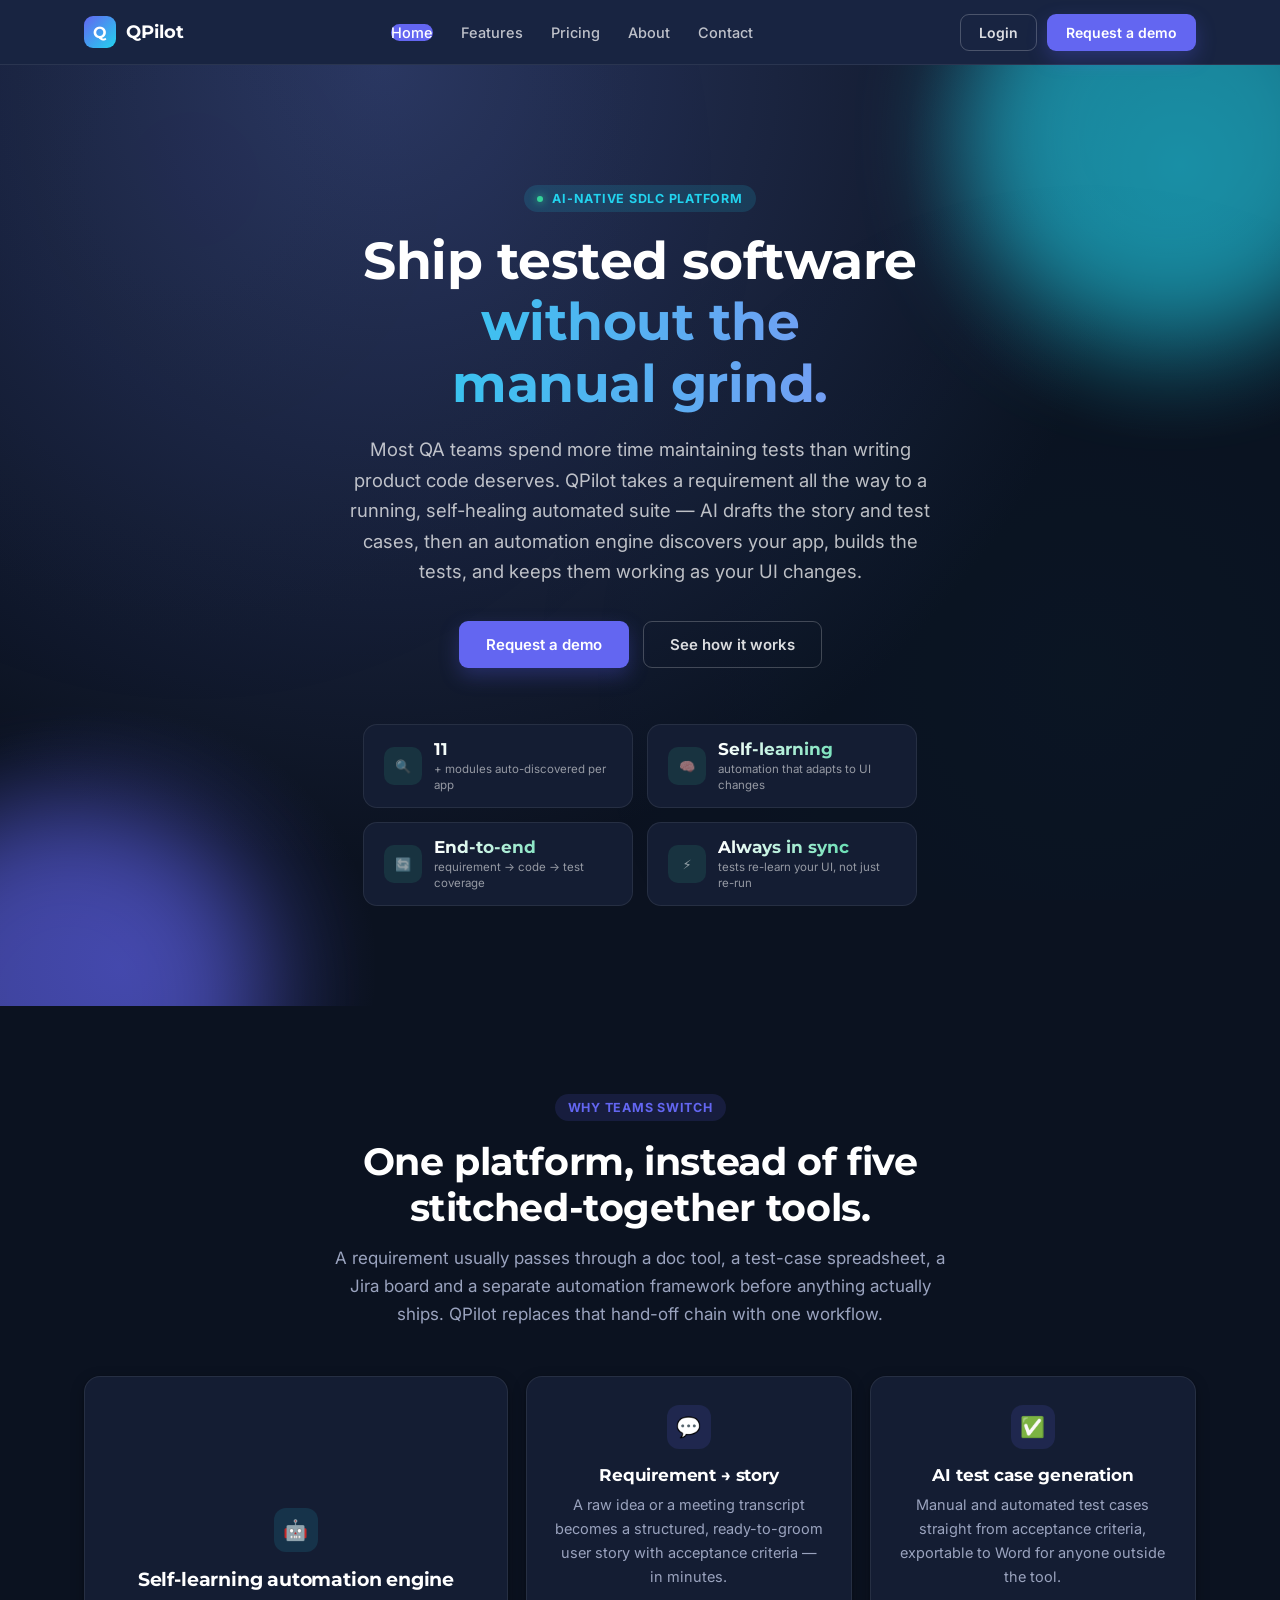
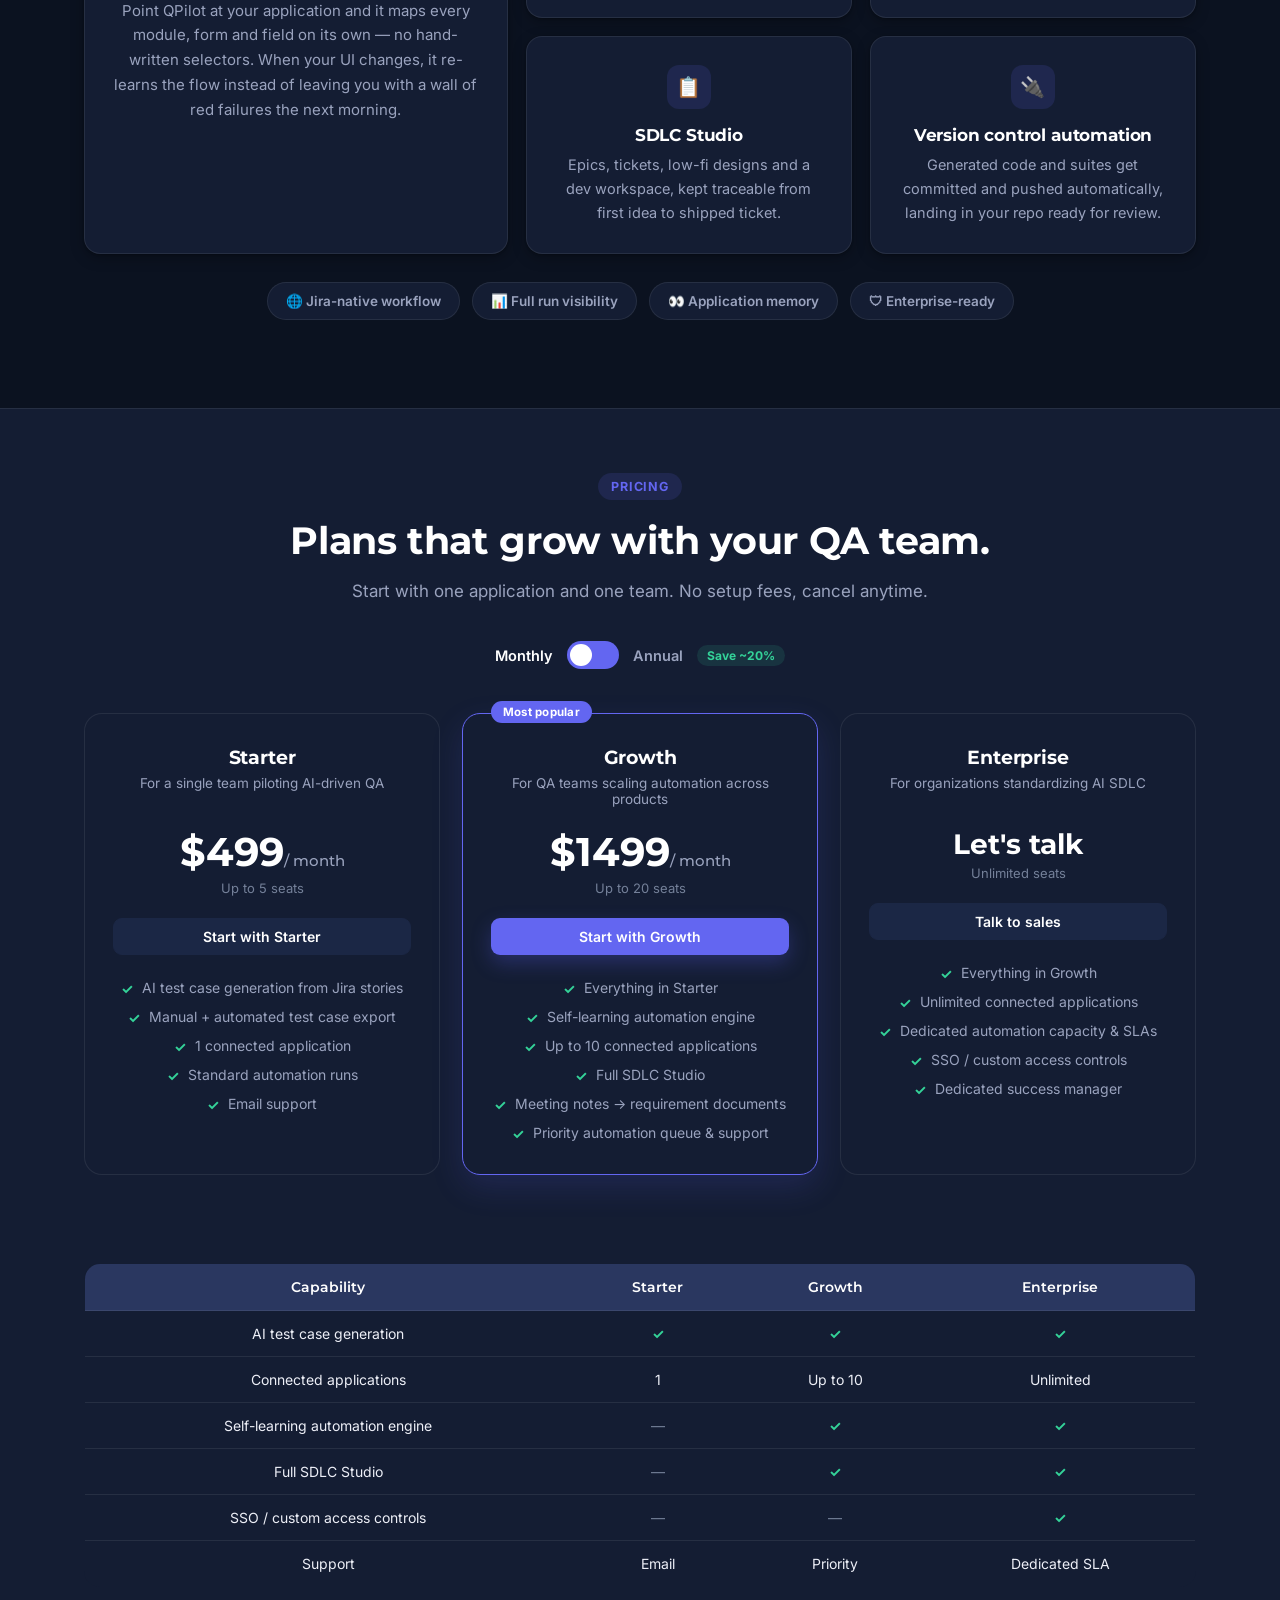
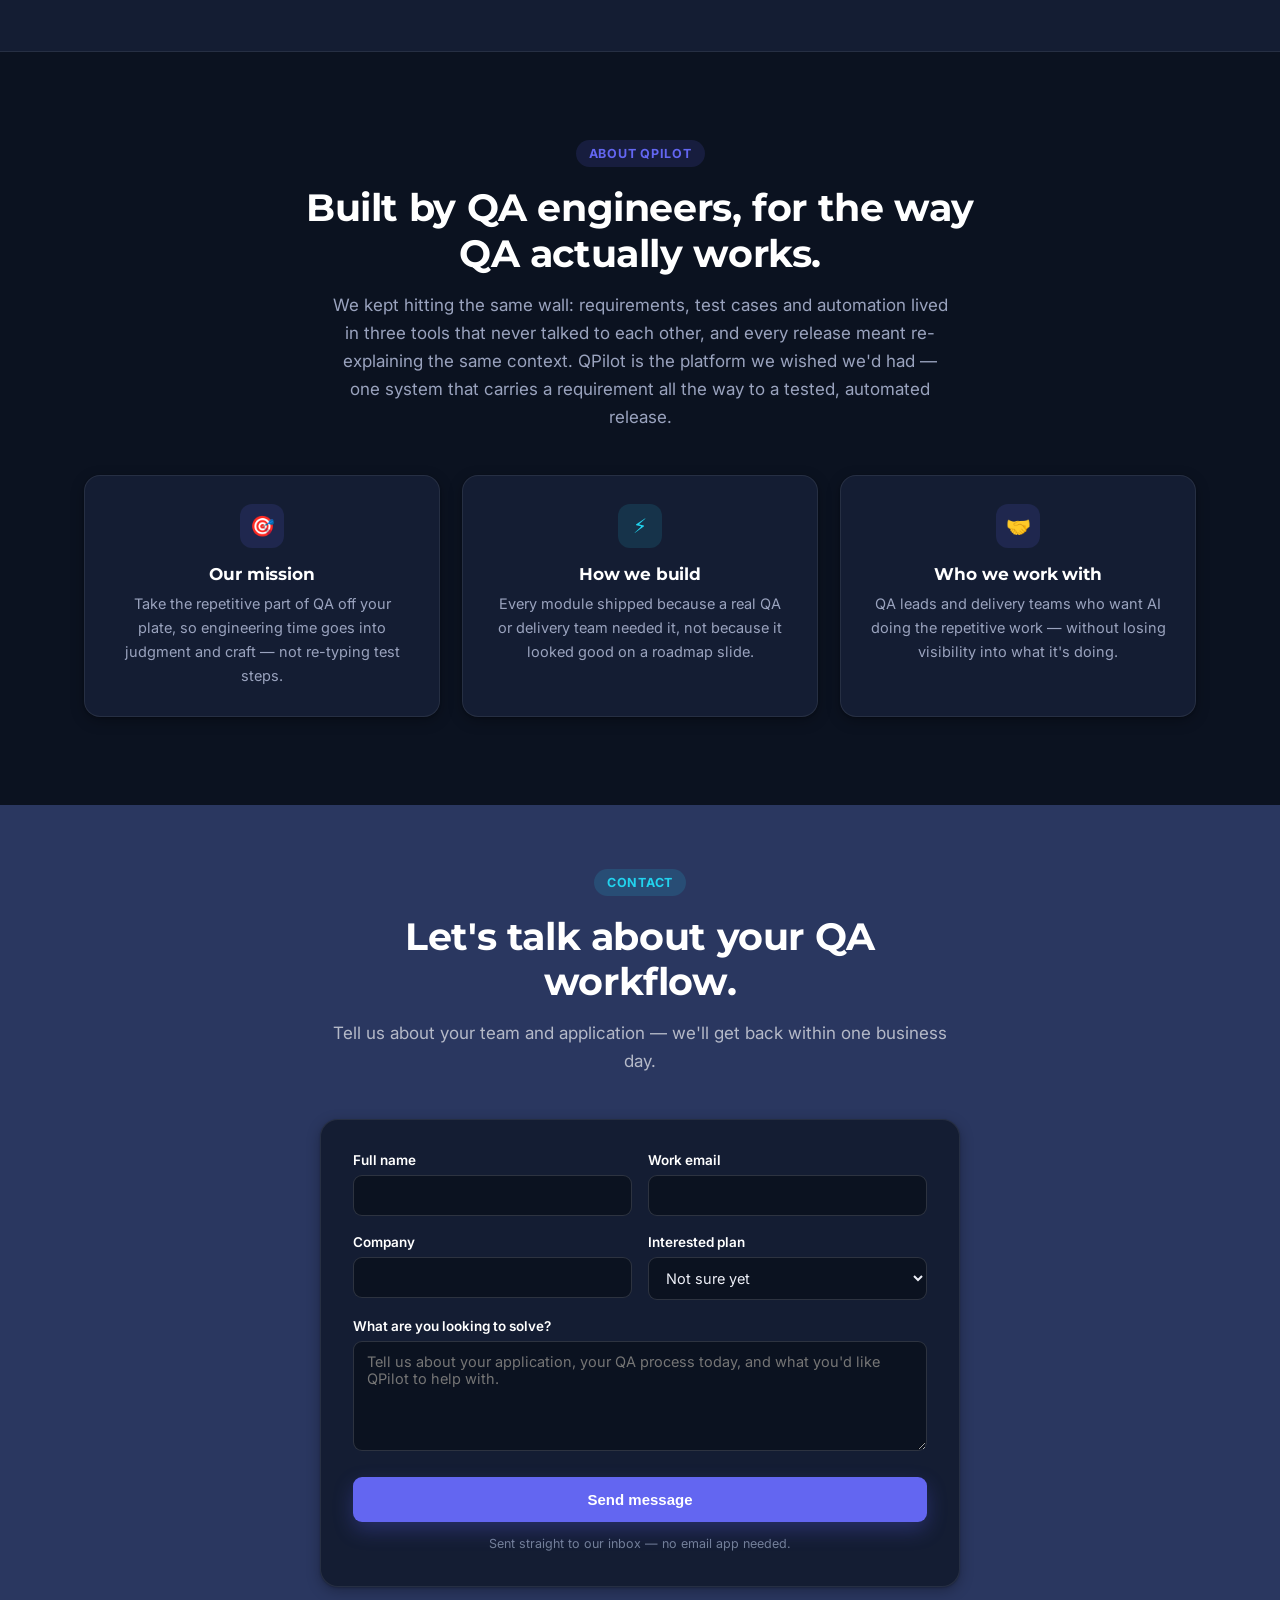
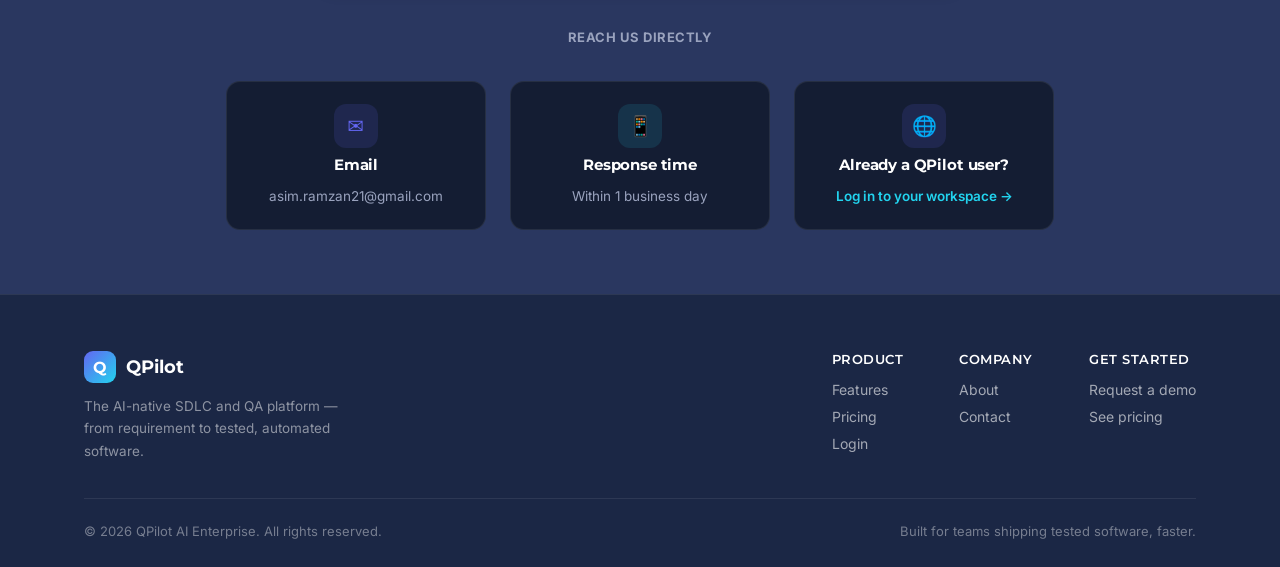
==== index.html @ 5b514be4 "Add files via upload" ====
<!DOCTYPE html>
<html lang="en">
<head>
<meta charset="UTF-8">
<meta name="viewport" content="width=device-width, initial-scale=1">
<title>QPilot — AI-Native SDLC & QA Platform</title>
<meta name="description" content="QPilot turns a requirement into tested, automated software. AI writes your user stories and test cases, then a self-learning engine builds and maintains the automation — so your QA team stops re-doing the same work every release.">
<meta property="og:title" content="QPilot — AI-Native SDLC & QA Platform">
<meta property="og:description" content="Requirement to tested, automated release — one AI-native platform. Self-learning automation, AI test case generation, and a full SDLC Studio.">
<meta property="og:type" content="website">
<meta name="keywords" content="AI QA platform, test automation, SDLC platform, self-healing automation, AI test case generation, Playwright automation, Jira test automation">
<link rel="icon" type="image/svg+xml" href="data:image/svg+xml,%3Csvg xmlns='http://www.w3.org/2000/svg' viewBox='0 0 64 64'%3E%3Cdefs%3E%3ClinearGradient id='g' x1='0' y1='0' x2='1' y2='1'%3E%3Cstop offset='0' stop-color='%235B5FEF'/%3E%3Cstop offset='1' stop-color='%2322D3EE'/%3E%3C/linearGradient%3E%3C/defs%3E%3Crect width='64' height='64' rx='16' fill='url(%23g)'/%3E%3Ctext x='32' y='45' font-family='Georgia,serif' font-size='38' font-weight='700' fill='%23fff' text-anchor='middle'%3EQ%3C/text%3E%3C/svg%3E">
<link rel="preconnect" href="https://fonts.googleapis.com">
<link href="https://fonts.googleapis.com/css2?family=Montserrat:wght@500;600;700;800&family=Inter:wght@400;500;600;700;800&family=JetBrains+Mono:wght@500&display=swap" rel="stylesheet">
<link rel="stylesheet" href="styles.css">
</head>
<body>
<div class="qsite-grain"></div>

<nav class="qsite-nav" id="qNav">
  <div class="qsite-nav-inner">
    <a href="#home" class="qsite-brand"><span class="qsite-brand-mark">Q</span> QPilot</a>
    <div class="qsite-links" id="qsiteNavLinks">
      <div class="qnav-pill" id="qNavPill"></div>
      <a href="#home" class="active" data-sec="home">Home</a>
      <a href="#features" data-sec="features">Features</a>
      <a href="#pricing" data-sec="pricing">Pricing</a>
      <a href="#about" data-sec="about">About</a>
      <a href="#contact" data-sec="contact">Contact</a>
    </div>
    <div class="qsite-cta-group">
      <a href="https://app.qpilot.ai/login" class="qsite-btn qsite-btn-ghost">Login</a>
      <a href="#contact" class="qsite-btn qsite-btn-primary">Request a demo</a>
      <button class="qsite-nav-toggle" onclick="document.getElementById('qsiteNavLinks').classList.toggle('open')" aria-label="Toggle menu">&#9776;</button>
    </div>
  </div>
</nav>

<!-- ============ HOME ============ -->
<section class="qsite-hero" id="home">
  <div class="orb orb1"></div><div class="orb orb2"></div>
  <div class="wrap qsite-hero-inner">
    <span class="qsite-eyebrow">AI-native SDLC platform</span>
    <h1>Ship tested software <span class="accent">without the manual grind.</span></h1>
    <p class="lead">Most QA teams spend more time maintaining tests than writing product code deserves. QPilot takes a requirement all the way to a running, self-healing automated suite — AI drafts the story and test cases, then an automation engine discovers your app, builds the tests, and keeps them working as your UI changes.</p>
    <div class="qsite-hero-actions">
      <a href="#contact" class="qsite-btn qsite-btn-primary">Request a demo</a>
      <a href="#features" class="qsite-btn qsite-btn-ghost">See how it works</a>
    </div>
    <div class="qsite-hero-proof">
      <div class="proof-chip"><div class="proof-ic">&#128269;</div><div class="proof-text"><strong class="cnt" data-to="11">0</strong><span>+ modules auto-discovered per app</span></div></div>
      <div class="proof-chip"><div class="proof-ic">&#129504;</div><div class="proof-text"><strong class="cnt-txt">Self-learning</strong><span>automation that adapts to UI changes</span></div></div>
      <div class="proof-chip"><div class="proof-ic">&#128260;</div><div class="proof-text"><strong class="cnt-txt">End-to-end</strong><span>requirement &rarr; code &rarr; test coverage</span></div></div>
      <div class="proof-chip"><div class="proof-ic">&#9889;</div><div class="proof-text"><strong class="cnt-txt">Always in sync</strong><span>tests re-learn your UI, not just re-run</span></div></div>
    </div>
  </div>
</section>

<!-- ============ FEATURES ============ -->
<section class="qsite-section" id="features">
  <div class="wrap">
    <div class="qsite-center reveal" style="max-width:640px;">
      <span class="qsite-eyebrow">Why teams switch</span>
      <h2 class="qsite-h2">One platform, instead of five stitched-together tools.</h2>
      <p class="qsite-sub qsite-center">A requirement usually passes through a doc tool, a test-case spreadsheet, a Jira board and a separate automation framework before anything actually ships. QPilot replaces that hand-off chain with one workflow.</p>
    </div>

    <div class="bento" style="margin-top:48px;">
      <div class="qsite-card big reveal">
        <div class="qsite-icon accent">&#129302;</div>
        <h3>Self-learning automation engine</h3>
        <p>Point QPilot at your application and it maps every module, form and field on its own — no hand-written selectors. When your UI changes, it re-learns the flow instead of leaving you with a wall of red failures the next morning.</p>
      </div>
      <div class="qsite-card reveal">
        <div class="qsite-icon">&#128172;</div>
        <h3>Requirement &rarr; story</h3>
        <p>A raw idea or a meeting transcript becomes a structured, ready-to-groom user story with acceptance criteria — in minutes.</p>
      </div>
      <div class="qsite-card reveal">
        <div class="qsite-icon">&#9989;</div>
        <h3>AI test case generation</h3>
        <p>Manual and automated test cases straight from acceptance criteria, exportable to Word for anyone outside the tool.</p>
      </div>
      <div class="qsite-card reveal">
        <div class="qsite-icon">&#128203;</div>
        <h3>SDLC Studio</h3>
        <p>Epics, tickets, low-fi designs and a dev workspace, kept traceable from first idea to shipped ticket.</p>
      </div>
      <div class="qsite-card reveal">
        <div class="qsite-icon">&#128268;</div>
        <h3>Version control automation</h3>
        <p>Generated code and suites get committed and pushed automatically, landing in your repo ready for review.</p>
      </div>
    </div>

    <div class="tag-row reveal">
      <span class="tag-chip">&#127760; Jira-native workflow</span>
      <span class="tag-chip">&#128202; Full run visibility</span>
      <span class="tag-chip">&#128064; Application memory</span>
      <span class="tag-chip">&#128737; Enterprise-ready</span>
    </div>
  </div>
</section>

<!-- ============ PRICING ============ -->
<section class="qsite-section tight" id="pricing" style="background:var(--surface);border-top:1px solid var(--border);border-bottom:1px solid var(--border);">
  <div class="wrap">
    <div class="qsite-center reveal" style="max-width:760px;">
      <span class="qsite-eyebrow">Pricing</span>
      <h2 class="qsite-h2 nowrap-lg">Plans that grow with your QA team.</h2>
      <p class="qsite-sub qsite-center">Start with one application and one team. No setup fees, cancel anytime.</p>
    </div>
    <div class="qp-toggle-wrap reveal">
      <span class="qp-toggle-label on" id="qpLabelMonthly">Monthly</span>
      <button class="qp-toggle" id="qpToggle" onclick="qpToggleBilling()" aria-label="Toggle annual billing"></button>
      <span class="qp-toggle-label" id="qpLabelAnnual">Annual</span>
      <span class="qp-save-pill">Save ~20%</span>
    </div>

    <div class="qp-plans">
      <div class="qp-plan reveal">
        <h3>Starter</h3>
        <div class="qp-tagline">For a single team piloting AI-driven QA</div>
        <div class="qp-price"><span class="qp-amt-monthly">$499</span><span class="qp-amt-annual" style="display:none;">$399</span><small>/ month</small></div>
        <div class="qp-seats">Up to 5 seats</div>
        <a href="#contact" class="qsite-btn qsite-btn-dark" onclick="qpPickPlan('Starter')">Start with Starter</a>
        <ul class="qp-feat-list">
          <li>AI test case generation from Jira stories</li>
          <li>Manual + automated test case export</li>
          <li>1 connected application</li>
          <li>Standard automation runs</li>
          <li>Email support</li>
        </ul>
      </div>
      <div class="qp-plan highlight reveal">
        <h3>Growth</h3>
        <div class="qp-tagline">For QA teams scaling automation across products</div>
        <div class="qp-price"><span class="qp-amt-monthly">$1499</span><span class="qp-amt-annual" style="display:none;">$1199</span><small>/ month</small></div>
        <div class="qp-seats">Up to 20 seats</div>
        <a href="#contact" class="qsite-btn qsite-btn-primary" onclick="qpPickPlan('Growth')">Start with Growth</a>
        <ul class="qp-feat-list">
          <li>Everything in Starter</li>
          <li>Self-learning automation engine</li>
          <li>Up to 10 connected applications</li>
          <li>Full SDLC Studio</li>
          <li>Meeting notes &rarr; requirement documents</li>
          <li>Priority automation queue &amp; support</li>
        </ul>
      </div>
      <div class="qp-plan reveal">
        <h3>Enterprise</h3>
        <div class="qp-tagline">For organizations standardizing AI SDLC</div>
        <div class="qp-price custom">Let's talk</div>
        <div class="qp-seats">Unlimited seats</div>
        <a href="#contact" class="qsite-btn qsite-btn-dark" onclick="qpPickPlan('Enterprise')">Talk to sales</a>
        <ul class="qp-feat-list">
          <li>Everything in Growth</li>
          <li>Unlimited connected applications</li>
          <li>Dedicated automation capacity &amp; SLAs</li>
          <li>SSO / custom access controls</li>
          <li>Dedicated success manager</li>
        </ul>
      </div>
    </div>

    <div class="qp-compare reveal">
      <table>
        <thead><tr><th>Capability</th><th>Starter</th><th>Growth</th><th>Enterprise</th></tr></thead>
        <tbody>
          <tr><td>AI test case generation</td><td class="yes">&#10003;</td><td class="yes">&#10003;</td><td class="yes">&#10003;</td></tr>
          <tr><td>Connected applications</td><td>1</td><td>Up to 10</td><td>Unlimited</td></tr>
          <tr><td>Self-learning automation engine</td><td class="no">&mdash;</td><td class="yes">&#10003;</td><td class="yes">&#10003;</td></tr>
          <tr><td>Full SDLC Studio</td><td class="no">&mdash;</td><td class="yes">&#10003;</td><td class="yes">&#10003;</td></tr>
          <tr><td>SSO / custom access controls</td><td class="no">&mdash;</td><td class="no">&mdash;</td><td class="yes">&#10003;</td></tr>
          <tr><td>Support</td><td>Email</td><td>Priority</td><td>Dedicated SLA</td></tr>
        </tbody>
      </table>
    </div>
  </div>
</section>

<!-- ============ ABOUT ============ -->
<section class="qsite-section" id="about">
  <div class="wrap">
    <div class="qsite-center reveal" style="max-width:680px;">
      <span class="qsite-eyebrow">About QPilot</span>
      <h2 class="qsite-h2">Built by QA engineers, for the way QA actually works.</h2>
      <p class="qsite-sub qsite-center">We kept hitting the same wall: requirements, test cases and automation lived in three tools that never talked to each other, and every release meant re-explaining the same context. QPilot is the platform we wished we'd had — one system that carries a requirement all the way to a tested, automated release.</p>
    </div>
    <div class="qsite-grid cols-3" style="margin-top:44px;">
      <div class="qsite-card reveal">
        <div class="qsite-icon">&#127919;</div>
        <h3>Our mission</h3>
        <p>Take the repetitive part of QA off your plate, so engineering time goes into judgment and craft — not re-typing test steps.</p>
      </div>
      <div class="qsite-card reveal">
        <div class="qsite-icon accent">&#9889;</div>
        <h3>How we build</h3>
        <p>Every module shipped because a real QA or delivery team needed it, not because it looked good on a roadmap slide.</p>
      </div>
      <div class="qsite-card reveal">
        <div class="qsite-icon">&#129309;</div>
        <h3>Who we work with</h3>
        <p>QA leads and delivery teams who want AI doing the repetitive work — without losing visibility into what it's doing.</p>
      </div>
    </div>
  </div>
</section>

<!-- ============ CONTACT ============ -->
<section class="qsite-section tight qsite-band" id="contact">
  <div class="wrap">
    <div class="qsite-center reveal" style="max-width:620px;margin-bottom:44px;">
      <span class="qsite-eyebrow" style="background:rgba(34,211,238,.14);color:var(--accent);">Contact</span>
      <h2 class="qsite-h2">Let's talk about your QA workflow.</h2>
      <p class="qsite-sub qsite-center">Tell us about your team and application — we'll get back within one business day.</p>
    </div>
    <div class="qc-wrap reveal">
      <div class="qc-form">
        <form id="qcForm">
          <div class="qc-row2">
            <div class="qc-field"><label for="qc-name">Full name</label><input type="text" id="qc-name" name="name" required></div>
            <div class="qc-field"><label for="qc-email">Work email</label><input type="email" id="qc-email" name="email" required></div>
          </div>
          <div class="qc-row2">
            <div class="qc-field"><label for="qc-company">Company</label><input type="text" id="qc-company" name="company"></div>
            <div class="qc-field">
              <label for="qc-plan">Interested plan</label>
              <select id="qc-plan" name="interested_plan">
                <option value="">Not sure yet</option><option value="Starter">Starter</option><option value="Growth">Growth</option><option value="Enterprise">Enterprise</option>
              </select>
            </div>
          </div>
          <div class="qc-field"><label for="qc-message">What are you looking to solve?</label><textarea id="qc-message" name="message" required placeholder="Tell us about your application, your QA process today, and what you'd like QPilot to help with."></textarea></div>
          <button type="submit" class="qsite-btn qsite-btn-primary qc-submit" id="qcSubmitBtn">Send message</button>
          <p class="qc-note" id="qcNote">Sent straight to our inbox — no email app needed.</p>
        </form>
      </div>
      <p class="qc-info-label">Reach us directly</p>
      <div class="qc-info-row">
        <div class="qc-info-item">
          <div class="qsite-icon">&#9993;</div>
          <h4>Email</h4><p>asim.ramzan21@gmail.com</p>
        </div>
        <div class="qc-info-item">
          <div class="qsite-icon accent">&#128241;</div>
          <h4>Response time</h4><p>Within 1 business day</p>
        </div>
        <div class="qc-info-item">
          <div class="qsite-icon">&#127760;</div>
          <h4>Already a QPilot user?</h4><p><a href="https://app.qpilot.ai/login" style="color:var(--accent);font-weight:600;">Log in to your workspace &rarr;</a></p>
        </div>
      </div>
    </div>
  </div>
</section>

<footer class="qsite-footer">
  <div class="wrap">
    <div class="qsite-footer-top">
      <div class="qsite-footer-brand">
        <a href="#home" class="qsite-brand"><span class="qsite-brand-mark">Q</span> QPilot</a>
        <p>The AI-native SDLC and QA platform — from requirement to tested, automated software.</p>
      </div>
      <div class="qsite-footer-cols">
        <div class="qsite-footer-col"><h4>Product</h4><a href="#features">Features</a><a href="#pricing">Pricing</a><a href="https://app.qpilot.ai/login">Login</a></div>
        <div class="qsite-footer-col"><h4>Company</h4><a href="#about">About</a><a href="#contact">Contact</a></div>
        <div class="qsite-footer-col"><h4>Get started</h4><a href="#contact">Request a demo</a><a href="#pricing">See pricing</a></div>
      </div>
    </div>
    <div class="qsite-footer-bottom">
      <span>&copy; 2026 QPilot AI Enterprise. All rights reserved.</span>
      <span>Built for teams shipping tested software, faster.</span>
    </div>
  </div>
</footer>

<script src="script.js"></script>
</body>
</html>
---- styles.css ----
/* ============================================================
   QPilot Public Website - Dark + Green concept
   Near-black navy . Indigo #6366F1 primary . Cyan #22D3EE + Green #34D399 accents
   Montserrat for headings, Inter for body, JetBrains Mono for code
   ============================================================ */
:root{
  --dark:#0B1220; --dark2:#1B2745; --dark3:#2A3760;
  --primary:#6366F1; --primary-soft:rgba(99,102,241,.14); --primary-mid:#8B8EF5; --primary-dim:#8B8EF5;
  --accent:#22D3EE; --accent-soft:rgba(34,211,238,.12);
  --green:#34D399; --green-soft:rgba(52,211,153,.12);
  --bg:#0B1220; --surface:#141D33; --text:#EDEFF7; --text2:#9AA3BE; --muted:#748099;
  --border:rgba(255,255,255,.08); --border2:rgba(255,255,255,.14);
  --success:#34D399; --success-soft:rgba(52,211,153,.12);
  --danger:#F87171; --danger-soft:rgba(248,113,113,.12);
  --warning:#FBBF24; --warning-soft:rgba(251,191,36,.12);
  --shadow:0 1px 3px rgba(0,0,0,.3),0 8px 24px rgba(0,0,0,.35);
  --shadow-sm:0 1px 2px rgba(0,0,0,.2),0 4px 14px rgba(0,0,0,.28);
  --maxw:1160px;
}
*{box-sizing:border-box;}
.qsite-grain{position:fixed;inset:0;opacity:.5;pointer-events:none;z-index:1;
  background-image:radial-gradient(circle at 15% 20%,rgba(91,95,239,.05) 0%,transparent 45%),
                    radial-gradient(circle at 85% 75%,rgba(34,211,238,.04) 0%,transparent 45%);}
html,body{margin:0;padding:0;}
body{
  font-family:'Inter',system-ui,-apple-system,sans-serif;
  background:var(--bg); color:var(--text);
  -webkit-font-smoothing:antialiased;
}
h1,h2,h3,h4{font-family:'Montserrat',-apple-system,sans-serif;margin:0;color:#fff;letter-spacing:-.01em;font-weight:700;}
p{margin:0;line-height:1.65;}
a{color:inherit;text-decoration:none;}
img{max-width:100%;}
.wrap{max-width:var(--maxw);margin:0 auto;padding:0 24px;}
code,.mono{font-family:'JetBrains Mono',ui-monospace,monospace;}

/* ---- Top nav ---- */
.qsite-nav{
  position:sticky;top:0;z-index:50;
  background:rgba(27,39,69,.92);backdrop-filter:blur(10px);
  border-bottom:1px solid rgba(255,255,255,.08);
}
.qsite-nav-inner{max-width:var(--maxw);margin:0 auto;padding:0 24px;height:64px;display:flex;align-items:center;justify-content:space-between;}
.qsite-brand{display:flex;align-items:center;gap:10px;color:#fff;font-family:'Montserrat',sans-serif;font-weight:700;font-size:18px;}
.qsite-brand-mark{width:32px;height:32px;border-radius:9px;background:linear-gradient(135deg,var(--primary),var(--accent));display:flex;align-items:center;justify-content:center;font-family:'Montserrat',sans-serif;font-weight:700;color:#fff;font-size:16px;flex:none;}
.qsite-links{display:flex;align-items:center;gap:28px;}
.qsite-links a{color:rgba(255,255,255,.72);font-size:14.5px;font-weight:500;transition:color .15s;}
.qsite-links a:hover,.qsite-links a.active{color:#fff;}
.qsite-cta-group{display:flex;align-items:center;gap:10px;}
.qsite-btn{display:inline-flex;align-items:center;justify-content:center;gap:8px;padding:9px 18px;border-radius:9px;font-weight:600;font-size:14px;border:1.5px solid transparent;cursor:pointer;transition:.15s;white-space:nowrap;}
.qsite-btn-primary{background:var(--primary);color:#fff;box-shadow:0 8px 20px rgba(91,95,239,.28);}
.qsite-btn-primary:hover{background:#4548d1;color:#fff;}
.qsite-btn-ghost{background:transparent;color:rgba(255,255,255,.85);border-color:rgba(255,255,255,.22);}
.qsite-btn-ghost:hover{border-color:rgba(255,255,255,.5);color:#fff;}
.qsite-btn-dark{background:var(--dark2);color:#fff;border-color:var(--dark2);}
.qsite-btn-dark:hover{background:var(--dark3);}
.qsite-nav-toggle{display:none;background:none;border:none;color:#fff;font-size:22px;cursor:pointer;}
@media(max-width:860px){
  .qsite-links{position:fixed;top:64px;left:0;right:0;background:var(--dark);flex-direction:column;align-items:flex-start;gap:2px;padding:10px 24px 18px;border-bottom:1px solid rgba(255,255,255,.08);display:none;}
  .qsite-links.open{display:flex;}
  .qsite-links a{padding:10px 0;width:100%;}
  .qsite-nav-toggle{display:block;}
  .qsite-cta-group .qsite-btn-ghost{display:none;}
}

/* ---- Sections ---- */
.qsite-section{padding:88px 0;}
.qsite-section.tight{padding:64px 0;}
.qsite-eyebrow{display:inline-flex;align-items:center;gap:7px;font-size:12.5px;font-weight:700;letter-spacing:.06em;text-transform:uppercase;color:var(--primary);background:var(--primary-soft);padding:6px 13px;border-radius:100px;margin-bottom:18px;}
.qsite-h2{font-size:clamp(26px,4.2vw,38px);font-weight:700;line-height:1.2;overflow-wrap:break-word;}
.qsite-sub{color:var(--text2);font-size:17px;max-width:620px;margin-top:14px;line-height:1.65;}
.qsite-center{text-align:center;margin-left:auto;margin-right:auto;}

/* ---- Hero ---- */
.qsite-hero{background:radial-gradient(ellipse at 30% 0%,var(--dark3) 0%,var(--dark) 60%);position:relative;overflow:hidden;padding:120px 0 100px;}
.qsite-hero::before{content:"";position:absolute;top:-180px;right:-180px;width:560px;height:560px;border-radius:50%;background:radial-gradient(circle,rgba(34,211,238,.22),transparent 70%);}
.qsite-hero::after{content:"";position:absolute;bottom:-220px;left:-140px;width:520px;height:520px;border-radius:50%;background:radial-gradient(circle,rgba(91,95,239,.28),transparent 70%);}
.qsite-hero-inner{position:relative;z-index:1;max-width:760px;}
.qsite-hero .qsite-eyebrow{background:rgba(34,211,238,.14);color:var(--accent);}
.qsite-hero h1{color:#fff;font-size:clamp(30px,5.2vw,52px);line-height:1.18;font-weight:700;overflow-wrap:break-word;max-width:20ch;margin-left:auto;margin-right:auto;text-wrap:balance;}
.qsite-hero h1 .accent{background:linear-gradient(90deg,var(--accent),var(--primary-mid));-webkit-background-clip:text;background-clip:text;color:transparent;display:inline-block;}
.qsite-hero p.lead{color:rgba(255,255,255,.72);font-size:18.5px;line-height:1.65;margin-top:20px;max-width:600px;margin-left:auto;margin-right:auto;}
.qsite-hero-actions{display:flex;gap:14px;margin-top:34px;flex-wrap:wrap;}
.qsite-hero .qsite-btn{padding:13px 26px;font-size:15px;}
.qsite-hero-proof{display:flex;gap:36px;margin-top:56px;flex-wrap:wrap;}
.qsite-hero-proof div{color:rgba(255,255,255,.55);font-size:13px;}
.qsite-hero-proof strong{display:block;color:#fff;font-family:'Montserrat',sans-serif;font-size:26px;font-weight:700;}
@media(max-width:640px){.qsite-hero{padding:96px 0 72px;}}

/* ---- Cards / grids ---- */
.qsite-grid{display:grid;gap:22px;}
.qsite-grid.cols-3{grid-template-columns:repeat(3,1fr);}
.qsite-grid.cols-2{grid-template-columns:repeat(2,1fr);}
.qsite-grid.cols-4{grid-template-columns:repeat(4,1fr);}
@media(max-width:900px){.qsite-grid.cols-3,.qsite-grid.cols-4{grid-template-columns:repeat(2,1fr);}}
@media(max-width:640px){.qsite-grid.cols-2,.qsite-grid.cols-3,.qsite-grid.cols-4{grid-template-columns:1fr;}}

.qsite-card{background:var(--surface);border:1px solid var(--border);border-radius:16px;padding:28px;box-shadow:var(--shadow-sm);}
.qsite-icon{width:44px;height:44px;border-radius:12px;display:flex;align-items:center;justify-content:center;font-size:20px;background:var(--primary-soft);color:var(--primary);margin-bottom:16px;}
.qsite-icon.accent{background:var(--accent-soft);color:var(--accent);}
.qsite-icon.green{background:var(--green-soft);color:var(--green);}
.qsite-card h3{font-size:17px;font-weight:700;margin-bottom:8px;}
.qsite-card p{color:var(--text2);font-size:14.5px;}

.qsite-band{background:var(--dark3);}
.qsite-band .qsite-h2,.qsite-band h3{color:#fff;}
.qsite-band .qsite-sub{color:rgba(255,255,255,.65);}

/* ---- Stats ---- */
.qsite-stats{display:flex;gap:0;border:1px solid var(--border);border-radius:16px;overflow:hidden;background:var(--surface);}
.qsite-stat{flex:1;padding:26px 20px;text-align:center;border-right:1px solid var(--border);}
.qsite-stat:last-child{border-right:none;}
.qsite-stat strong{display:block;font-family:'Montserrat',sans-serif;font-size:30px;font-weight:700;color:var(--primary);}
.qsite-stat span{font-size:13px;color:var(--text2);}
@media(max-width:640px){.qsite-stats{flex-direction:column;}.qsite-stat{border-right:none;border-bottom:1px solid var(--border);}}

/* ---- CTA band ---- */
.qsite-cta-band{background:linear-gradient(135deg,var(--primary),#4548d1 55%,#3739a8);border-radius:24px;padding:56px;text-align:center;color:#fff;position:relative;overflow:hidden;}
.qsite-cta-band::after{content:"";position:absolute;inset:0;background:radial-gradient(circle at 80% 0%,rgba(34,211,238,.28),transparent 55%);}
.qsite-cta-band > *{position:relative;z-index:1;}
.qsite-cta-band h2{color:#fff;font-size:30px;}
.qsite-cta-band p{color:rgba(255,255,255,.8);margin-top:10px;font-size:15.5px;}
.qsite-cta-band .qsite-hero-actions{justify-content:center;margin-top:26px;}
.qsite-cta-band .qsite-btn-primary{background:#fff;color:var(--dark);box-shadow:none;}
.qsite-cta-band .qsite-btn-primary:hover{background:var(--accent-soft);}
.qsite-cta-band .qsite-btn-ghost{border-color:rgba(255,255,255,.4);color:#fff;}

/* ---- Footer ---- */
.qsite-footer{background:var(--dark2);border-top:1px solid var(--border);color:rgba(255,255,255,.6);padding:56px 0 28px;margin-top:0;}
.qsite-footer-top{display:flex;justify-content:space-between;gap:40px;flex-wrap:wrap;padding-bottom:36px;border-bottom:1px solid rgba(255,255,255,.08);}
.qsite-footer-brand{max-width:280px;}
.qsite-footer-brand p{color:rgba(255,255,255,.5);font-size:13.5px;margin-top:12px;}
.qsite-footer-cols{display:flex;gap:56px;flex-wrap:wrap;}
.qsite-footer-col h4{color:#fff;font-size:13px;font-weight:600;margin-bottom:14px;text-transform:uppercase;letter-spacing:.04em;}
.qsite-footer-col a{display:block;color:rgba(255,255,255,.6);font-size:14px;margin-bottom:10px;}
.qsite-footer-col a:hover{color:#fff;}
.qsite-footer-bottom{display:flex;justify-content:space-between;padding-top:24px;font-size:13px;color:rgba(255,255,255,.4);flex-wrap:wrap;gap:10px;}

/* ---- Badge / pill ---- */
.qsite-pill{display:inline-flex;align-items:center;gap:6px;font-size:12.5px;font-weight:600;padding:4px 11px;border-radius:100px;background:var(--success-soft);color:var(--success);}

/* ---- Pricing page ---- */
.qp-toggle-wrap{display:flex;align-items:center;justify-content:center;gap:14px;margin-top:36px;}
.qp-toggle-label{font-size:14.5px;font-weight:600;color:var(--text2);}
.qp-toggle-label.on{color:#fff;}
.qp-toggle{position:relative;width:52px;height:28px;background:var(--primary);border-radius:100px;border:none;cursor:pointer;flex:none;}
.qp-toggle::after{content:"";position:absolute;top:3px;left:3px;width:22px;height:22px;border-radius:50%;background:#fff;transition:.2s;}
.qp-toggle.annual::after{left:27px;}
.qp-save-pill{font-size:12px;font-weight:700;color:var(--success);background:var(--success-soft);padding:3px 10px;border-radius:100px;}
.qp-plans{display:grid;grid-template-columns:repeat(3,1fr);gap:22px;margin-top:44px;align-items:stretch;}
@media(max-width:900px){.qp-plans{grid-template-columns:1fr;}}
.qp-plan{background:var(--surface);border:1.5px solid var(--border);border-radius:18px;padding:32px 28px;display:flex;flex-direction:column;}
.qp-plan.highlight{border-color:var(--primary);box-shadow:0 12px 32px rgba(91,95,239,.16);position:relative;}
.qp-plan.highlight::before{content:"Most popular";position:absolute;top:-13px;left:28px;background:var(--primary);color:#fff;font-size:11.5px;font-weight:700;padding:4px 12px;border-radius:100px;letter-spacing:.02em;}
.qp-plan h3{font-size:19px;font-weight:700;}
.qp-plan .qp-tagline{color:var(--text2);font-size:13.5px;margin-top:6px;min-height:34px;}
.qp-price{font-family:'Montserrat',sans-serif;font-weight:700;font-size:40px;color:#fff;margin-top:18px;}
.qp-price small{font-size:15px;font-weight:500;color:var(--text2);}
.qp-price.custom{font-size:28px;}
.qp-seats{font-size:13px;color:var(--muted);margin-top:4px;}
.qp-plan .qsite-btn{margin-top:22px;width:100%;}
.qp-feat-list{list-style:none;padding:0;margin:24px 0 0;display:flex;flex-direction:column;gap:11px;flex:1;}
.qp-feat-list li{display:flex;gap:9px;font-size:14px;color:var(--text2);align-items:flex-start;}
.qp-feat-list li::before{content:"\2713";color:var(--success);font-weight:700;flex:none;margin-top:1px;}
.qp-compare{margin-top:88px;overflow-x:auto;}
.qp-compare table{width:100%;border-collapse:collapse;background:var(--surface);border:1px solid var(--border);border-radius:16px;overflow:hidden;min-width:640px;}
.qp-compare th,.qp-compare td{padding:14px 18px;text-align:left;font-size:14px;border-bottom:1px solid var(--border);}
.qp-compare th{background:var(--dark3);color:#fff;font-weight:600;font-family:'Montserrat',sans-serif;}
.qp-compare td:not(:first-child),.qp-compare th:not(:first-child){text-align:center;}
.qp-compare tbody tr:last-child td{border-bottom:none;}
.qp-compare td.yes{color:var(--success);font-weight:700;}
.qp-compare td.no{color:var(--muted);}

/* ---- Scroll-driven single-page additions ---- */
html{scroll-behavior:smooth;}
.qsite-links{position:relative;}
.qnav-pill{position:absolute;top:0;height:100%;background:var(--primary);border-radius:100px;transition:left .35s cubic-bezier(.65,0,.35,1),width .35s cubic-bezier(.65,0,.35,1);z-index:0;}
.qsite-links a{position:relative;z-index:1;}
.qsite-nav.scrolled{box-shadow:0 8px 24px rgba(0,0,0,.18);}
@media(prefers-reduced-motion: reduce){html{scroll-behavior:auto;}}

.orb{position:absolute;border-radius:50%;filter:blur(50px);opacity:.55;animation:qfloat 10s ease-in-out infinite;pointer-events:none;}
.orb1{width:420px;height:420px;background:var(--accent);top:-140px;right:-100px;}
.orb2{width:380px;height:380px;background:var(--primary);bottom:-180px;left:-120px;animation-delay:-5s;}
@keyframes qfloat{0%,100%{transform:translateY(0) scale(1);}50%{transform:translateY(-26px) scale(1.06);}}
@media(prefers-reduced-motion: reduce){.orb{animation:none;}}

.reveal{opacity:0;transform:translateY(26px);transition:opacity .6s ease,transform .6s ease;}
.reveal.in{opacity:1;transform:translateY(0);}
.bento .reveal:nth-child(2){transition-delay:.06s;}
.bento .reveal:nth-child(3){transition-delay:.12s;}
.bento .reveal:nth-child(4){transition-delay:.18s;}
.bento .reveal:nth-child(5){transition-delay:.24s;}
@media(prefers-reduced-motion: reduce){.reveal{opacity:1;transform:none;transition:none;}}

.bento{display:grid;grid-template-columns:1.3fr 1fr 1fr;grid-template-rows:auto auto;gap:18px;}
.qsite-card.big{grid-row:span 2;display:flex;flex-direction:column;justify-content:center;}
.qsite-card.big h3{font-size:19px;}
.qsite-card.big p{font-size:15px;}
@media(max-width:900px){.bento{grid-template-columns:1fr 1fr;}.qsite-card.big{grid-column:span 2;grid-row:auto;}}
@media(max-width:640px){.bento{grid-template-columns:1fr;}.qsite-card.big{grid-column:auto;}}

.qsite-card{position:relative;overflow:hidden;transition:transform .3s,box-shadow .3s;}
.qsite-card:hover{transform:translateY(-4px);box-shadow:0 16px 32px rgba(22,33,58,.1);}
.qsite-card::before{content:"";position:absolute;inset:0;background:radial-gradient(220px circle at var(--mx,50%) var(--my,0%),rgba(91,95,239,.10),transparent 70%);opacity:0;transition:opacity .3s;pointer-events:none;}
.qsite-card:hover::before{opacity:1;}
@media(prefers-reduced-motion: reduce){.qsite-card,.qsite-card:hover{transform:none;}}

.cnt-txt{display:block;color:#fff;font-family:'Montserrat',sans-serif;font-size:26px;font-weight:700;}

/* ---- Contact page ---- */
.qc-wrap{display:flex;flex-direction:column;align-items:center;gap:40px;}
.qc-info-label{font-size:13px;font-weight:700;letter-spacing:.04em;text-transform:uppercase;color:var(--text2);margin:0 0 -8px;}
.qc-info-row{display:flex;gap:24px;flex-wrap:wrap;justify-content:center;width:100%;}
.qc-info-item{display:flex;flex-direction:column;align-items:center;gap:8px;flex:1 1 220px;max-width:260px;text-align:center;background:var(--surface);border:1px solid var(--border);border-radius:14px;padding:22px 18px;}
.qc-info-item .qsite-icon{margin-bottom:0;flex:none;}
.qc-info-item h4{font-size:14.5px;font-weight:700;color:#fff;margin-bottom:3px;}
.qc-info-item p{font-size:13.5px;color:var(--text2);}
.qc-form{width:100%;max-width:640px;background:var(--surface);border:1px solid var(--border);border-radius:18px;padding:32px;box-shadow:var(--shadow-sm);}
.qc-field{margin-bottom:18px;}
.qc-field label{display:block;font-size:13.5px;font-weight:600;color:#fff;margin-bottom:7px;}
.qc-field input,.qc-field textarea,.qc-field select{width:100%;padding:11px 13px;border:1.5px solid var(--border2);border-radius:9px;font-family:'Inter',sans-serif;font-size:14.5px;color:var(--text);background:var(--bg);}
.qc-field input:focus,.qc-field textarea:focus,.qc-field select:focus{outline:none;border-color:var(--primary);background:var(--surface);}
.qc-field textarea{resize:vertical;min-height:110px;}
.qc-row2{display:grid;grid-template-columns:1fr 1fr;gap:16px;}
@media(max-width:480px){.qc-row2{grid-template-columns:1fr;}}
.qc-submit{width:100%;padding:13px;font-size:15px;margin-top:4px;}
.qc-note{font-size:12.5px;color:var(--muted);margin-top:12px;text-align:center;}

/* ---- Center-aligned layout, whole site ---- */
.qsite-hero-inner,.qsite-hero-actions,.qsite-hero-proof{margin-left:auto;margin-right:auto;justify-content:center;text-align:center;}
.qsite-sub{margin-left:auto;margin-right:auto;}
.qsite-card,.qp-plan{text-align:center;}
.qsite-icon{margin-left:auto;margin-right:auto;}
.qp-feat-list{align-items:center;}
.qp-feat-list li{justify-content:center;}
.qp-toggle-wrap{justify-content:center;}
.qp-compare td,.qp-compare th{text-align:center;}
.qp-compare td:first-child,.qp-compare th:first-child{text-align:center;}

/* ---- A little extra motion ---- */
.qsite-hero-inner > *{animation:qFadeUp .8s ease both;}
.qsite-hero-inner .qsite-eyebrow{animation-delay:.05s;}
.qsite-hero-inner h1{animation-delay:.12s;}
.qsite-hero-inner .lead{animation-delay:.2s;}
.qsite-hero-inner .qsite-hero-actions{animation-delay:.28s;}
.qsite-hero-inner .qsite-hero-proof{animation-delay:.36s;}
@keyframes qFadeUp{from{opacity:0;transform:translateY(18px);}to{opacity:1;transform:translateY(0);}}
@media(prefers-reduced-motion: reduce){.qsite-hero-inner > *{animation:none;opacity:1;}}

.qsite-btn{position:relative;overflow:hidden;}
.qsite-btn-primary:hover,.qsite-btn-dark:hover{transform:translateY(-2px);}
.qsite-btn{transition:transform .2s ease,background .15s,border-color .15s;}

.qsite-eyebrow{position:relative;}
.qsite-hero .qsite-eyebrow::before{content:"";display:inline-block;width:6px;height:6px;border-radius:50%;background:var(--green);box-shadow:0 0 8px var(--green);margin-right:2px;animation:qPulse 2s ease-in-out infinite;}
@keyframes qPulse{0%,100%{opacity:1;}50%{opacity:.4;}}
@media(prefers-reduced-motion: reduce){.qsite-hero .qsite-eyebrow::before{animation:none;}}

.cnt,.cnt-txt,.qsite-stat strong{background:linear-gradient(90deg,#fff,var(--green));-webkit-background-clip:text;background-clip:text;}
.cnt{color:transparent;}
.qsite-hero-proof strong.cnt{color:transparent;background:linear-gradient(90deg,#fff,var(--green));-webkit-background-clip:text;background-clip:text;}
.qsite-hero-proof strong.cnt-txt{color:transparent;background:linear-gradient(90deg,#fff,var(--green));-webkit-background-clip:text;background-clip:text;}

/* ---- Hero proof stats: chip cards ---- */
.qsite-hero-proof{gap:14px;}
.proof-chip{display:flex;align-items:center;gap:12px;text-align:left;background:var(--surface);border:1px solid var(--border);border-radius:14px;padding:14px 20px;width:270px;transition:transform .25s,border-color .25s;}
.proof-chip:hover{transform:translateY(-3px);border-color:rgba(52,211,153,.4);}
.proof-ic{flex:none;width:38px;height:38px;border-radius:10px;background:var(--green-soft);display:flex;align-items:center;justify-content:center;font-size:17px;}
.proof-text{display:flex;flex-direction:column;min-width:0;}
.qsite-hero-proof .proof-chip strong{font-size:16.5px;margin-bottom:2px;white-space:nowrap;}
.qsite-hero-proof .proof-chip span{font-size:11.5px;color:rgba(255,255,255,.55);line-height:1.4;}
@media(max-width:640px){.proof-chip{max-width:100%;width:100%;}}

/* ---- Features: compact tag row ---- */
.tag-row{display:flex;flex-wrap:wrap;justify-content:center;gap:12px;margin-top:28px;}
.tag-chip{display:inline-flex;align-items:center;gap:8px;background:var(--surface);border:1px solid var(--border);border-radius:100px;padding:10px 18px;font-size:13.5px;font-weight:600;color:var(--text2);transition:transform .25s,border-color .25s,color .25s;}
.tag-chip:hover{transform:translateY(-3px);border-color:var(--green);color:#fff;}

/* ---- Single-line headings where the copy allows it ---- */
.nowrap-lg{white-space:nowrap;}
@media(max-width:640px){.nowrap-lg{white-space:normal;}}
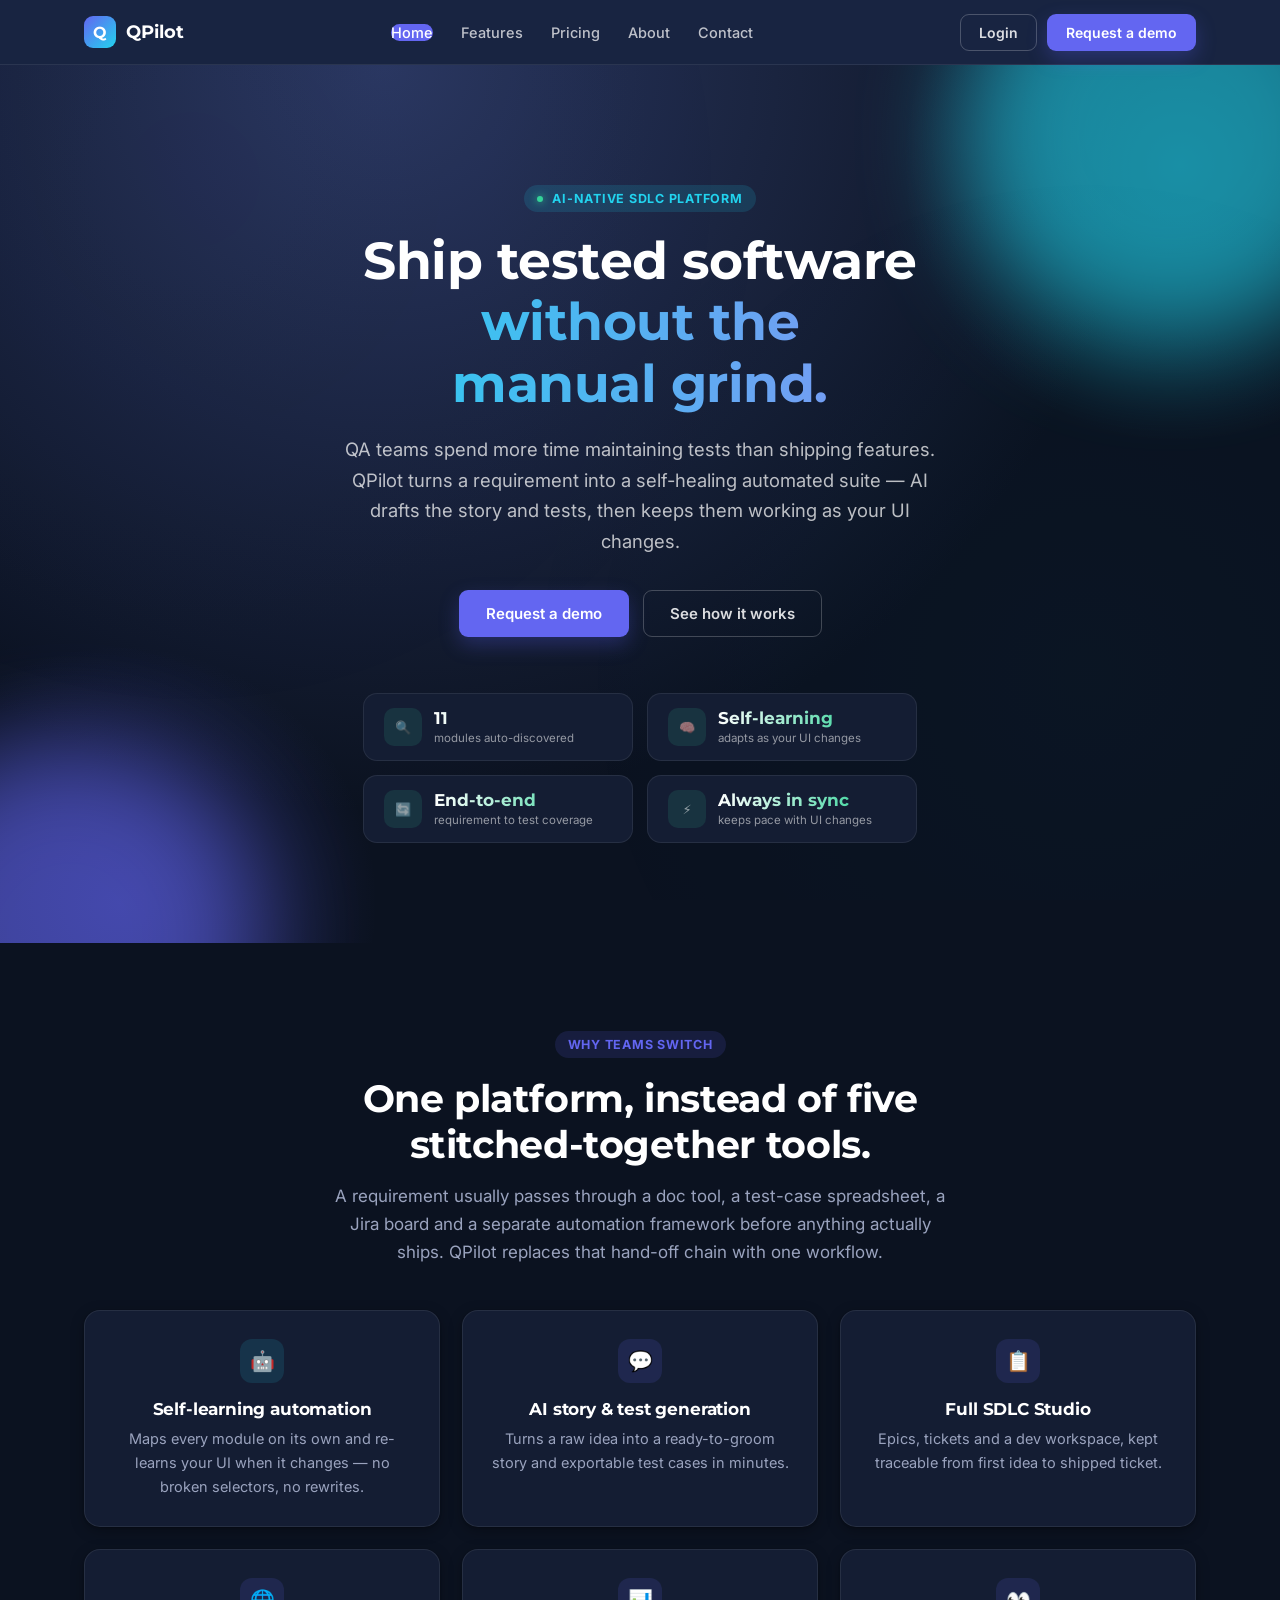
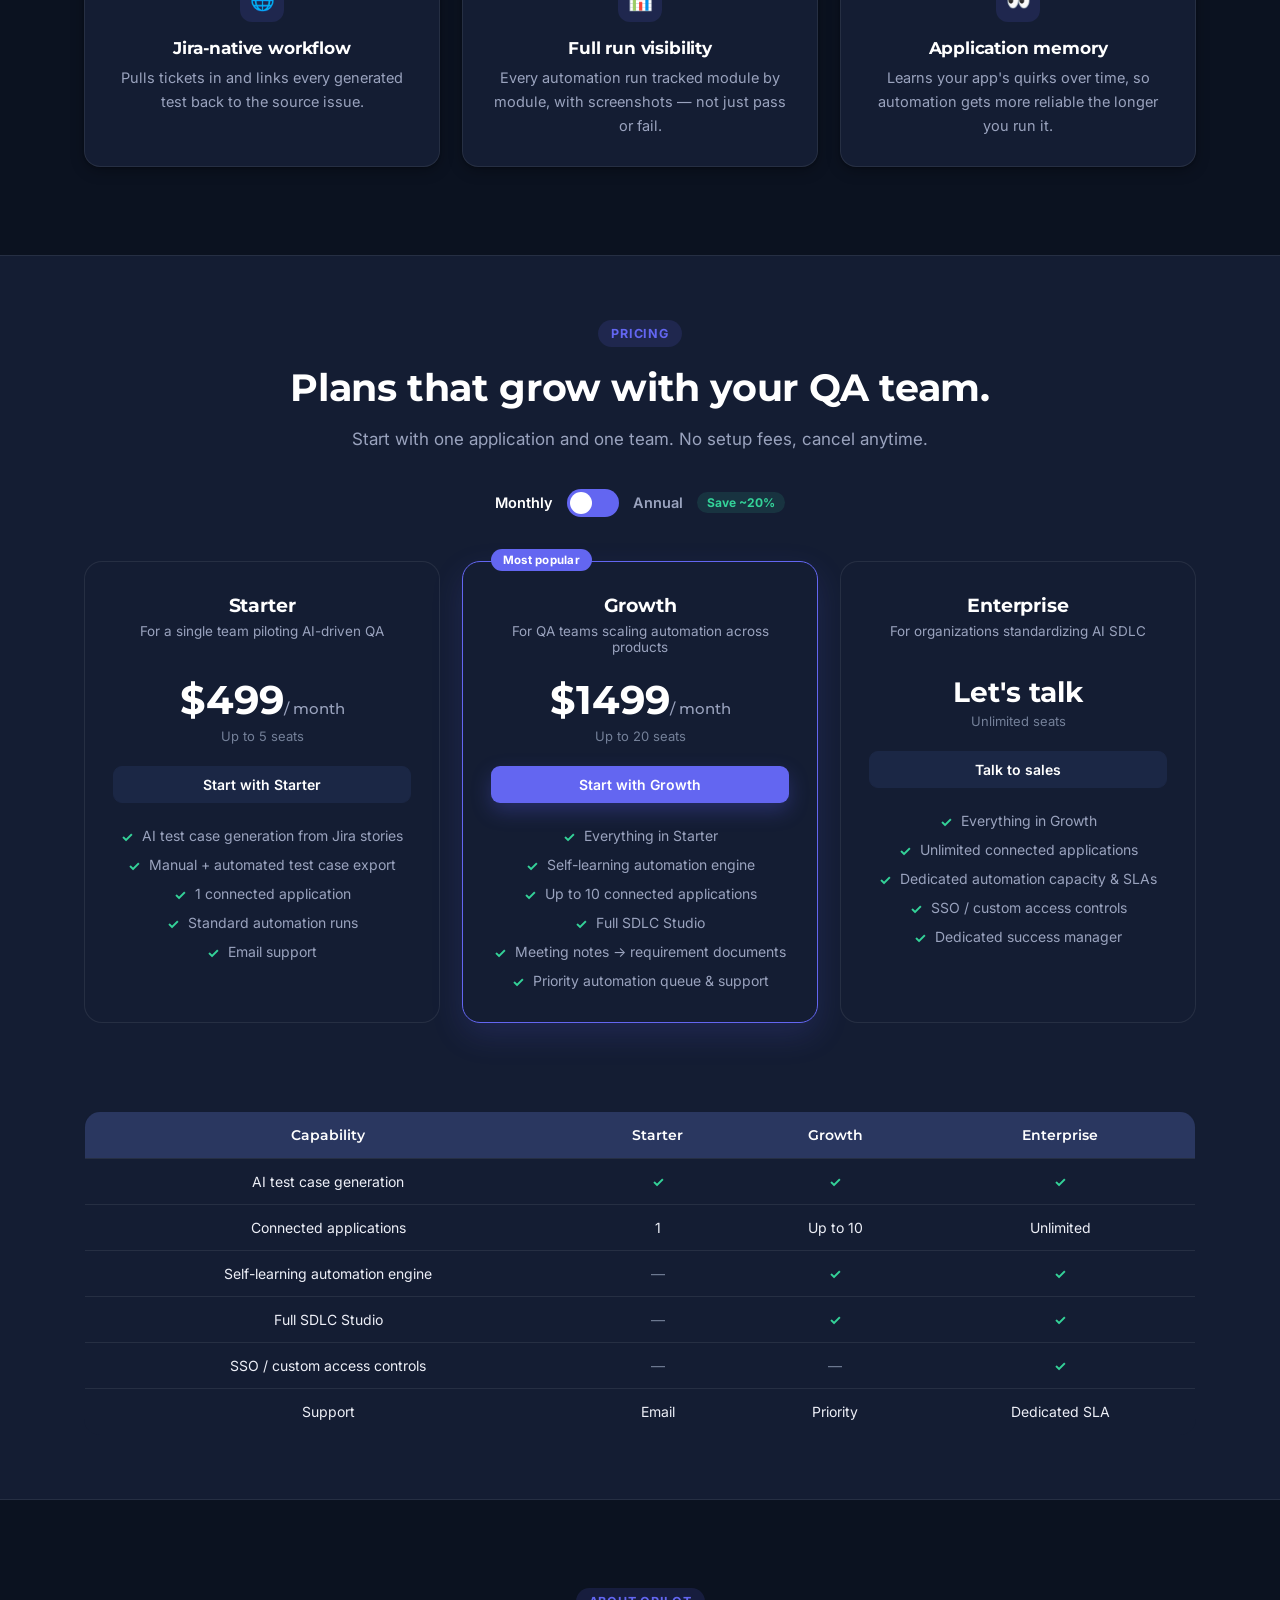
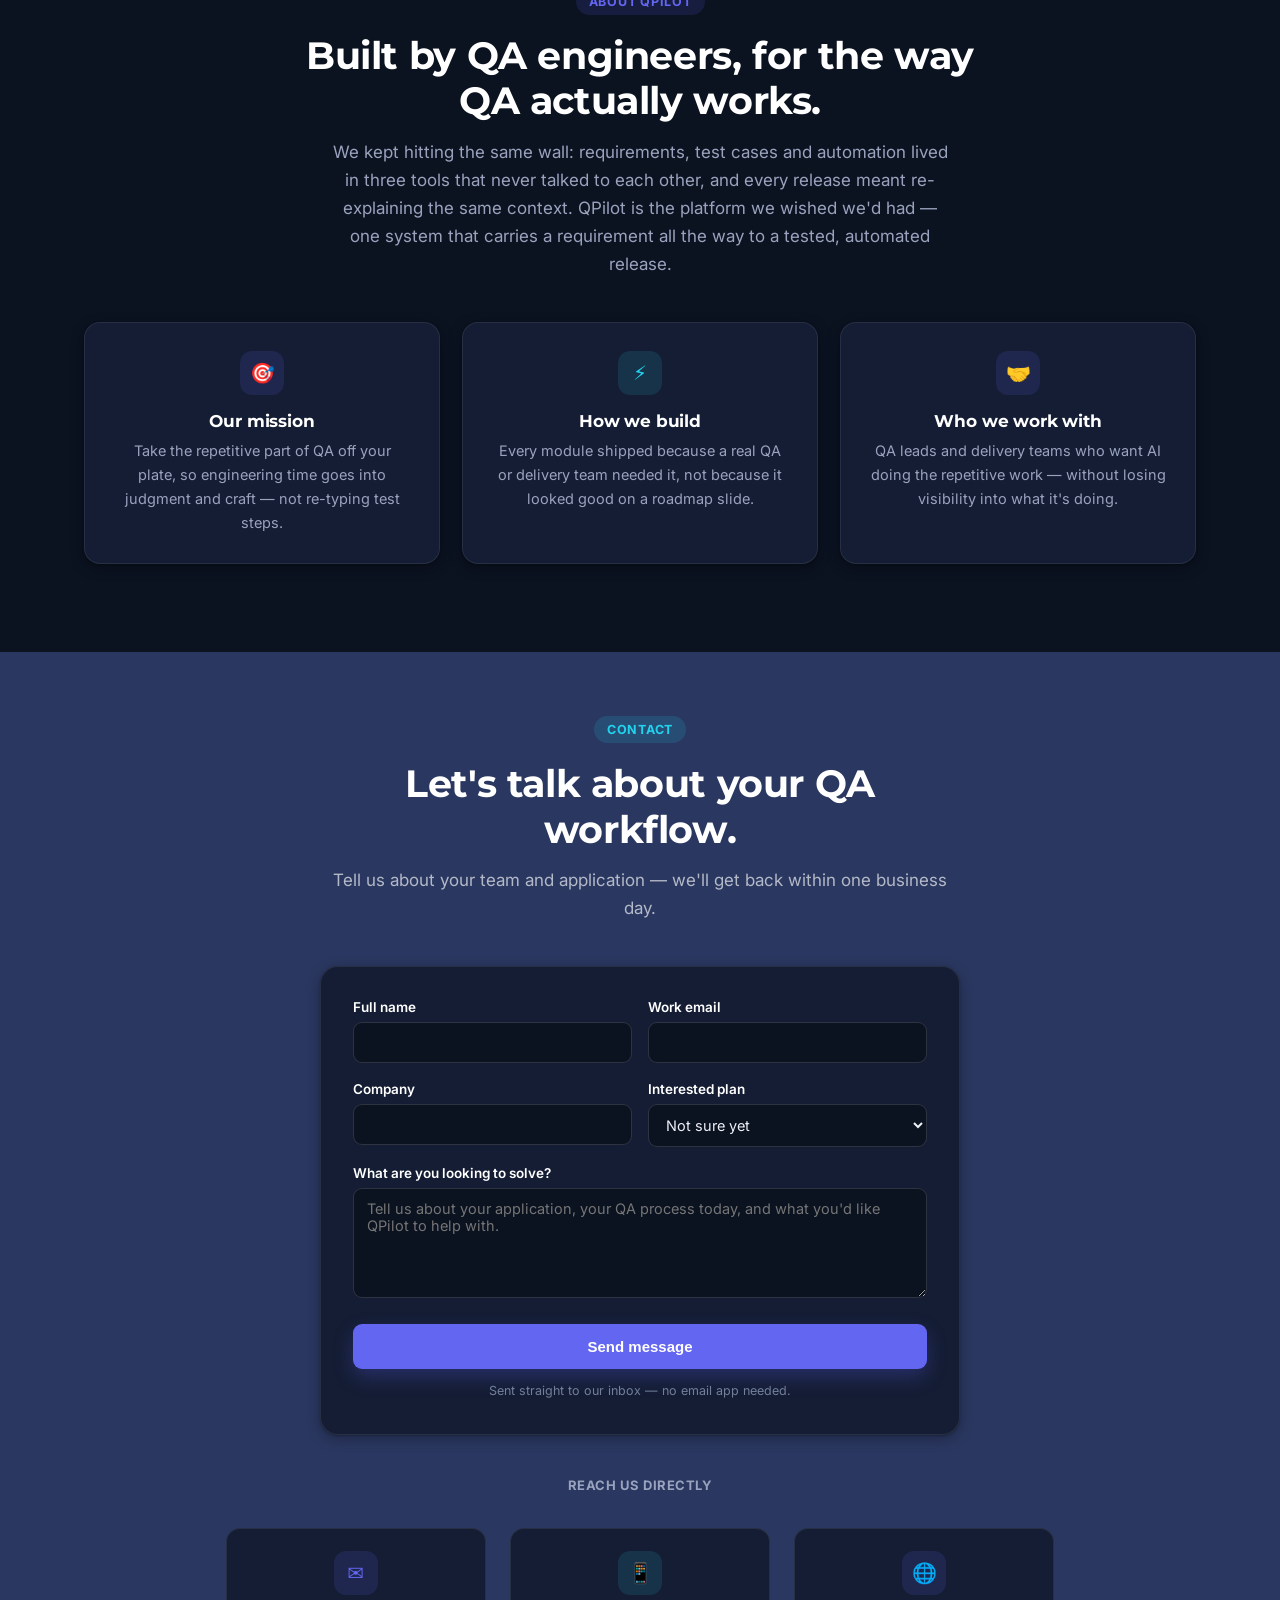
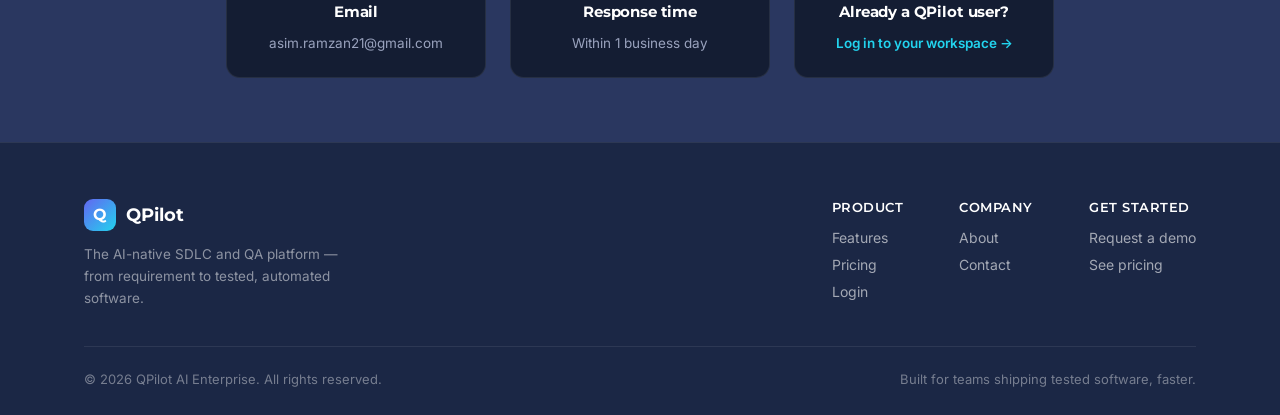
==== commit e9f6c051: "Add files via upload" ====
--- a/index.html
+++ b/index.html
@@ -42,16 +42,16 @@
   <div class="wrap qsite-hero-inner">
     <span class="qsite-eyebrow">AI-native SDLC platform</span>
     <h1>Ship tested software <span class="accent">without the manual grind.</span></h1>
-    <p class="lead">Most QA teams spend more time maintaining tests than writing product code deserves. QPilot takes a requirement all the way to a running, self-healing automated suite — AI drafts the story and test cases, then an automation engine discovers your app, builds the tests, and keeps them working as your UI changes.</p>
+    <p class="lead">QA teams spend more time maintaining tests than shipping features. QPilot turns a requirement into a self-healing automated suite — AI drafts the story and tests, then keeps them working as your UI changes.</p>
     <div class="qsite-hero-actions">
       <a href="#contact" class="qsite-btn qsite-btn-primary">Request a demo</a>
       <a href="#features" class="qsite-btn qsite-btn-ghost">See how it works</a>
     </div>
     <div class="qsite-hero-proof">
-      <div class="proof-chip"><div class="proof-ic">&#128269;</div><div class="proof-text"><strong class="cnt" data-to="11">0</strong><span>+ modules auto-discovered per app</span></div></div>
-      <div class="proof-chip"><div class="proof-ic">&#129504;</div><div class="proof-text"><strong class="cnt-txt">Self-learning</strong><span>automation that adapts to UI changes</span></div></div>
-      <div class="proof-chip"><div class="proof-ic">&#128260;</div><div class="proof-text"><strong class="cnt-txt">End-to-end</strong><span>requirement &rarr; code &rarr; test coverage</span></div></div>
-      <div class="proof-chip"><div class="proof-ic">&#9889;</div><div class="proof-text"><strong class="cnt-txt">Always in sync</strong><span>tests re-learn your UI, not just re-run</span></div></div>
+      <div class="proof-chip"><div class="proof-ic">&#128269;</div><div class="proof-text"><strong class="cnt" data-to="11">0</strong><span>modules auto-discovered</span></div></div>
+      <div class="proof-chip"><div class="proof-ic">&#129504;</div><div class="proof-text"><strong class="cnt-txt">Self-learning</strong><span>adapts as your UI changes</span></div></div>
+      <div class="proof-chip"><div class="proof-ic">&#128260;</div><div class="proof-text"><strong class="cnt-txt">End-to-end</strong><span>requirement to test coverage</span></div></div>
+      <div class="proof-chip"><div class="proof-ic">&#9889;</div><div class="proof-text"><strong class="cnt-txt">Always in sync</strong><span>keeps pace with UI changes</span></div></div>
     </div>
   </div>
 </section>
@@ -65,39 +65,37 @@
       <p class="qsite-sub qsite-center">A requirement usually passes through a doc tool, a test-case spreadsheet, a Jira board and a separate automation framework before anything actually ships. QPilot replaces that hand-off chain with one workflow.</p>
     </div>
 
-    <div class="bento" style="margin-top:48px;">
-      <div class="qsite-card big reveal">
+    <div class="qsite-grid cols-3" style="margin-top:44px;">
+      <div class="qsite-card reveal">
         <div class="qsite-icon accent">&#129302;</div>
-        <h3>Self-learning automation engine</h3>
-        <p>Point QPilot at your application and it maps every module, form and field on its own — no hand-written selectors. When your UI changes, it re-learns the flow instead of leaving you with a wall of red failures the next morning.</p>
+        <h3>Self-learning automation</h3>
+        <p>Maps every module on its own and re-learns your UI when it changes — no broken selectors, no rewrites.</p>
       </div>
       <div class="qsite-card reveal">
         <div class="qsite-icon">&#128172;</div>
-        <h3>Requirement &rarr; story</h3>
-        <p>A raw idea or a meeting transcript becomes a structured, ready-to-groom user story with acceptance criteria — in minutes.</p>
-      </div>
-      <div class="qsite-card reveal">
-        <div class="qsite-icon">&#9989;</div>
-        <h3>AI test case generation</h3>
-        <p>Manual and automated test cases straight from acceptance criteria, exportable to Word for anyone outside the tool.</p>
+        <h3>AI story &amp; test generation</h3>
+        <p>Turns a raw idea into a ready-to-groom story and exportable test cases in minutes.</p>
       </div>
       <div class="qsite-card reveal">
         <div class="qsite-icon">&#128203;</div>
-        <h3>SDLC Studio</h3>
-        <p>Epics, tickets, low-fi designs and a dev workspace, kept traceable from first idea to shipped ticket.</p>
-      </div>
-      <div class="qsite-card reveal">
-        <div class="qsite-icon">&#128268;</div>
-        <h3>Version control automation</h3>
-        <p>Generated code and suites get committed and pushed automatically, landing in your repo ready for review.</p>
-      </div>
-    </div>
-
-    <div class="tag-row reveal">
-      <span class="tag-chip">&#127760; Jira-native workflow</span>
-      <span class="tag-chip">&#128202; Full run visibility</span>
-      <span class="tag-chip">&#128064; Application memory</span>
-      <span class="tag-chip">&#128737; Enterprise-ready</span>
+        <h3>Full SDLC Studio</h3>
+        <p>Epics, tickets and a dev workspace, kept traceable from first idea to shipped ticket.</p>
+      </div>
+      <div class="qsite-card reveal">
+        <div class="qsite-icon">&#127760;</div>
+        <h3>Jira-native workflow</h3>
+        <p>Pulls tickets in and links every generated test back to the source issue.</p>
+      </div>
+      <div class="qsite-card reveal">
+        <div class="qsite-icon">&#128202;</div>
+        <h3>Full run visibility</h3>
+        <p>Every automation run tracked module by module, with screenshots — not just pass or fail.</p>
+      </div>
+      <div class="qsite-card reveal">
+        <div class="qsite-icon">&#128064;</div>
+        <h3>Application memory</h3>
+        <p>Learns your app's quirks over time, so automation gets more reliable the longer you run it.</p>
+      </div>
     </div>
   </div>
 </section>
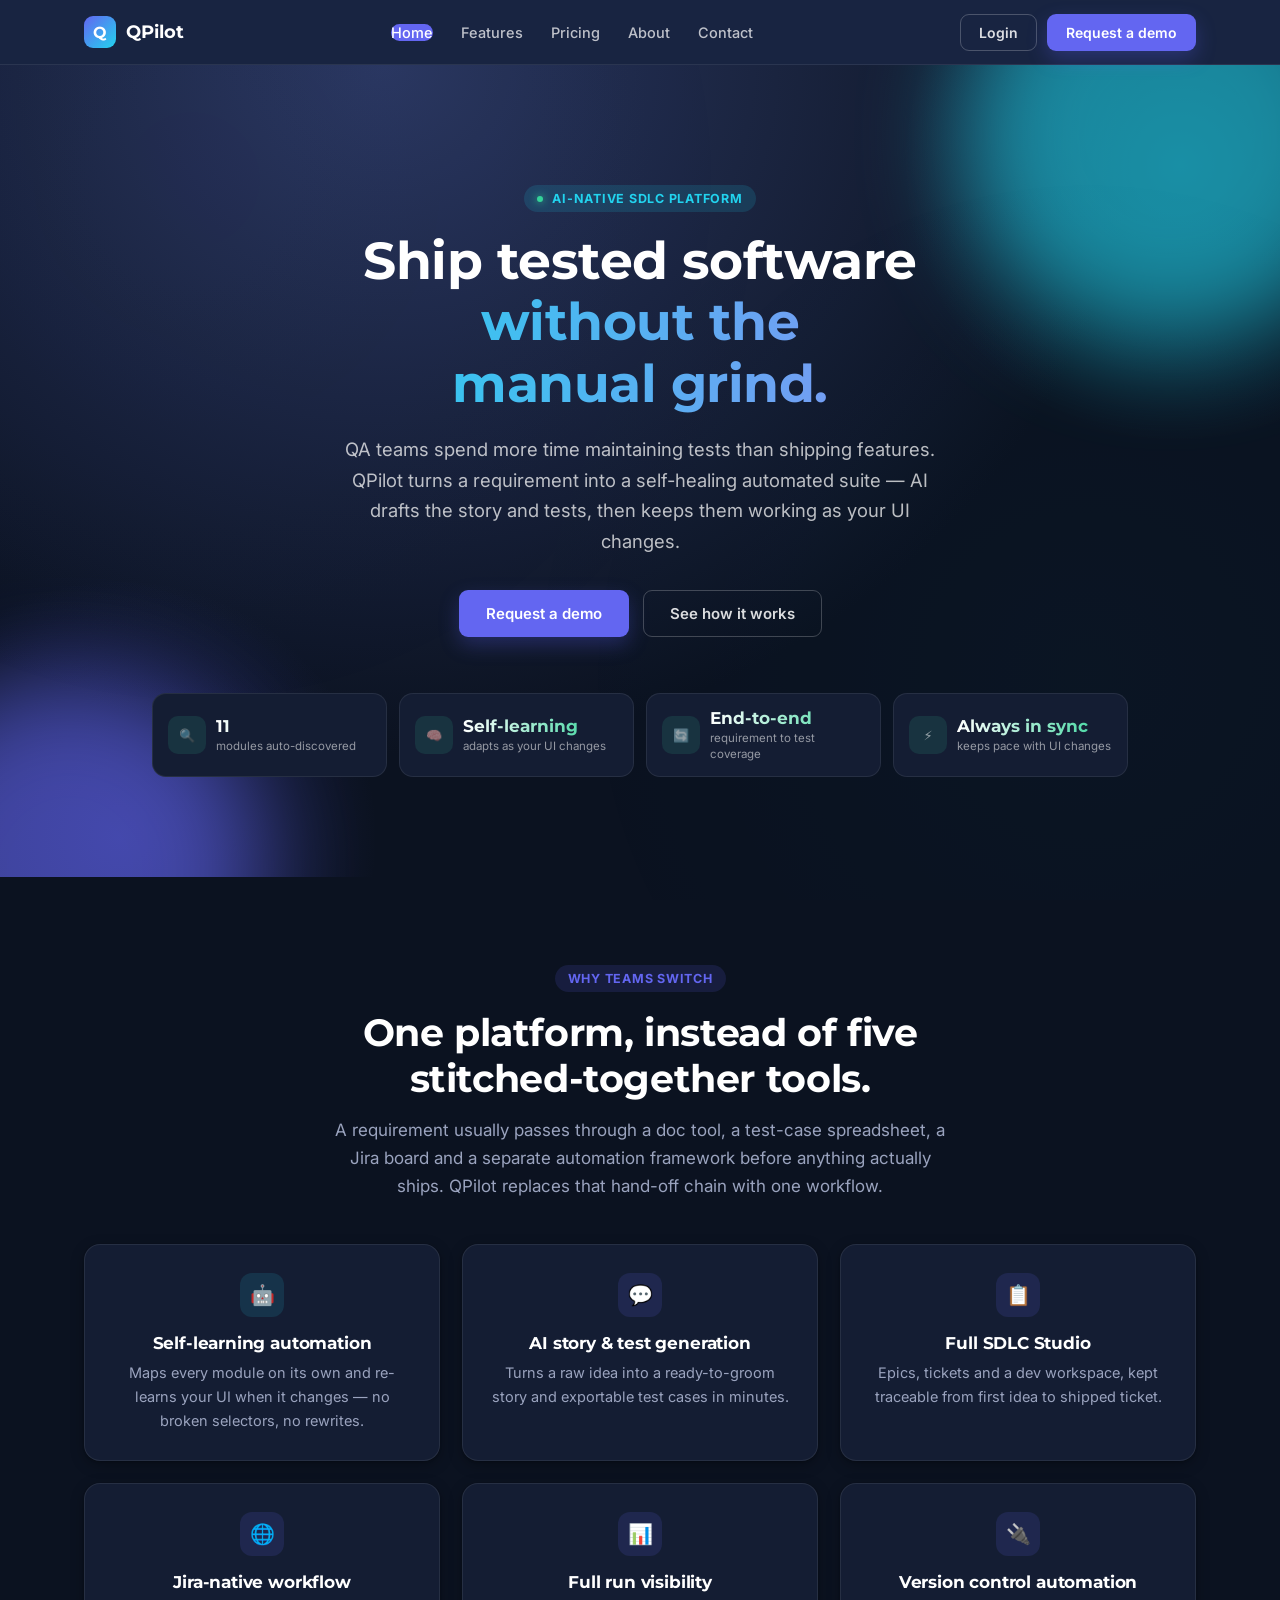
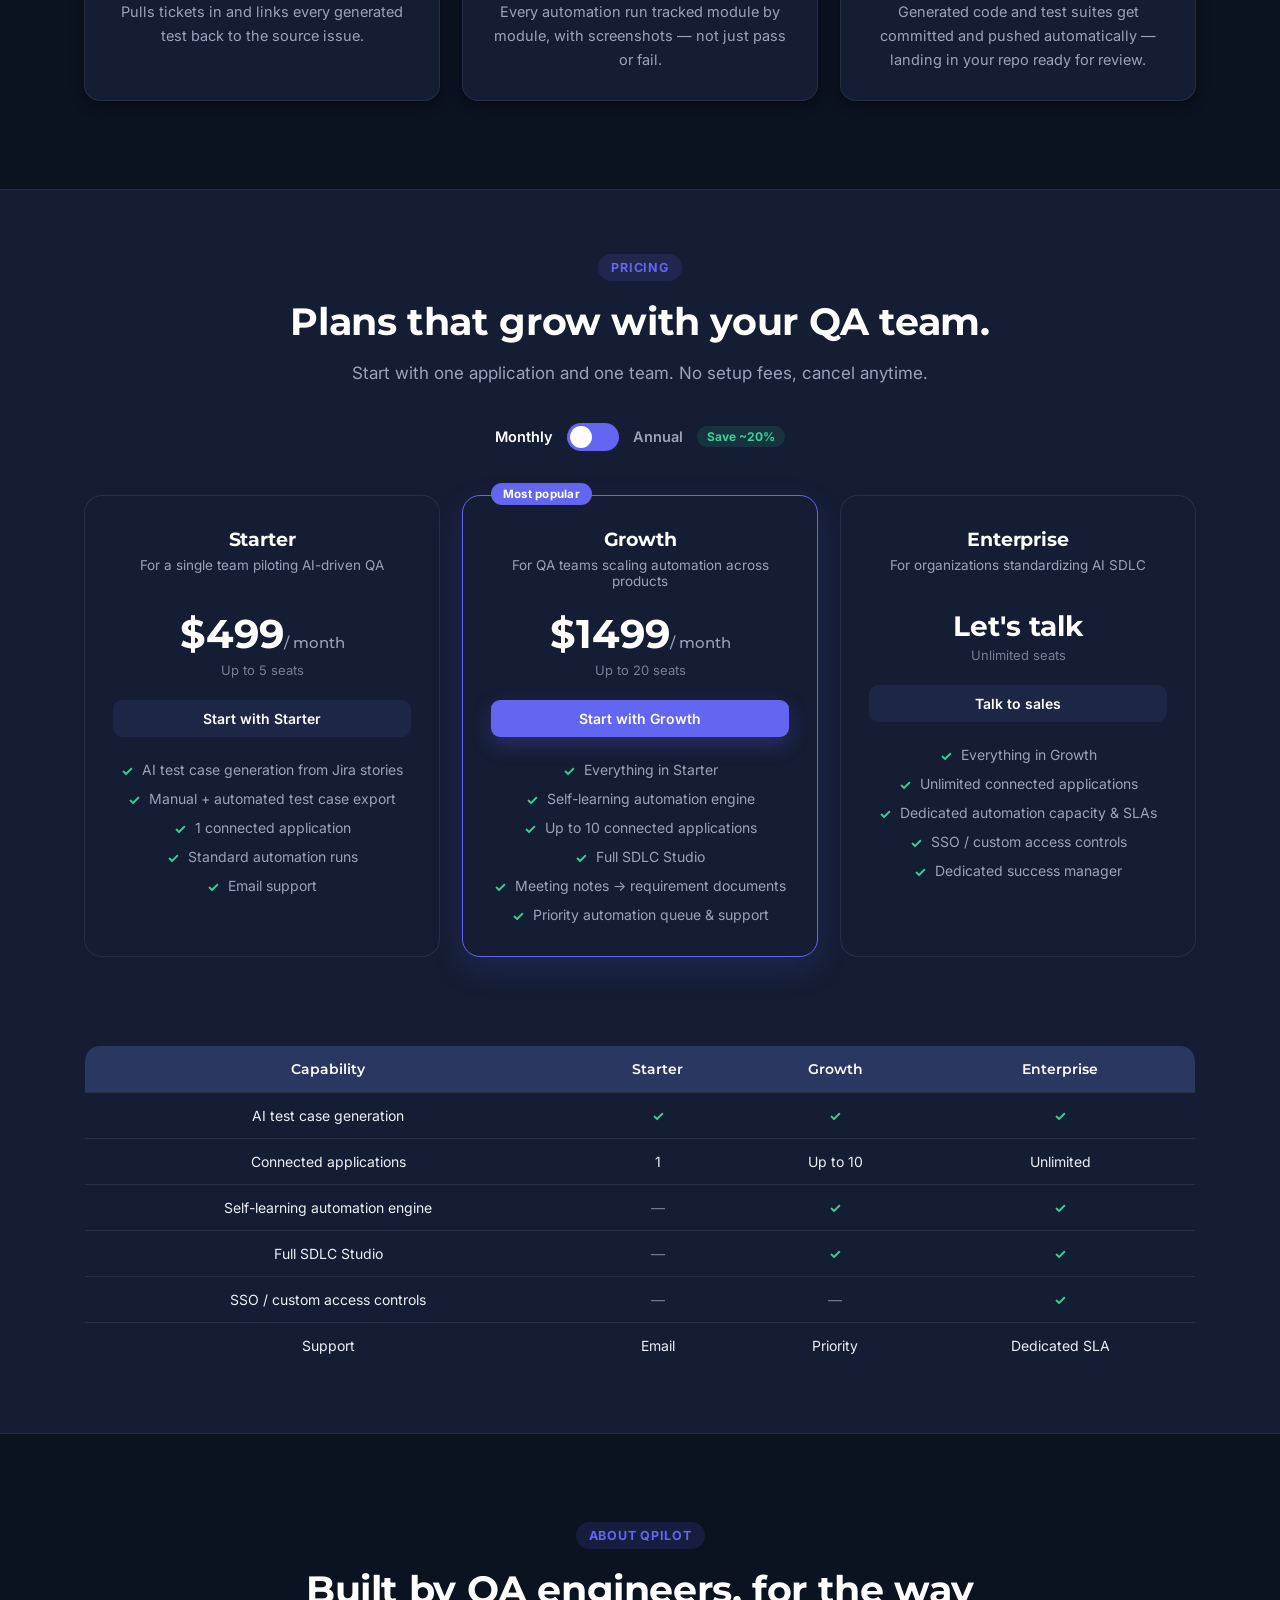
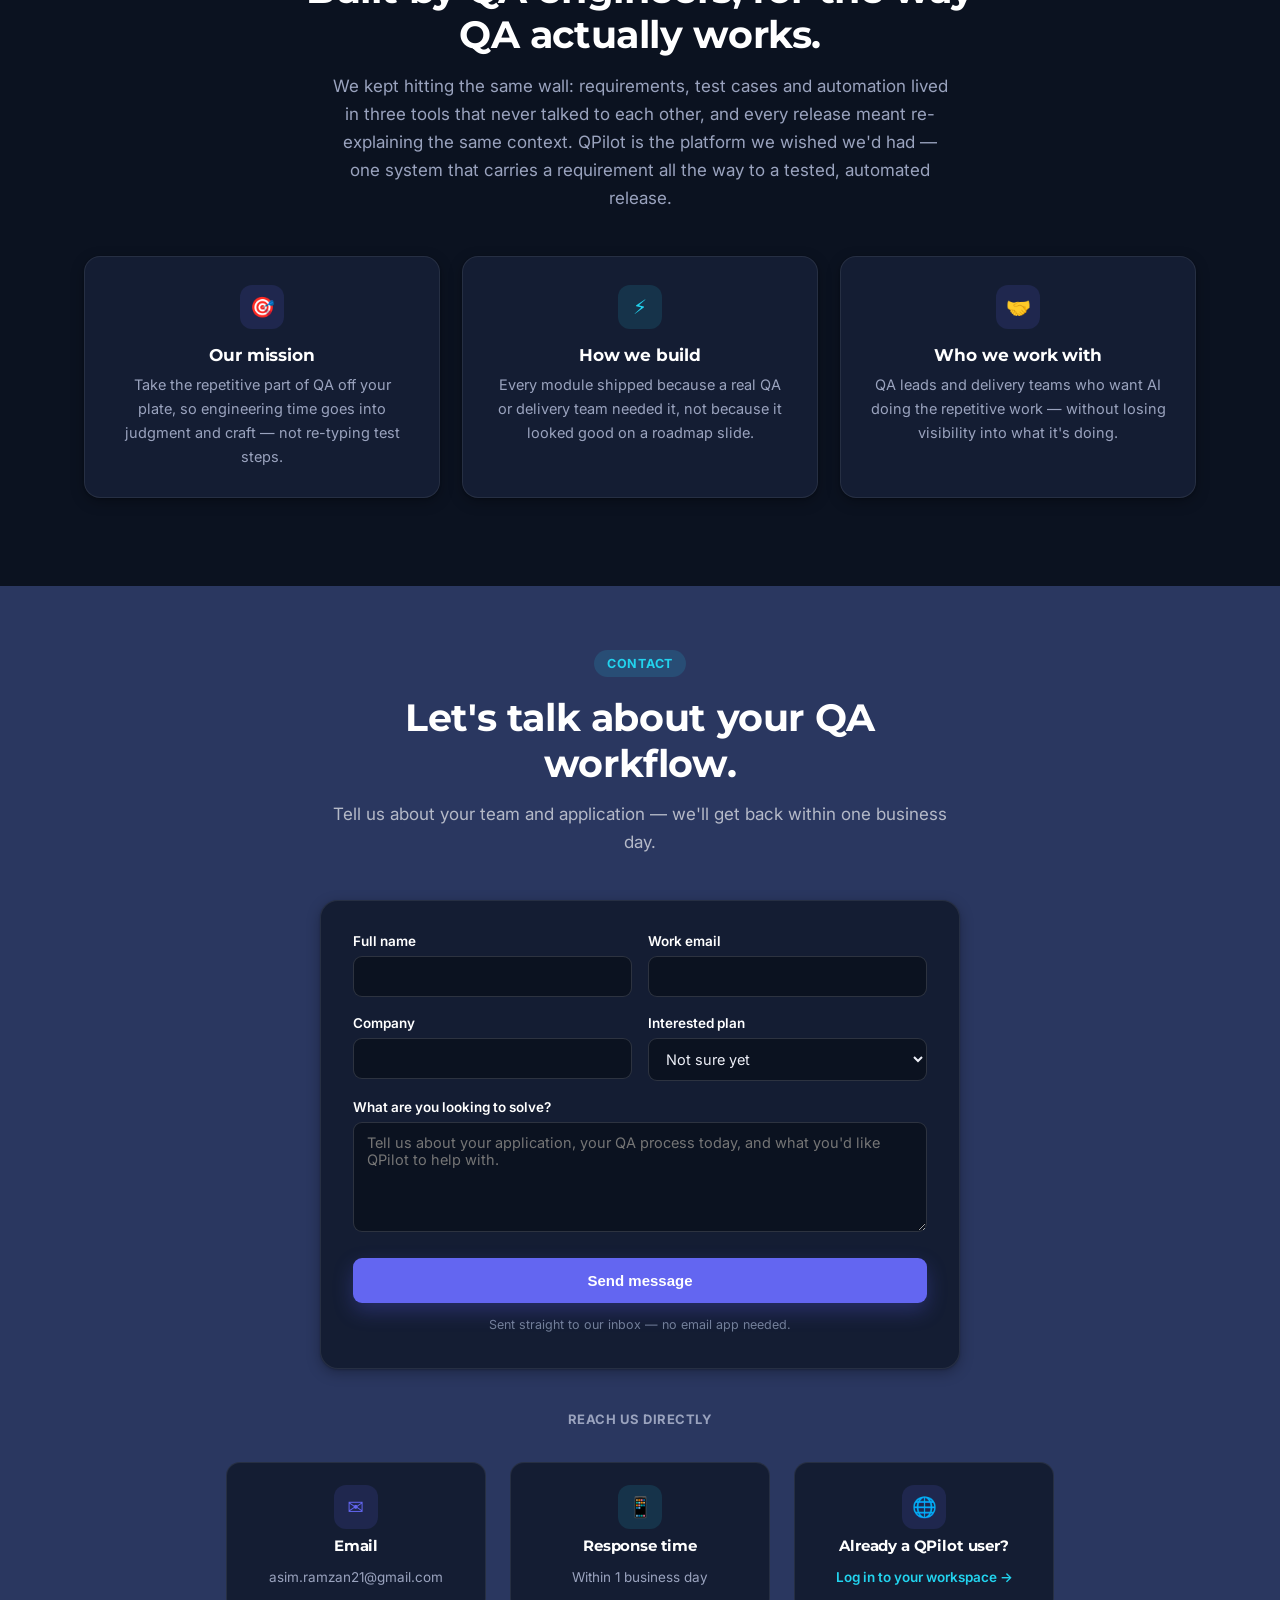
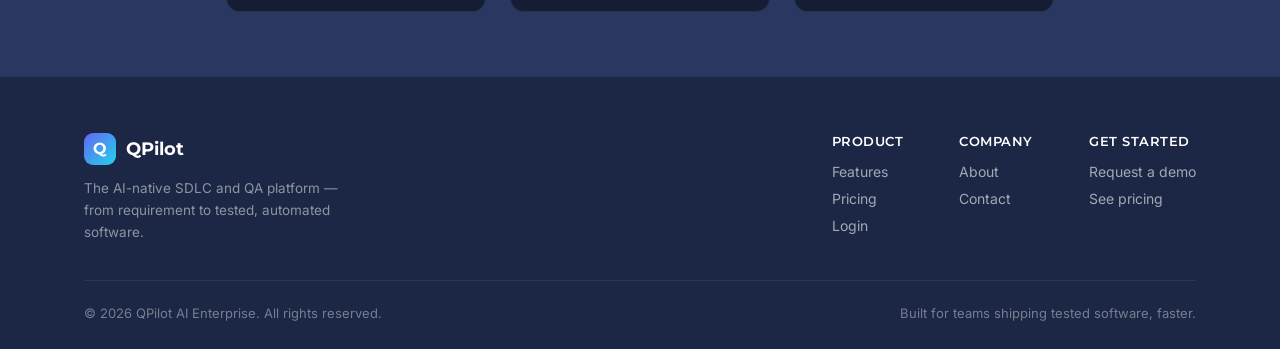
==== commit 74a5cde6: "Add files via upload" ====
--- a/index.html
+++ b/index.html
@@ -92,9 +92,9 @@
         <p>Every automation run tracked module by module, with screenshots — not just pass or fail.</p>
       </div>
       <div class="qsite-card reveal">
-        <div class="qsite-icon">&#128064;</div>
-        <h3>Application memory</h3>
-        <p>Learns your app's quirks over time, so automation gets more reliable the longer you run it.</p>
+        <div class="qsite-icon">&#128268;</div>
+        <h3>Version control automation</h3>
+        <p>Generated code and test suites get committed and pushed automatically — landing in your repo ready for review.</p>
       </div>
     </div>
   </div>
--- a/styles.css
+++ b/styles.css
@@ -75,7 +75,7 @@
 .qsite-hero{background:radial-gradient(ellipse at 30% 0%,var(--dark3) 0%,var(--dark) 60%);position:relative;overflow:hidden;padding:120px 0 100px;}
 .qsite-hero::before{content:"";position:absolute;top:-180px;right:-180px;width:560px;height:560px;border-radius:50%;background:radial-gradient(circle,rgba(34,211,238,.22),transparent 70%);}
 .qsite-hero::after{content:"";position:absolute;bottom:-220px;left:-140px;width:520px;height:520px;border-radius:50%;background:radial-gradient(circle,rgba(91,95,239,.28),transparent 70%);}
-.qsite-hero-inner{position:relative;z-index:1;max-width:760px;}
+.qsite-hero-inner{position:relative;z-index:1;max-width:1060px;}
 .qsite-hero .qsite-eyebrow{background:rgba(34,211,238,.14);color:var(--accent);}
 .qsite-hero h1{color:#fff;font-size:clamp(30px,5.2vw,52px);line-height:1.18;font-weight:700;overflow-wrap:break-word;max-width:20ch;margin-left:auto;margin-right:auto;text-wrap:balance;}
 .qsite-hero h1 .accent{background:linear-gradient(90deg,var(--accent),var(--primary-mid));-webkit-background-clip:text;background-clip:text;color:transparent;display:inline-block;}
@@ -263,14 +263,15 @@
 .qsite-hero-proof strong.cnt-txt{color:transparent;background:linear-gradient(90deg,#fff,var(--green));-webkit-background-clip:text;background-clip:text;}
 
 /* ---- Hero proof stats: chip cards ---- */
-.qsite-hero-proof{gap:14px;}
-.proof-chip{display:flex;align-items:center;gap:12px;text-align:left;background:var(--surface);border:1px solid var(--border);border-radius:14px;padding:14px 20px;width:270px;transition:transform .25s,border-color .25s;}
+.qsite-hero-proof{gap:12px;flex-wrap:nowrap;}
+.proof-chip{display:flex;align-items:center;gap:10px;text-align:left;background:var(--surface);border:1px solid var(--border);border-radius:14px;padding:14px 15px;width:235px;flex:none;transition:transform .25s,border-color .25s;}
 .proof-chip:hover{transform:translateY(-3px);border-color:rgba(52,211,153,.4);}
 .proof-ic{flex:none;width:38px;height:38px;border-radius:10px;background:var(--green-soft);display:flex;align-items:center;justify-content:center;font-size:17px;}
 .proof-text{display:flex;flex-direction:column;min-width:0;}
 .qsite-hero-proof .proof-chip strong{font-size:16.5px;margin-bottom:2px;white-space:nowrap;}
 .qsite-hero-proof .proof-chip span{font-size:11.5px;color:rgba(255,255,255,.55);line-height:1.4;}
-@media(max-width:640px){.proof-chip{max-width:100%;width:100%;}}
+@media(max-width:1060px){.qsite-hero-proof{flex-wrap:wrap;}.proof-chip{width:calc(50% - 6px);}}
+@media(max-width:640px){.qsite-hero-proof{flex-wrap:wrap;}.proof-chip{max-width:100%;width:100%;}}
 
 /* ---- Features: compact tag row ---- */
 .tag-row{display:flex;flex-wrap:wrap;justify-content:center;gap:12px;margin-top:28px;}
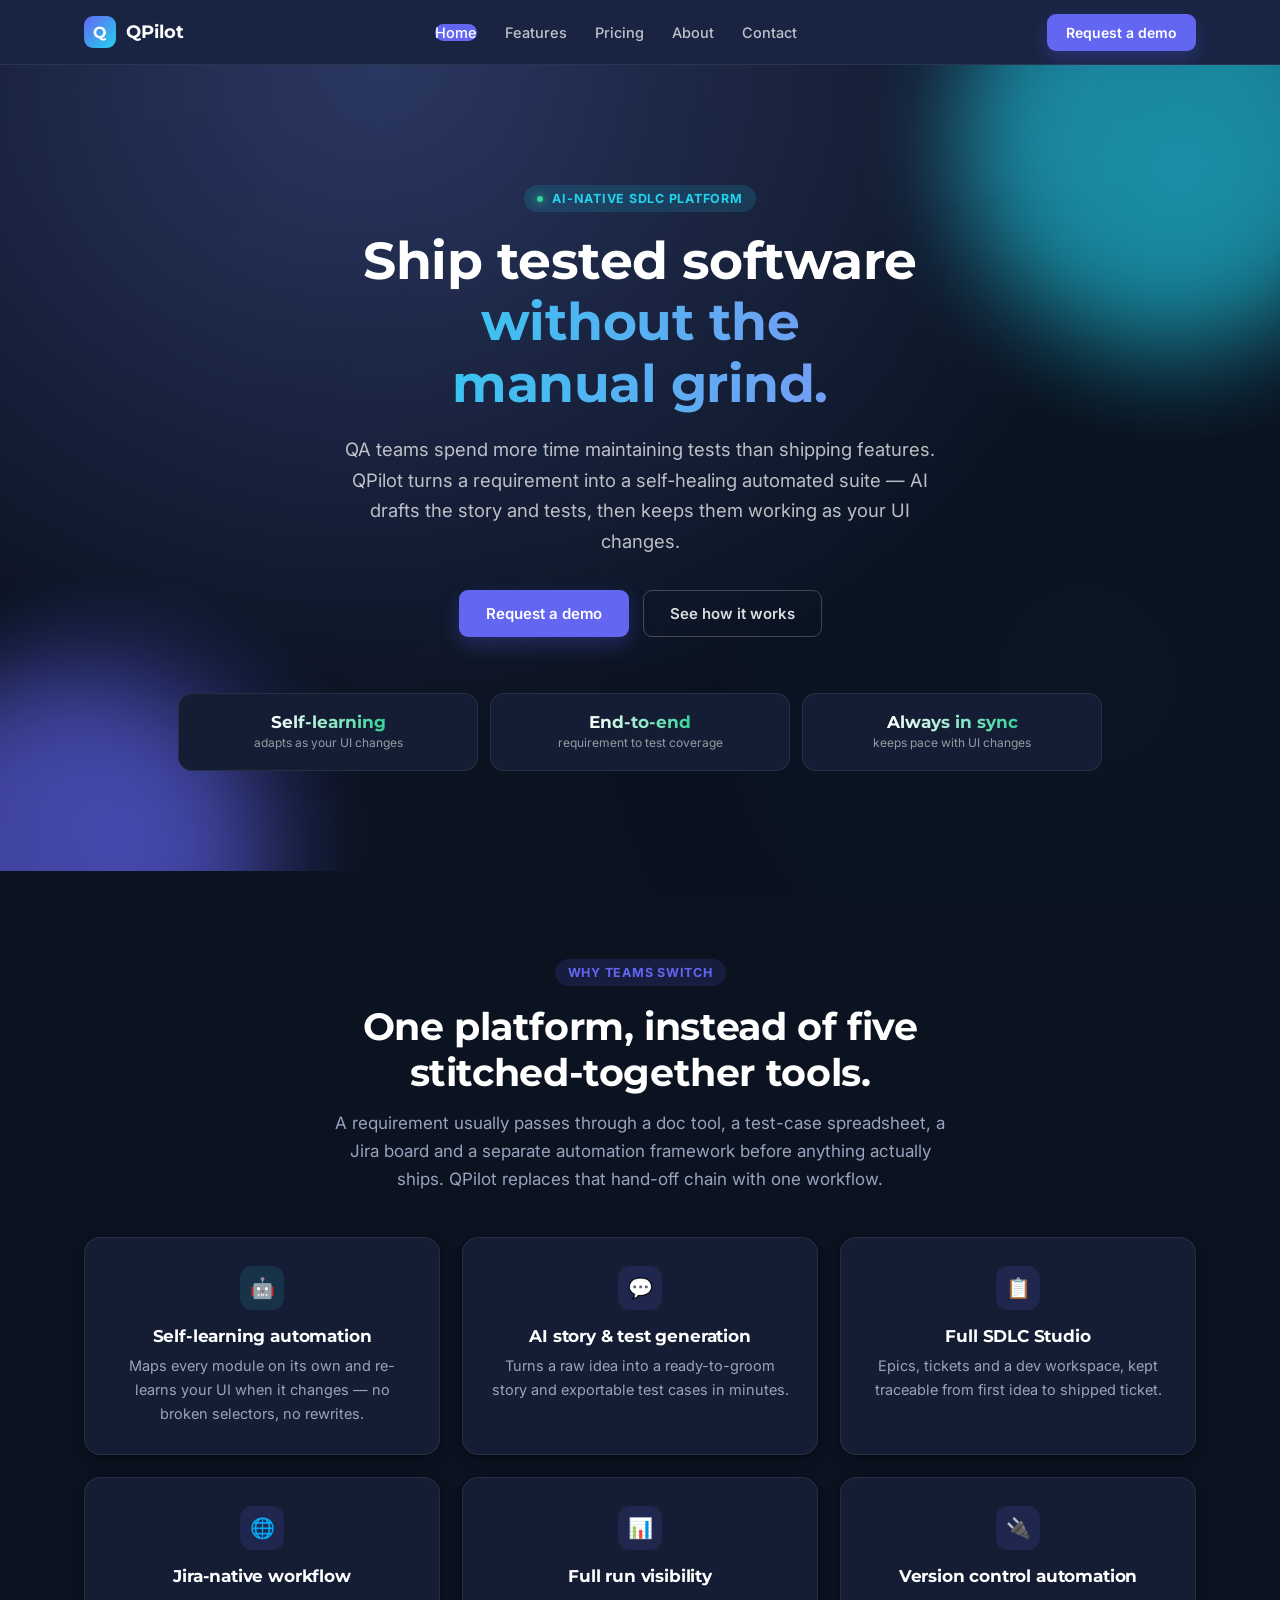
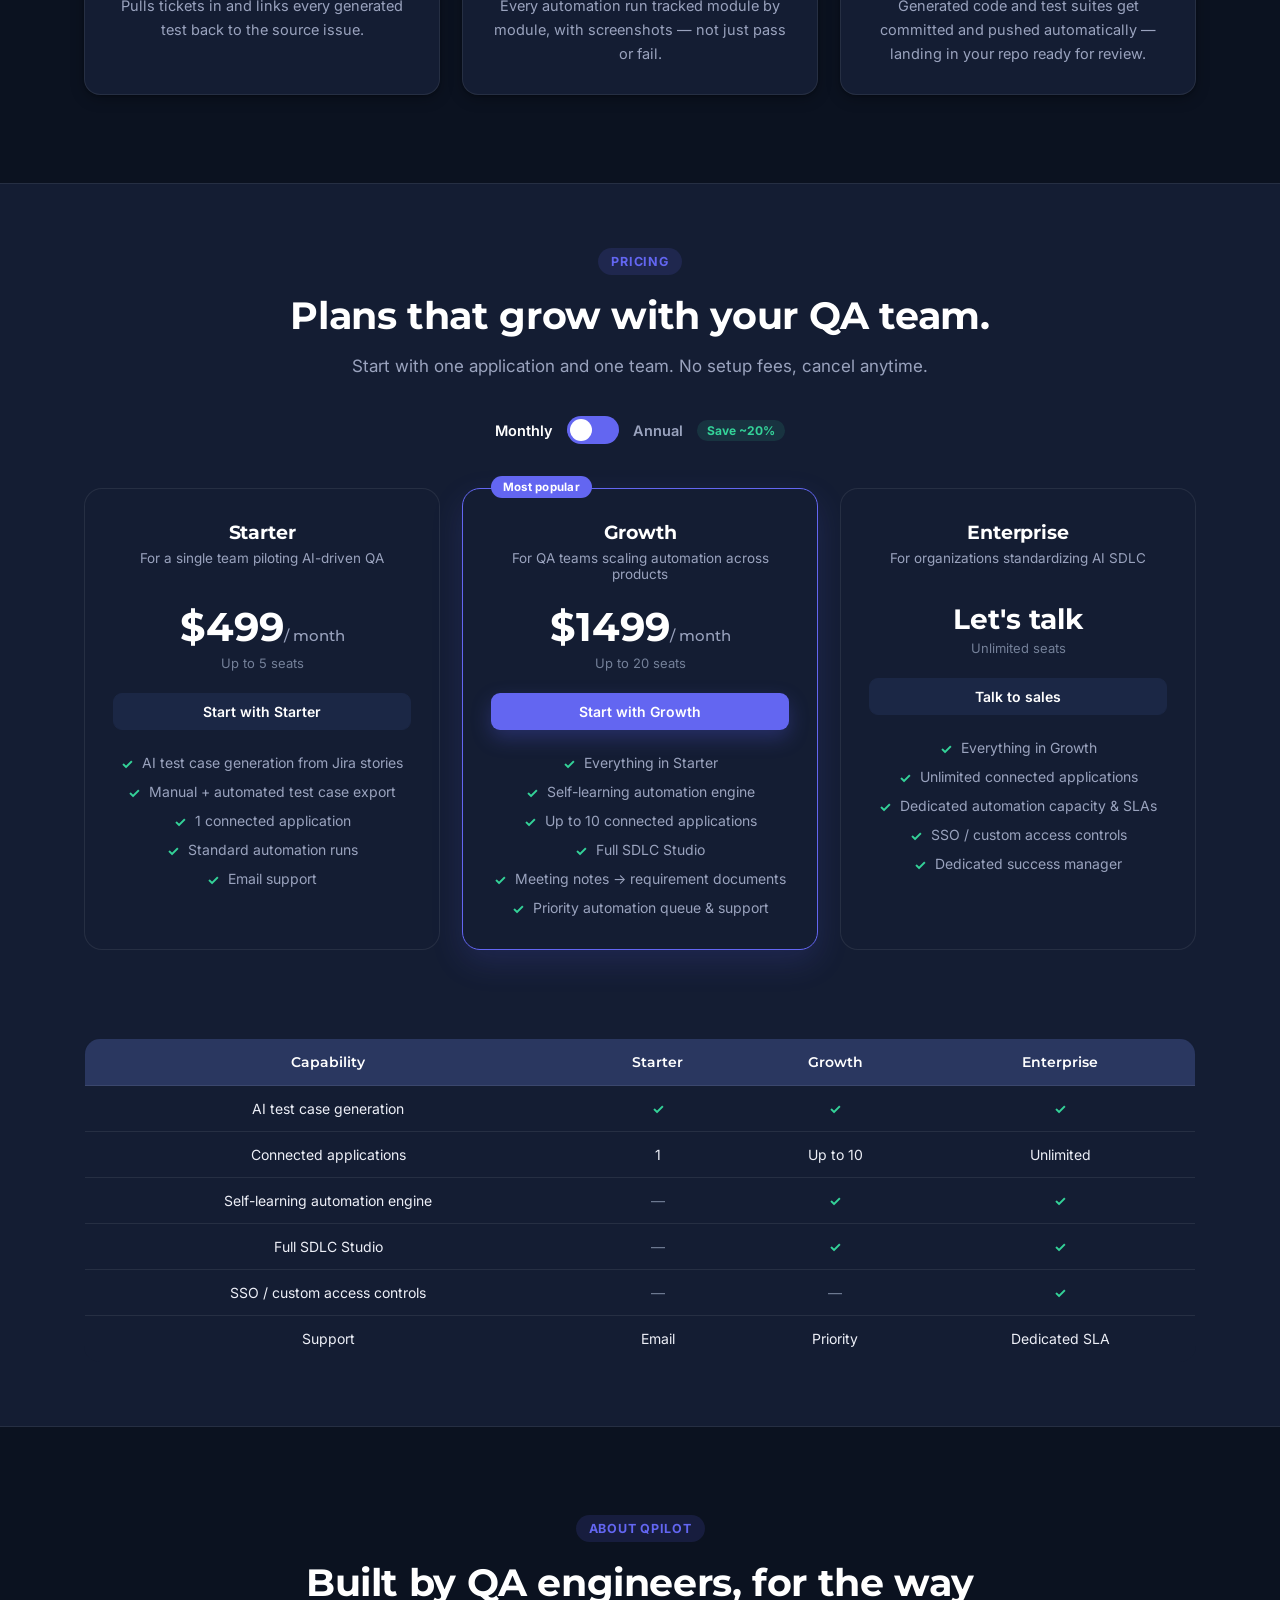
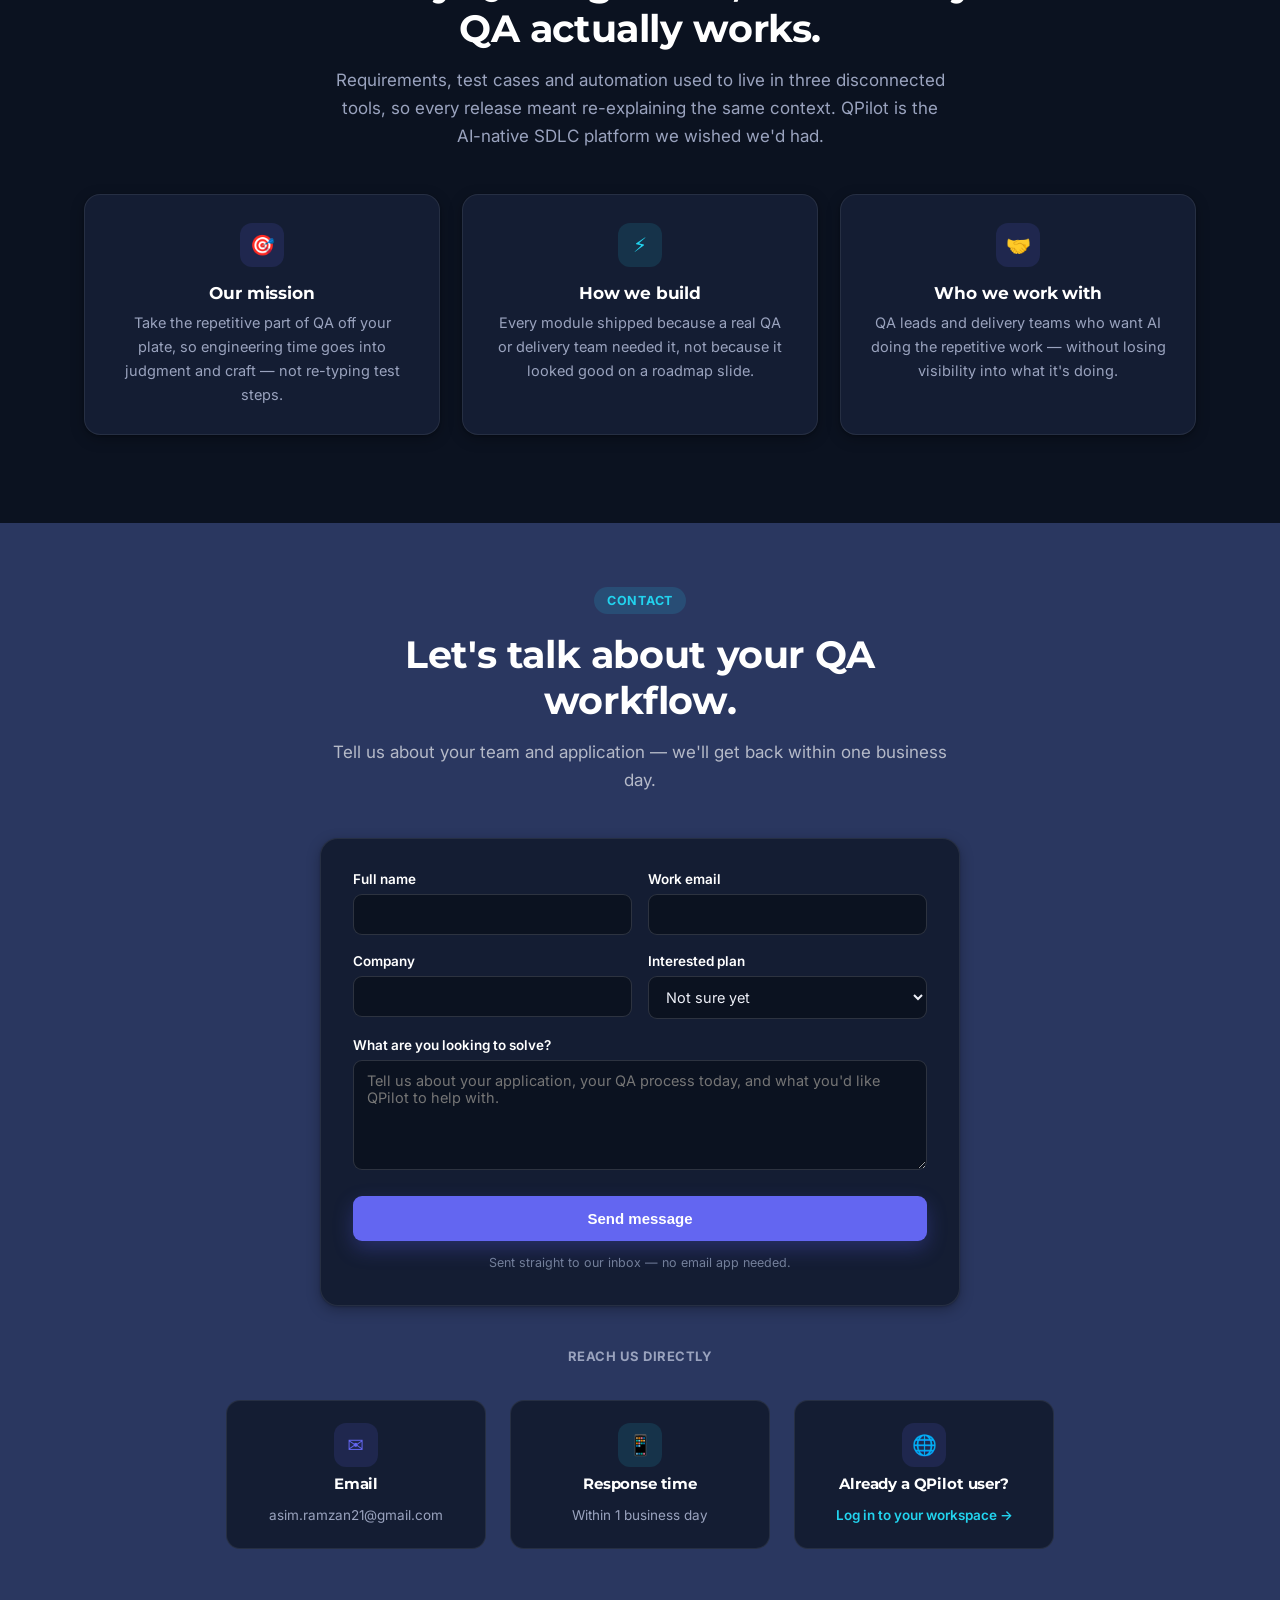
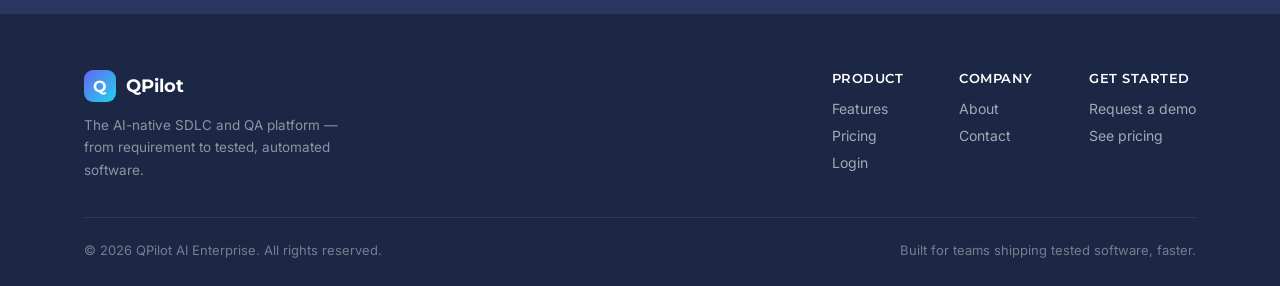
==== commit f1052bec: "Add files via upload" ====
--- a/index.html
+++ b/index.html
@@ -29,7 +29,6 @@
       <a href="#contact" data-sec="contact">Contact</a>
     </div>
     <div class="qsite-cta-group">
-      <a href="https://app.qpilot.ai/login" class="qsite-btn qsite-btn-ghost">Login</a>
       <a href="#contact" class="qsite-btn qsite-btn-primary">Request a demo</a>
       <button class="qsite-nav-toggle" onclick="document.getElementById('qsiteNavLinks').classList.toggle('open')" aria-label="Toggle menu">&#9776;</button>
     </div>
@@ -48,10 +47,9 @@
       <a href="#features" class="qsite-btn qsite-btn-ghost">See how it works</a>
     </div>
     <div class="qsite-hero-proof">
-      <div class="proof-chip"><div class="proof-ic">&#128269;</div><div class="proof-text"><strong class="cnt" data-to="11">0</strong><span>modules auto-discovered</span></div></div>
-      <div class="proof-chip"><div class="proof-ic">&#129504;</div><div class="proof-text"><strong class="cnt-txt">Self-learning</strong><span>adapts as your UI changes</span></div></div>
-      <div class="proof-chip"><div class="proof-ic">&#128260;</div><div class="proof-text"><strong class="cnt-txt">End-to-end</strong><span>requirement to test coverage</span></div></div>
-      <div class="proof-chip"><div class="proof-ic">&#9889;</div><div class="proof-text"><strong class="cnt-txt">Always in sync</strong><span>keeps pace with UI changes</span></div></div>
+      <div class="proof-chip"><div class="proof-text"><strong class="cnt-txt">Self-learning</strong><span>adapts as your UI changes</span></div></div>
+      <div class="proof-chip"><div class="proof-text"><strong class="cnt-txt">End-to-end</strong><span>requirement to test coverage</span></div></div>
+      <div class="proof-chip"><div class="proof-text"><strong class="cnt-txt">Always in sync</strong><span>keeps pace with UI changes</span></div></div>
     </div>
   </div>
 </section>
@@ -183,7 +181,7 @@
     <div class="qsite-center reveal" style="max-width:680px;">
       <span class="qsite-eyebrow">About QPilot</span>
       <h2 class="qsite-h2">Built by QA engineers, for the way QA actually works.</h2>
-      <p class="qsite-sub qsite-center">We kept hitting the same wall: requirements, test cases and automation lived in three tools that never talked to each other, and every release meant re-explaining the same context. QPilot is the platform we wished we'd had — one system that carries a requirement all the way to a tested, automated release.</p>
+      <p class="qsite-sub qsite-center">Requirements, test cases and automation used to live in three disconnected tools, so every release meant re-explaining the same context. QPilot is the AI-native SDLC platform we wished we'd had.</p>
     </div>
     <div class="qsite-grid cols-3" style="margin-top:44px;">
       <div class="qsite-card reveal">
@@ -246,7 +244,7 @@
         </div>
         <div class="qc-info-item">
           <div class="qsite-icon">&#127760;</div>
-          <h4>Already a QPilot user?</h4><p><a href="https://app.qpilot.ai/login" style="color:var(--accent);font-weight:600;">Log in to your workspace &rarr;</a></p>
+          <h4>Already a QPilot user?</h4><p><a href="https://qpilot-ai.duckdns.org/" style="color:var(--accent);font-weight:600;">Log in to your workspace &rarr;</a></p>
         </div>
       </div>
     </div>
@@ -261,7 +259,7 @@
         <p>The AI-native SDLC and QA platform — from requirement to tested, automated software.</p>
       </div>
       <div class="qsite-footer-cols">
-        <div class="qsite-footer-col"><h4>Product</h4><a href="#features">Features</a><a href="#pricing">Pricing</a><a href="https://app.qpilot.ai/login">Login</a></div>
+        <div class="qsite-footer-col"><h4>Product</h4><a href="#features">Features</a><a href="#pricing">Pricing</a><a href="https://qpilot-ai.duckdns.org/">Login</a></div>
         <div class="qsite-footer-col"><h4>Company</h4><a href="#about">About</a><a href="#contact">Contact</a></div>
         <div class="qsite-footer-col"><h4>Get started</h4><a href="#contact">Request a demo</a><a href="#pricing">See pricing</a></div>
       </div>
--- a/styles.css
+++ b/styles.css
@@ -264,12 +264,11 @@
 
 /* ---- Hero proof stats: chip cards ---- */
 .qsite-hero-proof{gap:12px;flex-wrap:nowrap;}
-.proof-chip{display:flex;align-items:center;gap:10px;text-align:left;background:var(--surface);border:1px solid var(--border);border-radius:14px;padding:14px 15px;width:235px;flex:none;transition:transform .25s,border-color .25s;}
+.proof-chip{display:flex;align-items:center;justify-content:center;text-align:center;background:var(--surface);border:1px solid var(--border);border-radius:14px;padding:18px 22px;width:300px;flex:none;transition:transform .25s,border-color .25s;}
 .proof-chip:hover{transform:translateY(-3px);border-color:rgba(52,211,153,.4);}
-.proof-ic{flex:none;width:38px;height:38px;border-radius:10px;background:var(--green-soft);display:flex;align-items:center;justify-content:center;font-size:17px;}
-.proof-text{display:flex;flex-direction:column;min-width:0;}
-.qsite-hero-proof .proof-chip strong{font-size:16.5px;margin-bottom:2px;white-space:nowrap;}
-.qsite-hero-proof .proof-chip span{font-size:11.5px;color:rgba(255,255,255,.55);line-height:1.4;}
+.proof-text{display:flex;flex-direction:column;align-items:center;min-width:0;}
+.qsite-hero-proof .proof-chip strong{font-size:17px;margin-bottom:3px;white-space:nowrap;}
+.qsite-hero-proof .proof-chip span{font-size:12px;color:rgba(255,255,255,.55);line-height:1.4;}
 @media(max-width:1060px){.qsite-hero-proof{flex-wrap:wrap;}.proof-chip{width:calc(50% - 6px);}}
 @media(max-width:640px){.qsite-hero-proof{flex-wrap:wrap;}.proof-chip{max-width:100%;width:100%;}}
 
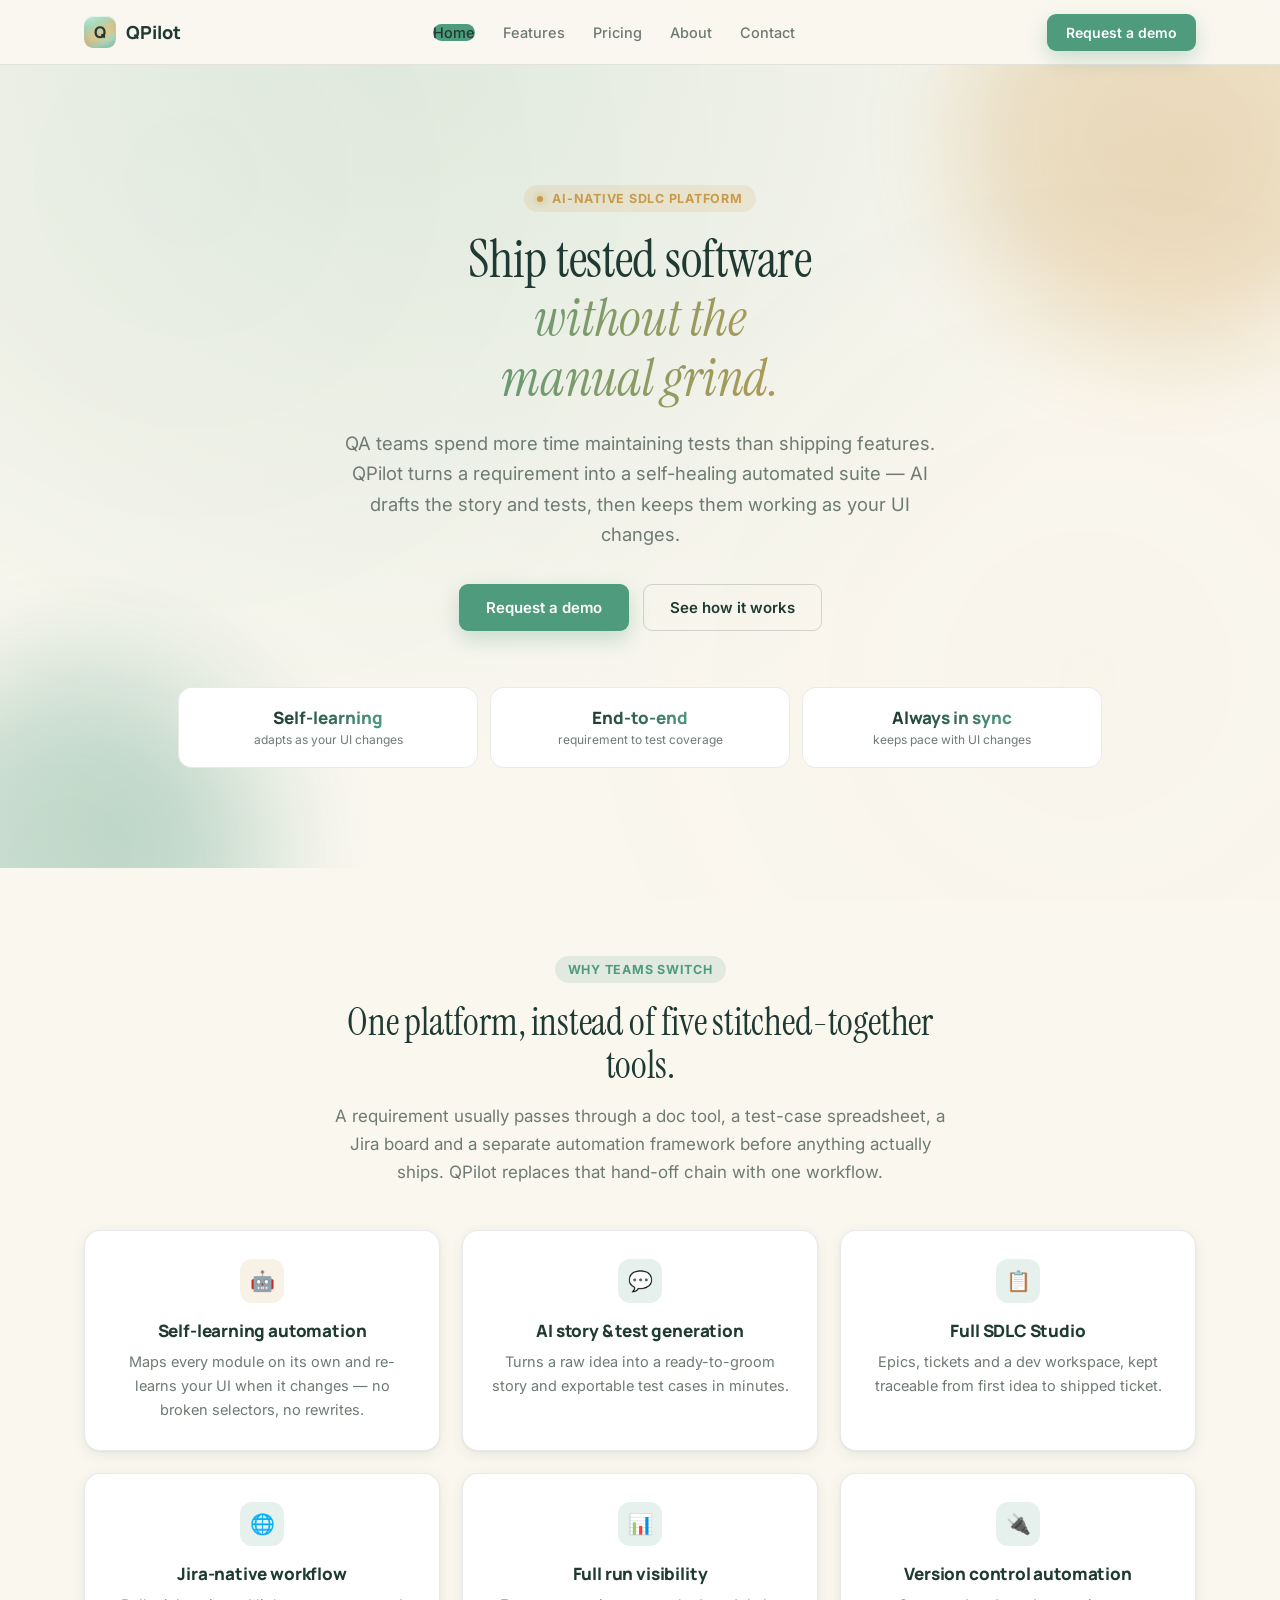
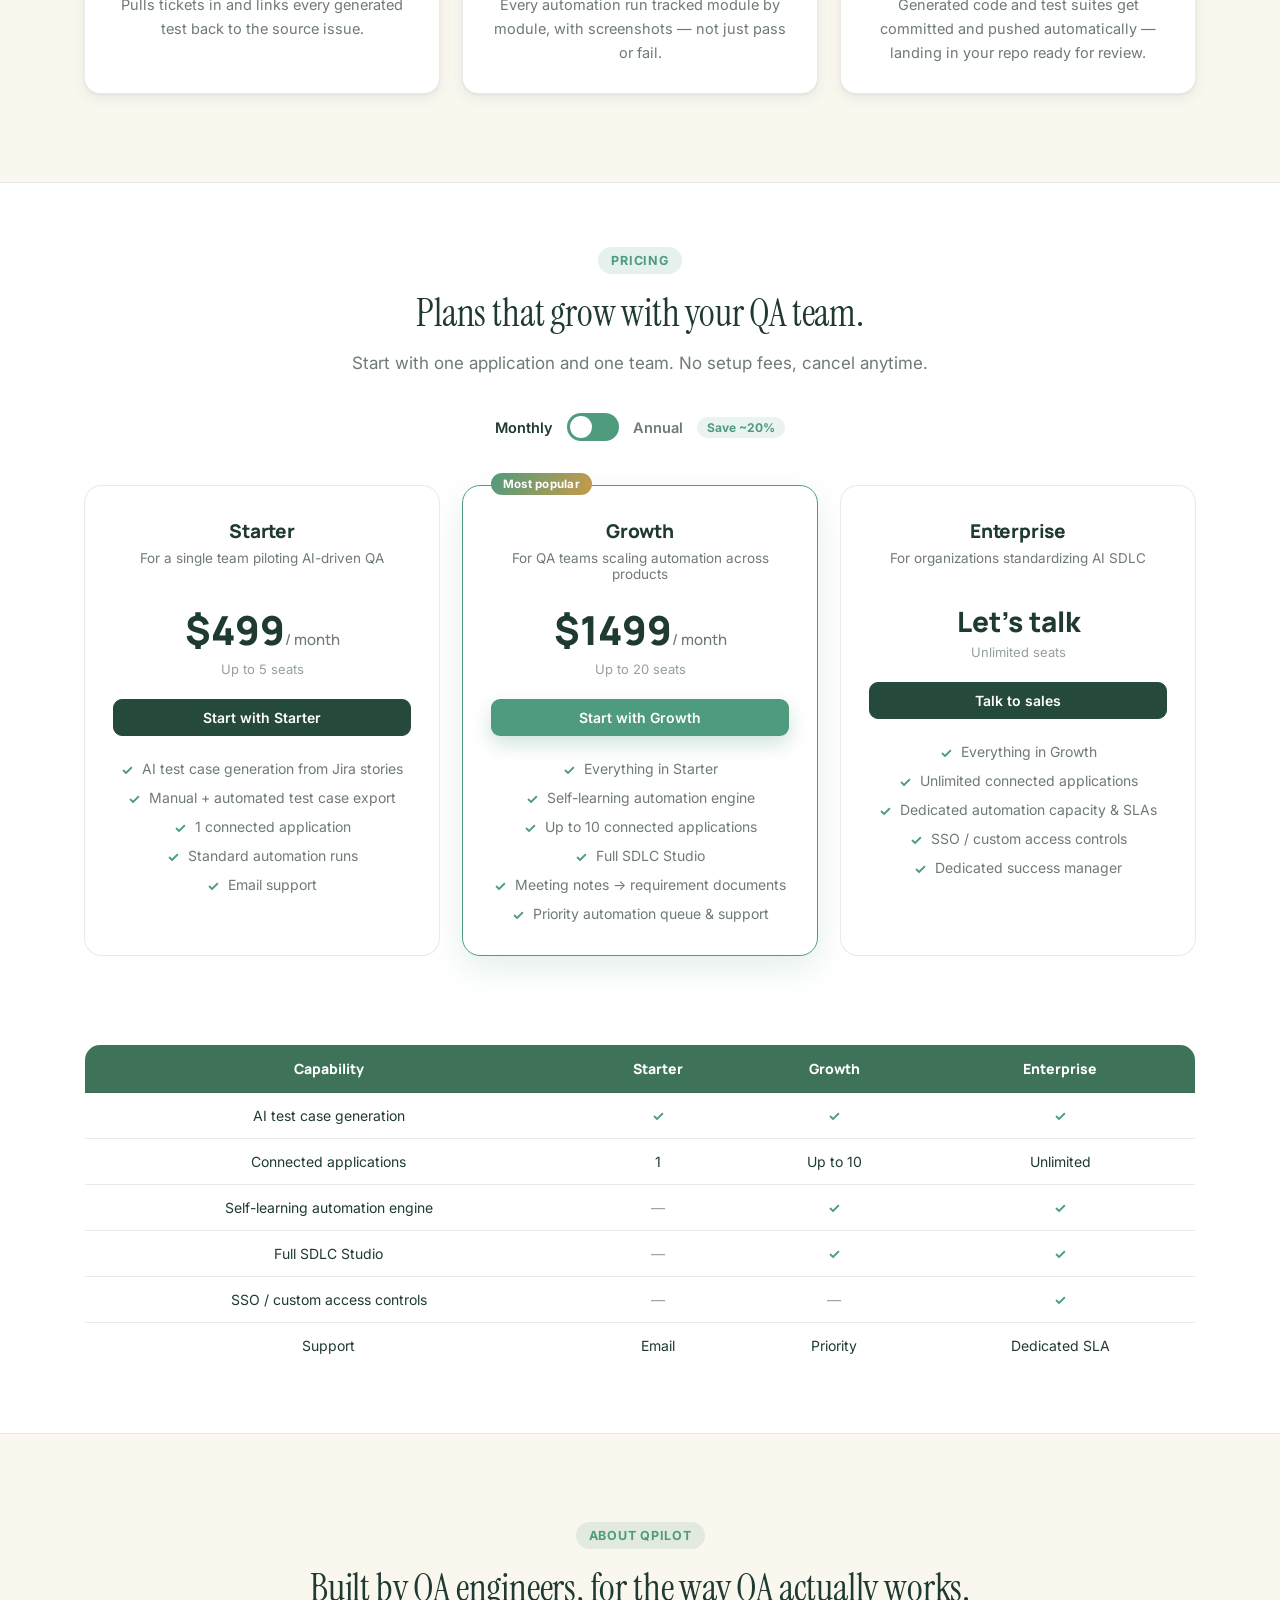
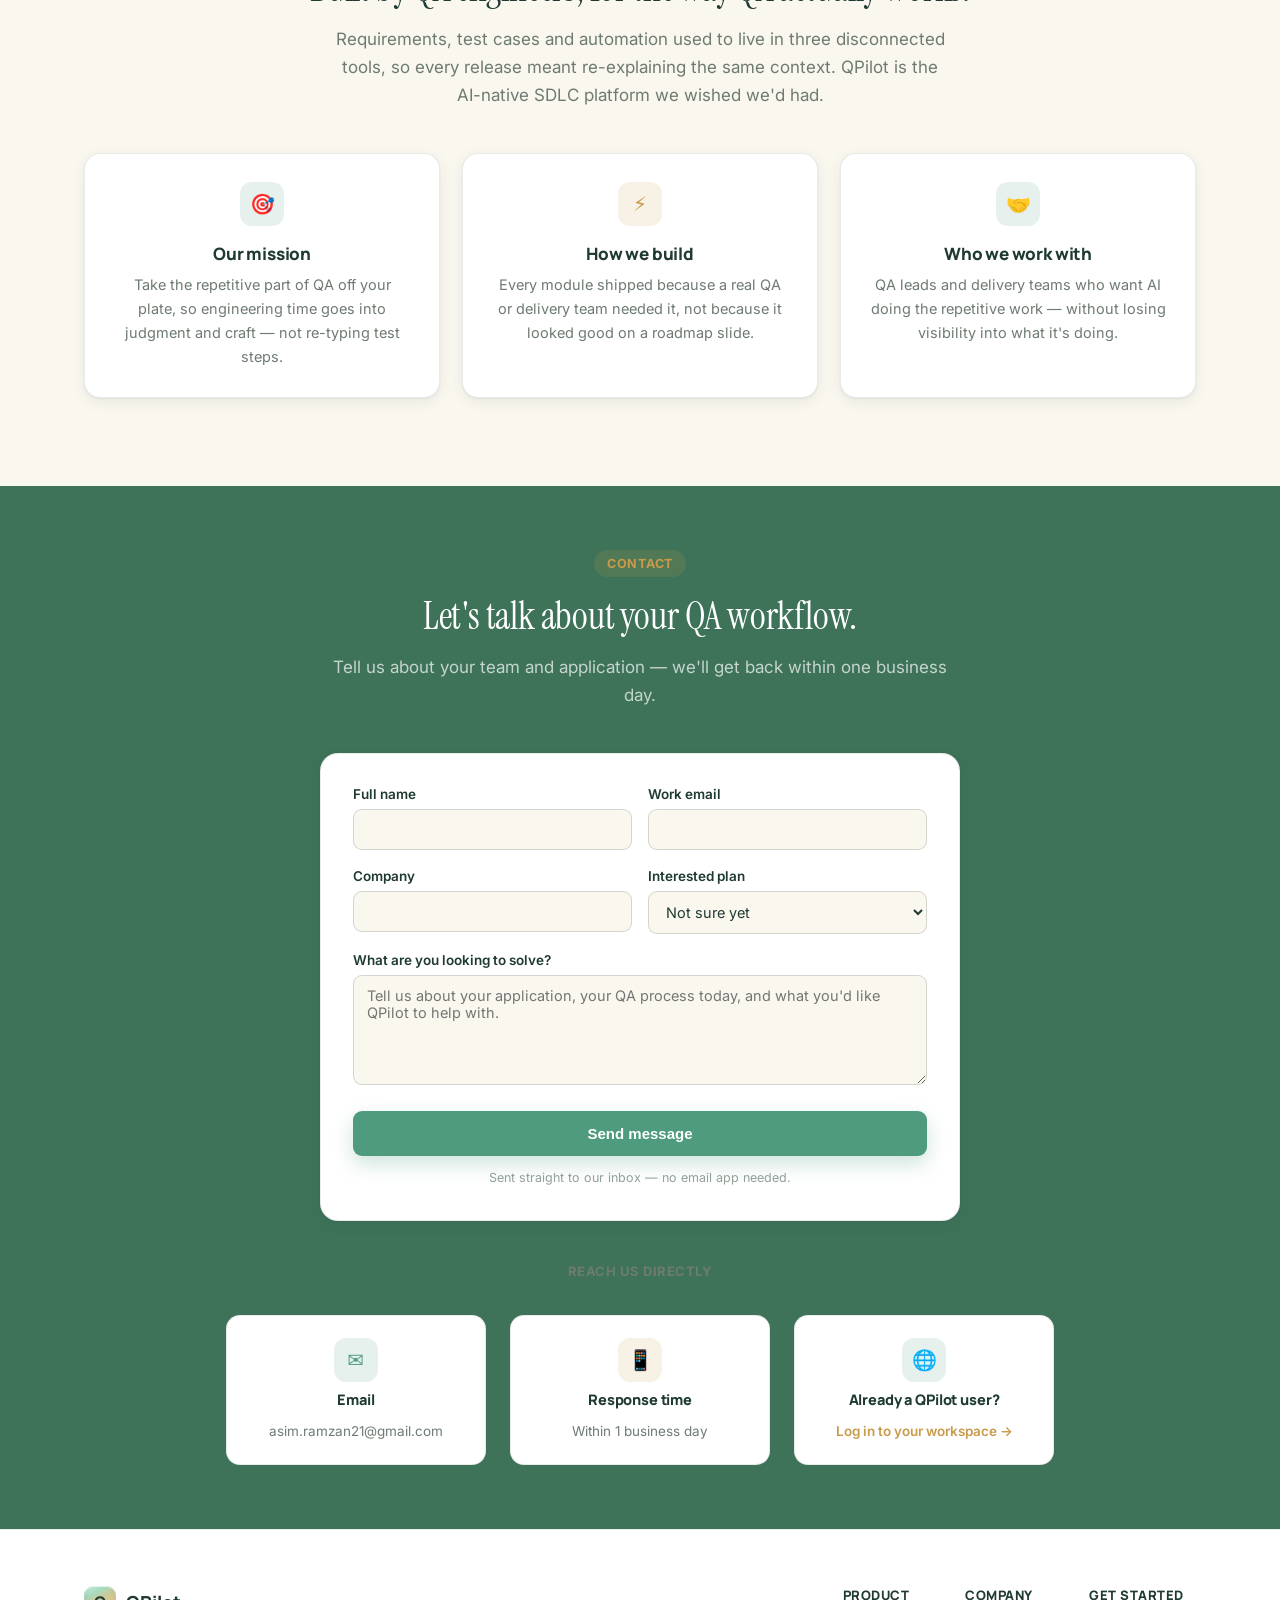
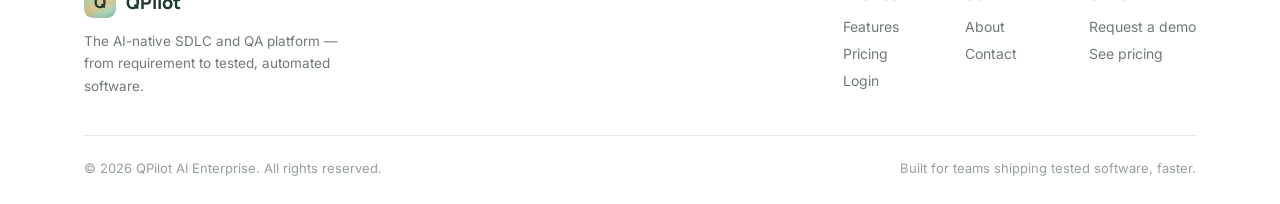
==== commit 29d994fd: "Add files via upload" ====
--- a/index.html
+++ b/index.html
@@ -11,7 +11,7 @@
 <meta name="keywords" content="AI QA platform, test automation, SDLC platform, self-healing automation, AI test case generation, Playwright automation, Jira test automation">
 <link rel="icon" type="image/svg+xml" href="data:image/svg+xml,%3Csvg xmlns='http://www.w3.org/2000/svg' viewBox='0 0 64 64'%3E%3Cdefs%3E%3ClinearGradient id='g' x1='0' y1='0' x2='1' y2='1'%3E%3Cstop offset='0' stop-color='%235B5FEF'/%3E%3Cstop offset='1' stop-color='%2322D3EE'/%3E%3C/linearGradient%3E%3C/defs%3E%3Crect width='64' height='64' rx='16' fill='url(%23g)'/%3E%3Ctext x='32' y='45' font-family='Georgia,serif' font-size='38' font-weight='700' fill='%23fff' text-anchor='middle'%3EQ%3C/text%3E%3C/svg%3E">
 <link rel="preconnect" href="https://fonts.googleapis.com">
-<link href="https://fonts.googleapis.com/css2?family=Montserrat:wght@500;600;700;800&family=Inter:wght@400;500;600;700;800&family=JetBrains+Mono:wght@500&display=swap" rel="stylesheet">
+<link href="https://fonts.googleapis.com/css2?family=Instrument+Serif:ital@0;1&family=Manrope:wght@700;800&family=Inter:wght@400;500;600;700;800&family=JetBrains+Mono:wght@500&display=swap" rel="stylesheet">
 <link rel="stylesheet" href="styles.css">
 </head>
 <body>
@@ -207,7 +207,7 @@
 <section class="qsite-section tight qsite-band" id="contact">
   <div class="wrap">
     <div class="qsite-center reveal" style="max-width:620px;margin-bottom:44px;">
-      <span class="qsite-eyebrow" style="background:rgba(34,211,238,.14);color:var(--accent);">Contact</span>
+      <span class="qsite-eyebrow" style="background:var(--accent-soft);color:var(--accent);">Contact</span>
       <h2 class="qsite-h2">Let's talk about your QA workflow.</h2>
       <p class="qsite-sub qsite-center">Tell us about your team and application — we'll get back within one business day.</p>
     </div>
--- a/styles.css
+++ b/styles.css
@@ -1,33 +1,34 @@
 /* ============================================================
-   QPilot Public Website - Dark + Green concept
-   Near-black navy . Indigo #6366F1 primary . Cyan #22D3EE + Green #34D399 accents
-   Montserrat for headings, Inter for body, JetBrains Mono for code
+   QPilot Public Website - Clarity concept (2026-09-24)
+   Light warm-neutral base . Sage-teal #4E9B7E primary . Gold #C99A4A accent
+   Instrument Serif for display headings . Manrope for card/UI headings . Inter for body
    ============================================================ */
 :root{
-  --dark:#0B1220; --dark2:#1B2745; --dark3:#2A3760;
-  --primary:#6366F1; --primary-soft:rgba(99,102,241,.14); --primary-mid:#8B8EF5; --primary-dim:#8B8EF5;
-  --accent:#22D3EE; --accent-soft:rgba(34,211,238,.12);
-  --green:#34D399; --green-soft:rgba(52,211,153,.12);
-  --bg:#0B1220; --surface:#141D33; --text:#EDEFF7; --text2:#9AA3BE; --muted:#748099;
-  --border:rgba(255,255,255,.08); --border2:rgba(255,255,255,.14);
-  --success:#34D399; --success-soft:rgba(52,211,153,.12);
-  --danger:#F87171; --danger-soft:rgba(248,113,113,.12);
-  --warning:#FBBF24; --warning-soft:rgba(251,191,36,.12);
-  --shadow:0 1px 3px rgba(0,0,0,.3),0 8px 24px rgba(0,0,0,.35);
-  --shadow-sm:0 1px 2px rgba(0,0,0,.2),0 4px 14px rgba(0,0,0,.28);
+  --dark:#EFE9D6; --dark2:#254A3C; --dark3:#3E7359;
+  --primary:#4E9B7E; --primary-soft:rgba(78,155,126,.14); --primary-mid:#6FB89A; --primary-dim:#6FB89A;
+  --accent:#C99A4A; --accent-soft:rgba(201,154,74,.14);
+  --green:#5FAE8C; --green-soft:rgba(95,174,140,.14);
+  --bg:#FAF7EF; --surface:#FFFFFF; --text:#1F3A32; --text2:#6E7B72; --muted:#94A199;
+  --border:rgba(31,58,50,.10); --border2:rgba(31,58,50,.18);
+  --success:#4E9B7E; --success-soft:rgba(78,155,126,.12);
+  --danger:#B85A46; --danger-soft:rgba(184,90,70,.12);
+  --warning:#C99A4A; --warning-soft:rgba(201,154,74,.12);
+  --shadow:0 1px 3px rgba(31,58,50,.08),0 8px 24px rgba(31,58,50,.10);
+  --shadow-sm:0 1px 2px rgba(31,58,50,.06),0 4px 14px rgba(31,58,50,.08);
   --maxw:1160px;
 }
 *{box-sizing:border-box;}
 .qsite-grain{position:fixed;inset:0;opacity:.5;pointer-events:none;z-index:1;
-  background-image:radial-gradient(circle at 15% 20%,rgba(91,95,239,.05) 0%,transparent 45%),
-                    radial-gradient(circle at 85% 75%,rgba(34,211,238,.04) 0%,transparent 45%);}
+  background-image:radial-gradient(circle at 15% 20%,rgba(78,155,126,.05) 0%,transparent 45%),
+                    radial-gradient(circle at 85% 75%,rgba(201,154,74,.04) 0%,transparent 45%);}
 html,body{margin:0;padding:0;}
 body{
   font-family:'Inter',system-ui,-apple-system,sans-serif;
   background:var(--bg); color:var(--text);
   -webkit-font-smoothing:antialiased;
 }
-h1,h2,h3,h4{font-family:'Montserrat',-apple-system,sans-serif;margin:0;color:#fff;letter-spacing:-.01em;font-weight:700;}
+h1,h2{font-family:'Instrument Serif',Georgia,serif;margin:0;color:var(--text);letter-spacing:-.005em;font-weight:400;}
+h3,h4{font-family:'Manrope',-apple-system,sans-serif;margin:0;color:var(--text);letter-spacing:-.01em;font-weight:800;}
 p{margin:0;line-height:1.65;}
 a{color:inherit;text-decoration:none;}
 img{max-width:100%;}
@@ -37,26 +38,26 @@
 /* ---- Top nav ---- */
 .qsite-nav{
   position:sticky;top:0;z-index:50;
-  background:rgba(27,39,69,.92);backdrop-filter:blur(10px);
-  border-bottom:1px solid rgba(255,255,255,.08);
+  background:rgba(250,247,239,.86);backdrop-filter:blur(10px);
+  border-bottom:1px solid var(--border);
 }
 .qsite-nav-inner{max-width:var(--maxw);margin:0 auto;padding:0 24px;height:64px;display:flex;align-items:center;justify-content:space-between;}
-.qsite-brand{display:flex;align-items:center;gap:10px;color:#fff;font-family:'Montserrat',sans-serif;font-weight:700;font-size:18px;}
-.qsite-brand-mark{width:32px;height:32px;border-radius:9px;background:linear-gradient(135deg,var(--primary),var(--accent));display:flex;align-items:center;justify-content:center;font-family:'Montserrat',sans-serif;font-weight:700;color:#fff;font-size:16px;flex:none;}
+.qsite-brand{display:flex;align-items:center;gap:10px;color:var(--text);font-family:'Manrope',sans-serif;font-weight:800;font-size:18px;}
+.qsite-brand-mark{width:32px;height:32px;border-radius:9px;background:linear-gradient(152deg,#CDEEE0 0%,#A8DCC0 24%,#C7CB9C 42%,#E0C68E 58%,#B0DCC0 78%,#8FCBB0 100%);display:flex;align-items:center;justify-content:center;font-family:'Manrope',sans-serif;font-weight:800;color:#213B34;font-size:16px;flex:none;box-shadow:inset 0 1px 1px rgba(255,255,255,.7),inset 0 -4px 7px rgba(20,60,50,.14);}
 .qsite-links{display:flex;align-items:center;gap:28px;}
-.qsite-links a{color:rgba(255,255,255,.72);font-size:14.5px;font-weight:500;transition:color .15s;}
-.qsite-links a:hover,.qsite-links a.active{color:#fff;}
+.qsite-links a{color:var(--text2);font-size:14.5px;font-weight:500;transition:color .15s;}
+.qsite-links a:hover,.qsite-links a.active{color:var(--text);}
 .qsite-cta-group{display:flex;align-items:center;gap:10px;}
 .qsite-btn{display:inline-flex;align-items:center;justify-content:center;gap:8px;padding:9px 18px;border-radius:9px;font-weight:600;font-size:14px;border:1.5px solid transparent;cursor:pointer;transition:.15s;white-space:nowrap;}
-.qsite-btn-primary{background:var(--primary);color:#fff;box-shadow:0 8px 20px rgba(91,95,239,.28);}
-.qsite-btn-primary:hover{background:#4548d1;color:#fff;}
-.qsite-btn-ghost{background:transparent;color:rgba(255,255,255,.85);border-color:rgba(255,255,255,.22);}
-.qsite-btn-ghost:hover{border-color:rgba(255,255,255,.5);color:#fff;}
+.qsite-btn-primary{background:var(--primary);color:#fff;box-shadow:0 8px 20px rgba(78,155,126,.28);}
+.qsite-btn-primary:hover{background:#3E8069;color:#fff;}
+.qsite-btn-ghost{background:transparent;color:var(--text);border-color:var(--border2);}
+.qsite-btn-ghost:hover{border-color:var(--text2);color:var(--text);}
 .qsite-btn-dark{background:var(--dark2);color:#fff;border-color:var(--dark2);}
 .qsite-btn-dark:hover{background:var(--dark3);}
-.qsite-nav-toggle{display:none;background:none;border:none;color:#fff;font-size:22px;cursor:pointer;}
+.qsite-nav-toggle{display:none;background:none;border:none;color:var(--text);font-size:22px;cursor:pointer;}
 @media(max-width:860px){
-  .qsite-links{position:fixed;top:64px;left:0;right:0;background:var(--dark);flex-direction:column;align-items:flex-start;gap:2px;padding:10px 24px 18px;border-bottom:1px solid rgba(255,255,255,.08);display:none;}
+  .qsite-links{position:fixed;top:64px;left:0;right:0;background:var(--surface);flex-direction:column;align-items:flex-start;gap:2px;padding:10px 24px 18px;border-bottom:1px solid var(--border);box-shadow:var(--shadow-sm);display:none;}
   .qsite-links.open{display:flex;}
   .qsite-links a{padding:10px 0;width:100%;}
   .qsite-nav-toggle{display:block;}
@@ -67,24 +68,24 @@
 .qsite-section{padding:88px 0;}
 .qsite-section.tight{padding:64px 0;}
 .qsite-eyebrow{display:inline-flex;align-items:center;gap:7px;font-size:12.5px;font-weight:700;letter-spacing:.06em;text-transform:uppercase;color:var(--primary);background:var(--primary-soft);padding:6px 13px;border-radius:100px;margin-bottom:18px;}
-.qsite-h2{font-size:clamp(26px,4.2vw,38px);font-weight:700;line-height:1.2;overflow-wrap:break-word;}
+.qsite-h2{font-size:clamp(26px,4.2vw,38px);font-weight:400;line-height:1.15;overflow-wrap:break-word;}
 .qsite-sub{color:var(--text2);font-size:17px;max-width:620px;margin-top:14px;line-height:1.65;}
 .qsite-center{text-align:center;margin-left:auto;margin-right:auto;}
 
 /* ---- Hero ---- */
-.qsite-hero{background:radial-gradient(ellipse at 30% 0%,var(--dark3) 0%,var(--dark) 60%);position:relative;overflow:hidden;padding:120px 0 100px;}
-.qsite-hero::before{content:"";position:absolute;top:-180px;right:-180px;width:560px;height:560px;border-radius:50%;background:radial-gradient(circle,rgba(34,211,238,.22),transparent 70%);}
-.qsite-hero::after{content:"";position:absolute;bottom:-220px;left:-140px;width:520px;height:520px;border-radius:50%;background:radial-gradient(circle,rgba(91,95,239,.28),transparent 70%);}
+.qsite-hero{background:radial-gradient(ellipse at 30% 0%,var(--primary-soft) 0%,var(--bg) 62%);position:relative;overflow:hidden;padding:120px 0 100px;}
+.qsite-hero::before{content:"";position:absolute;top:-180px;right:-180px;width:560px;height:560px;border-radius:50%;background:radial-gradient(circle,rgba(201,154,74,.14),transparent 70%);}
+.qsite-hero::after{content:"";position:absolute;bottom:-220px;left:-140px;width:520px;height:520px;border-radius:50%;background:radial-gradient(circle,rgba(78,155,126,.16),transparent 70%);}
 .qsite-hero-inner{position:relative;z-index:1;max-width:1060px;}
-.qsite-hero .qsite-eyebrow{background:rgba(34,211,238,.14);color:var(--accent);}
-.qsite-hero h1{color:#fff;font-size:clamp(30px,5.2vw,52px);line-height:1.18;font-weight:700;overflow-wrap:break-word;max-width:20ch;margin-left:auto;margin-right:auto;text-wrap:balance;}
-.qsite-hero h1 .accent{background:linear-gradient(90deg,var(--accent),var(--primary-mid));-webkit-background-clip:text;background-clip:text;color:transparent;display:inline-block;}
-.qsite-hero p.lead{color:rgba(255,255,255,.72);font-size:18.5px;line-height:1.65;margin-top:20px;max-width:600px;margin-left:auto;margin-right:auto;}
+.qsite-hero .qsite-eyebrow{background:var(--accent-soft);color:var(--accent);}
+.qsite-hero h1{color:var(--text);font-size:clamp(30px,5.2vw,52px);line-height:1.14;font-weight:400;overflow-wrap:break-word;max-width:20ch;margin-left:auto;margin-right:auto;text-wrap:balance;}
+.qsite-hero h1 .accent{background:linear-gradient(90deg,var(--primary),var(--accent));-webkit-background-clip:text;background-clip:text;color:transparent;display:inline-block;font-style:italic;}
+.qsite-hero p.lead{color:var(--text2);font-size:18.5px;line-height:1.65;margin-top:20px;max-width:600px;margin-left:auto;margin-right:auto;}
 .qsite-hero-actions{display:flex;gap:14px;margin-top:34px;flex-wrap:wrap;}
 .qsite-hero .qsite-btn{padding:13px 26px;font-size:15px;}
 .qsite-hero-proof{display:flex;gap:36px;margin-top:56px;flex-wrap:wrap;}
-.qsite-hero-proof div{color:rgba(255,255,255,.55);font-size:13px;}
-.qsite-hero-proof strong{display:block;color:#fff;font-family:'Montserrat',sans-serif;font-size:26px;font-weight:700;}
+.qsite-hero-proof div{color:var(--text2);font-size:13px;}
+.qsite-hero-proof strong{display:block;color:var(--text);font-family:'Manrope',sans-serif;font-size:26px;font-weight:800;}
 @media(max-width:640px){.qsite-hero{padding:96px 0 72px;}}
 
 /* ---- Cards / grids ---- */
@@ -99,42 +100,42 @@
 .qsite-icon{width:44px;height:44px;border-radius:12px;display:flex;align-items:center;justify-content:center;font-size:20px;background:var(--primary-soft);color:var(--primary);margin-bottom:16px;}
 .qsite-icon.accent{background:var(--accent-soft);color:var(--accent);}
 .qsite-icon.green{background:var(--green-soft);color:var(--green);}
-.qsite-card h3{font-size:17px;font-weight:700;margin-bottom:8px;}
+.qsite-card h3{font-size:17px;font-weight:800;margin-bottom:8px;}
 .qsite-card p{color:var(--text2);font-size:14.5px;}
 
 .qsite-band{background:var(--dark3);}
 .qsite-band .qsite-h2,.qsite-band h3{color:#fff;}
-.qsite-band .qsite-sub{color:rgba(255,255,255,.65);}
+.qsite-band .qsite-sub{color:rgba(255,255,255,.7);}
 
 /* ---- Stats ---- */
 .qsite-stats{display:flex;gap:0;border:1px solid var(--border);border-radius:16px;overflow:hidden;background:var(--surface);}
 .qsite-stat{flex:1;padding:26px 20px;text-align:center;border-right:1px solid var(--border);}
 .qsite-stat:last-child{border-right:none;}
-.qsite-stat strong{display:block;font-family:'Montserrat',sans-serif;font-size:30px;font-weight:700;color:var(--primary);}
+.qsite-stat strong{display:block;font-family:'Manrope',sans-serif;font-size:30px;font-weight:800;color:var(--primary);}
 .qsite-stat span{font-size:13px;color:var(--text2);}
 @media(max-width:640px){.qsite-stats{flex-direction:column;}.qsite-stat{border-right:none;border-bottom:1px solid var(--border);}}
 
 /* ---- CTA band ---- */
-.qsite-cta-band{background:linear-gradient(135deg,var(--primary),#4548d1 55%,#3739a8);border-radius:24px;padding:56px;text-align:center;color:#fff;position:relative;overflow:hidden;}
-.qsite-cta-band::after{content:"";position:absolute;inset:0;background:radial-gradient(circle at 80% 0%,rgba(34,211,238,.28),transparent 55%);}
+.qsite-cta-band{background:linear-gradient(135deg,#254A3C 0%,#3E7359 55%,#8C6A2E 100%);border-radius:24px;padding:56px;text-align:center;color:#fff;position:relative;overflow:hidden;}
+.qsite-cta-band::after{content:"";position:absolute;inset:0;background:radial-gradient(circle at 80% 0%,rgba(230,197,142,.25),transparent 55%);}
 .qsite-cta-band > *{position:relative;z-index:1;}
 .qsite-cta-band h2{color:#fff;font-size:30px;}
-.qsite-cta-band p{color:rgba(255,255,255,.8);margin-top:10px;font-size:15.5px;}
+.qsite-cta-band p{color:rgba(255,255,255,.82);margin-top:10px;font-size:15.5px;}
 .qsite-cta-band .qsite-hero-actions{justify-content:center;margin-top:26px;}
-.qsite-cta-band .qsite-btn-primary{background:#fff;color:var(--dark);box-shadow:none;}
+.qsite-cta-band .qsite-btn-primary{background:#fff;color:var(--dark2);box-shadow:none;}
 .qsite-cta-band .qsite-btn-primary:hover{background:var(--accent-soft);}
 .qsite-cta-band .qsite-btn-ghost{border-color:rgba(255,255,255,.4);color:#fff;}
 
 /* ---- Footer ---- */
-.qsite-footer{background:var(--dark2);border-top:1px solid var(--border);color:rgba(255,255,255,.6);padding:56px 0 28px;margin-top:0;}
-.qsite-footer-top{display:flex;justify-content:space-between;gap:40px;flex-wrap:wrap;padding-bottom:36px;border-bottom:1px solid rgba(255,255,255,.08);}
+.qsite-footer{background:var(--surface);border-top:1px solid var(--border);color:var(--text2);padding:56px 0 28px;margin-top:0;}
+.qsite-footer-top{display:flex;justify-content:space-between;gap:40px;flex-wrap:wrap;padding-bottom:36px;border-bottom:1px solid var(--border);}
 .qsite-footer-brand{max-width:280px;}
-.qsite-footer-brand p{color:rgba(255,255,255,.5);font-size:13.5px;margin-top:12px;}
+.qsite-footer-brand p{color:var(--text2);font-size:13.5px;margin-top:12px;}
 .qsite-footer-cols{display:flex;gap:56px;flex-wrap:wrap;}
-.qsite-footer-col h4{color:#fff;font-size:13px;font-weight:600;margin-bottom:14px;text-transform:uppercase;letter-spacing:.04em;}
-.qsite-footer-col a{display:block;color:rgba(255,255,255,.6);font-size:14px;margin-bottom:10px;}
-.qsite-footer-col a:hover{color:#fff;}
-.qsite-footer-bottom{display:flex;justify-content:space-between;padding-top:24px;font-size:13px;color:rgba(255,255,255,.4);flex-wrap:wrap;gap:10px;}
+.qsite-footer-col h4{color:var(--text);font-size:13px;font-weight:800;margin-bottom:14px;text-transform:uppercase;letter-spacing:.04em;}
+.qsite-footer-col a{display:block;color:var(--text2);font-size:14px;margin-bottom:10px;}
+.qsite-footer-col a:hover{color:var(--text);}
+.qsite-footer-bottom{display:flex;justify-content:space-between;padding-top:24px;font-size:13px;color:var(--muted);flex-wrap:wrap;gap:10px;}
 
 /* ---- Badge / pill ---- */
 .qsite-pill{display:inline-flex;align-items:center;gap:6px;font-size:12.5px;font-weight:600;padding:4px 11px;border-radius:100px;background:var(--success-soft);color:var(--success);}
@@ -142,7 +143,7 @@
 /* ---- Pricing page ---- */
 .qp-toggle-wrap{display:flex;align-items:center;justify-content:center;gap:14px;margin-top:36px;}
 .qp-toggle-label{font-size:14.5px;font-weight:600;color:var(--text2);}
-.qp-toggle-label.on{color:#fff;}
+.qp-toggle-label.on{color:var(--text);}
 .qp-toggle{position:relative;width:52px;height:28px;background:var(--primary);border-radius:100px;border:none;cursor:pointer;flex:none;}
 .qp-toggle::after{content:"";position:absolute;top:3px;left:3px;width:22px;height:22px;border-radius:50%;background:#fff;transition:.2s;}
 .qp-toggle.annual::after{left:27px;}
@@ -150,11 +151,11 @@
 .qp-plans{display:grid;grid-template-columns:repeat(3,1fr);gap:22px;margin-top:44px;align-items:stretch;}
 @media(max-width:900px){.qp-plans{grid-template-columns:1fr;}}
 .qp-plan{background:var(--surface);border:1.5px solid var(--border);border-radius:18px;padding:32px 28px;display:flex;flex-direction:column;}
-.qp-plan.highlight{border-color:var(--primary);box-shadow:0 12px 32px rgba(91,95,239,.16);position:relative;}
-.qp-plan.highlight::before{content:"Most popular";position:absolute;top:-13px;left:28px;background:var(--primary);color:#fff;font-size:11.5px;font-weight:700;padding:4px 12px;border-radius:100px;letter-spacing:.02em;}
-.qp-plan h3{font-size:19px;font-weight:700;}
+.qp-plan.highlight{border-color:var(--primary);box-shadow:0 12px 32px rgba(78,155,126,.16);position:relative;}
+.qp-plan.highlight::before{content:"Most popular";position:absolute;top:-13px;left:28px;background:linear-gradient(120deg,var(--primary),var(--accent));color:#fff;font-size:11.5px;font-weight:700;padding:4px 12px;border-radius:100px;letter-spacing:.02em;}
+.qp-plan h3{font-size:19px;font-weight:800;}
 .qp-plan .qp-tagline{color:var(--text2);font-size:13.5px;margin-top:6px;min-height:34px;}
-.qp-price{font-family:'Montserrat',sans-serif;font-weight:700;font-size:40px;color:#fff;margin-top:18px;}
+.qp-price{font-family:'Manrope',sans-serif;font-weight:800;font-size:40px;color:var(--text);margin-top:18px;}
 .qp-price small{font-size:15px;font-weight:500;color:var(--text2);}
 .qp-price.custom{font-size:28px;}
 .qp-seats{font-size:13px;color:var(--muted);margin-top:4px;}
@@ -165,7 +166,7 @@
 .qp-compare{margin-top:88px;overflow-x:auto;}
 .qp-compare table{width:100%;border-collapse:collapse;background:var(--surface);border:1px solid var(--border);border-radius:16px;overflow:hidden;min-width:640px;}
 .qp-compare th,.qp-compare td{padding:14px 18px;text-align:left;font-size:14px;border-bottom:1px solid var(--border);}
-.qp-compare th{background:var(--dark3);color:#fff;font-weight:600;font-family:'Montserrat',sans-serif;}
+.qp-compare th{background:var(--dark3);color:#fff;font-weight:800;font-family:'Manrope',sans-serif;}
 .qp-compare td:not(:first-child),.qp-compare th:not(:first-child){text-align:center;}
 .qp-compare tbody tr:last-child td{border-bottom:none;}
 .qp-compare td.yes{color:var(--success);font-weight:700;}
@@ -176,10 +177,10 @@
 .qsite-links{position:relative;}
 .qnav-pill{position:absolute;top:0;height:100%;background:var(--primary);border-radius:100px;transition:left .35s cubic-bezier(.65,0,.35,1),width .35s cubic-bezier(.65,0,.35,1);z-index:0;}
 .qsite-links a{position:relative;z-index:1;}
-.qsite-nav.scrolled{box-shadow:0 8px 24px rgba(0,0,0,.18);}
+.qsite-nav.scrolled{box-shadow:0 8px 24px rgba(31,58,50,.10);}
 @media(prefers-reduced-motion: reduce){html{scroll-behavior:auto;}}
 
-.orb{position:absolute;border-radius:50%;filter:blur(50px);opacity:.55;animation:qfloat 10s ease-in-out infinite;pointer-events:none;}
+.orb{position:absolute;border-radius:50%;filter:blur(50px);opacity:.22;animation:qfloat 10s ease-in-out infinite;pointer-events:none;}
 .orb1{width:420px;height:420px;background:var(--accent);top:-140px;right:-100px;}
 .orb2{width:380px;height:380px;background:var(--primary);bottom:-180px;left:-120px;animation-delay:-5s;}
 @keyframes qfloat{0%,100%{transform:translateY(0) scale(1);}50%{transform:translateY(-26px) scale(1.06);}}
@@ -201,12 +202,12 @@
 @media(max-width:640px){.bento{grid-template-columns:1fr;}.qsite-card.big{grid-column:auto;}}
 
 .qsite-card{position:relative;overflow:hidden;transition:transform .3s,box-shadow .3s;}
-.qsite-card:hover{transform:translateY(-4px);box-shadow:0 16px 32px rgba(22,33,58,.1);}
-.qsite-card::before{content:"";position:absolute;inset:0;background:radial-gradient(220px circle at var(--mx,50%) var(--my,0%),rgba(91,95,239,.10),transparent 70%);opacity:0;transition:opacity .3s;pointer-events:none;}
+.qsite-card:hover{transform:translateY(-4px);box-shadow:0 16px 32px rgba(31,58,50,.12);}
+.qsite-card::before{content:"";position:absolute;inset:0;background:radial-gradient(220px circle at var(--mx,50%) var(--my,0%),rgba(78,155,126,.10),transparent 70%);opacity:0;transition:opacity .3s;pointer-events:none;}
 .qsite-card:hover::before{opacity:1;}
 @media(prefers-reduced-motion: reduce){.qsite-card,.qsite-card:hover{transform:none;}}
 
-.cnt-txt{display:block;color:#fff;font-family:'Montserrat',sans-serif;font-size:26px;font-weight:700;}
+.cnt-txt{display:block;color:var(--text);font-family:'Manrope',sans-serif;font-size:26px;font-weight:800;}
 
 /* ---- Contact page ---- */
 .qc-wrap{display:flex;flex-direction:column;align-items:center;gap:40px;}
@@ -214,11 +215,11 @@
 .qc-info-row{display:flex;gap:24px;flex-wrap:wrap;justify-content:center;width:100%;}
 .qc-info-item{display:flex;flex-direction:column;align-items:center;gap:8px;flex:1 1 220px;max-width:260px;text-align:center;background:var(--surface);border:1px solid var(--border);border-radius:14px;padding:22px 18px;}
 .qc-info-item .qsite-icon{margin-bottom:0;flex:none;}
-.qc-info-item h4{font-size:14.5px;font-weight:700;color:#fff;margin-bottom:3px;}
+.qc-info-item h4{font-size:14.5px;font-weight:800;color:var(--text);margin-bottom:3px;}
 .qc-info-item p{font-size:13.5px;color:var(--text2);}
 .qc-form{width:100%;max-width:640px;background:var(--surface);border:1px solid var(--border);border-radius:18px;padding:32px;box-shadow:var(--shadow-sm);}
 .qc-field{margin-bottom:18px;}
-.qc-field label{display:block;font-size:13.5px;font-weight:600;color:#fff;margin-bottom:7px;}
+.qc-field label{display:block;font-size:13.5px;font-weight:600;color:var(--text);margin-bottom:7px;}
 .qc-field input,.qc-field textarea,.qc-field select{width:100%;padding:11px 13px;border:1.5px solid var(--border2);border-radius:9px;font-family:'Inter',sans-serif;font-size:14.5px;color:var(--text);background:var(--bg);}
 .qc-field input:focus,.qc-field textarea:focus,.qc-field select:focus{outline:none;border-color:var(--primary);background:var(--surface);}
 .qc-field textarea{resize:vertical;min-height:110px;}
@@ -253,29 +254,29 @@
 .qsite-btn{transition:transform .2s ease,background .15s,border-color .15s;}
 
 .qsite-eyebrow{position:relative;}
-.qsite-hero .qsite-eyebrow::before{content:"";display:inline-block;width:6px;height:6px;border-radius:50%;background:var(--green);box-shadow:0 0 8px var(--green);margin-right:2px;animation:qPulse 2s ease-in-out infinite;}
+.qsite-hero .qsite-eyebrow::before{content:"";display:inline-block;width:6px;height:6px;border-radius:50%;background:var(--accent);box-shadow:0 0 8px var(--accent);margin-right:2px;animation:qPulse 2s ease-in-out infinite;}
 @keyframes qPulse{0%,100%{opacity:1;}50%{opacity:.4;}}
 @media(prefers-reduced-motion: reduce){.qsite-hero .qsite-eyebrow::before{animation:none;}}
 
-.cnt,.cnt-txt,.qsite-stat strong{background:linear-gradient(90deg,#fff,var(--green));-webkit-background-clip:text;background-clip:text;}
+.cnt,.cnt-txt,.qsite-stat strong{background:linear-gradient(90deg,var(--text),var(--primary));-webkit-background-clip:text;background-clip:text;}
 .cnt{color:transparent;}
-.qsite-hero-proof strong.cnt{color:transparent;background:linear-gradient(90deg,#fff,var(--green));-webkit-background-clip:text;background-clip:text;}
-.qsite-hero-proof strong.cnt-txt{color:transparent;background:linear-gradient(90deg,#fff,var(--green));-webkit-background-clip:text;background-clip:text;}
+.qsite-hero-proof strong.cnt{color:transparent;background:linear-gradient(90deg,var(--text),var(--primary));-webkit-background-clip:text;background-clip:text;}
+.qsite-hero-proof strong.cnt-txt{color:transparent;background:linear-gradient(90deg,var(--text),var(--primary));-webkit-background-clip:text;background-clip:text;}
 
 /* ---- Hero proof stats: chip cards ---- */
 .qsite-hero-proof{gap:12px;flex-wrap:nowrap;}
 .proof-chip{display:flex;align-items:center;justify-content:center;text-align:center;background:var(--surface);border:1px solid var(--border);border-radius:14px;padding:18px 22px;width:300px;flex:none;transition:transform .25s,border-color .25s;}
-.proof-chip:hover{transform:translateY(-3px);border-color:rgba(52,211,153,.4);}
+.proof-chip:hover{transform:translateY(-3px);border-color:rgba(78,155,126,.4);}
 .proof-text{display:flex;flex-direction:column;align-items:center;min-width:0;}
 .qsite-hero-proof .proof-chip strong{font-size:17px;margin-bottom:3px;white-space:nowrap;}
-.qsite-hero-proof .proof-chip span{font-size:12px;color:rgba(255,255,255,.55);line-height:1.4;}
+.qsite-hero-proof .proof-chip span{font-size:12px;color:var(--text2);line-height:1.4;}
 @media(max-width:1060px){.qsite-hero-proof{flex-wrap:wrap;}.proof-chip{width:calc(50% - 6px);}}
 @media(max-width:640px){.qsite-hero-proof{flex-wrap:wrap;}.proof-chip{max-width:100%;width:100%;}}
 
 /* ---- Features: compact tag row ---- */
 .tag-row{display:flex;flex-wrap:wrap;justify-content:center;gap:12px;margin-top:28px;}
 .tag-chip{display:inline-flex;align-items:center;gap:8px;background:var(--surface);border:1px solid var(--border);border-radius:100px;padding:10px 18px;font-size:13.5px;font-weight:600;color:var(--text2);transition:transform .25s,border-color .25s,color .25s;}
-.tag-chip:hover{transform:translateY(-3px);border-color:var(--green);color:#fff;}
+.tag-chip:hover{transform:translateY(-3px);border-color:var(--primary);color:var(--text);}
 
 /* ---- Single-line headings where the copy allows it ---- */
 .nowrap-lg{white-space:nowrap;}
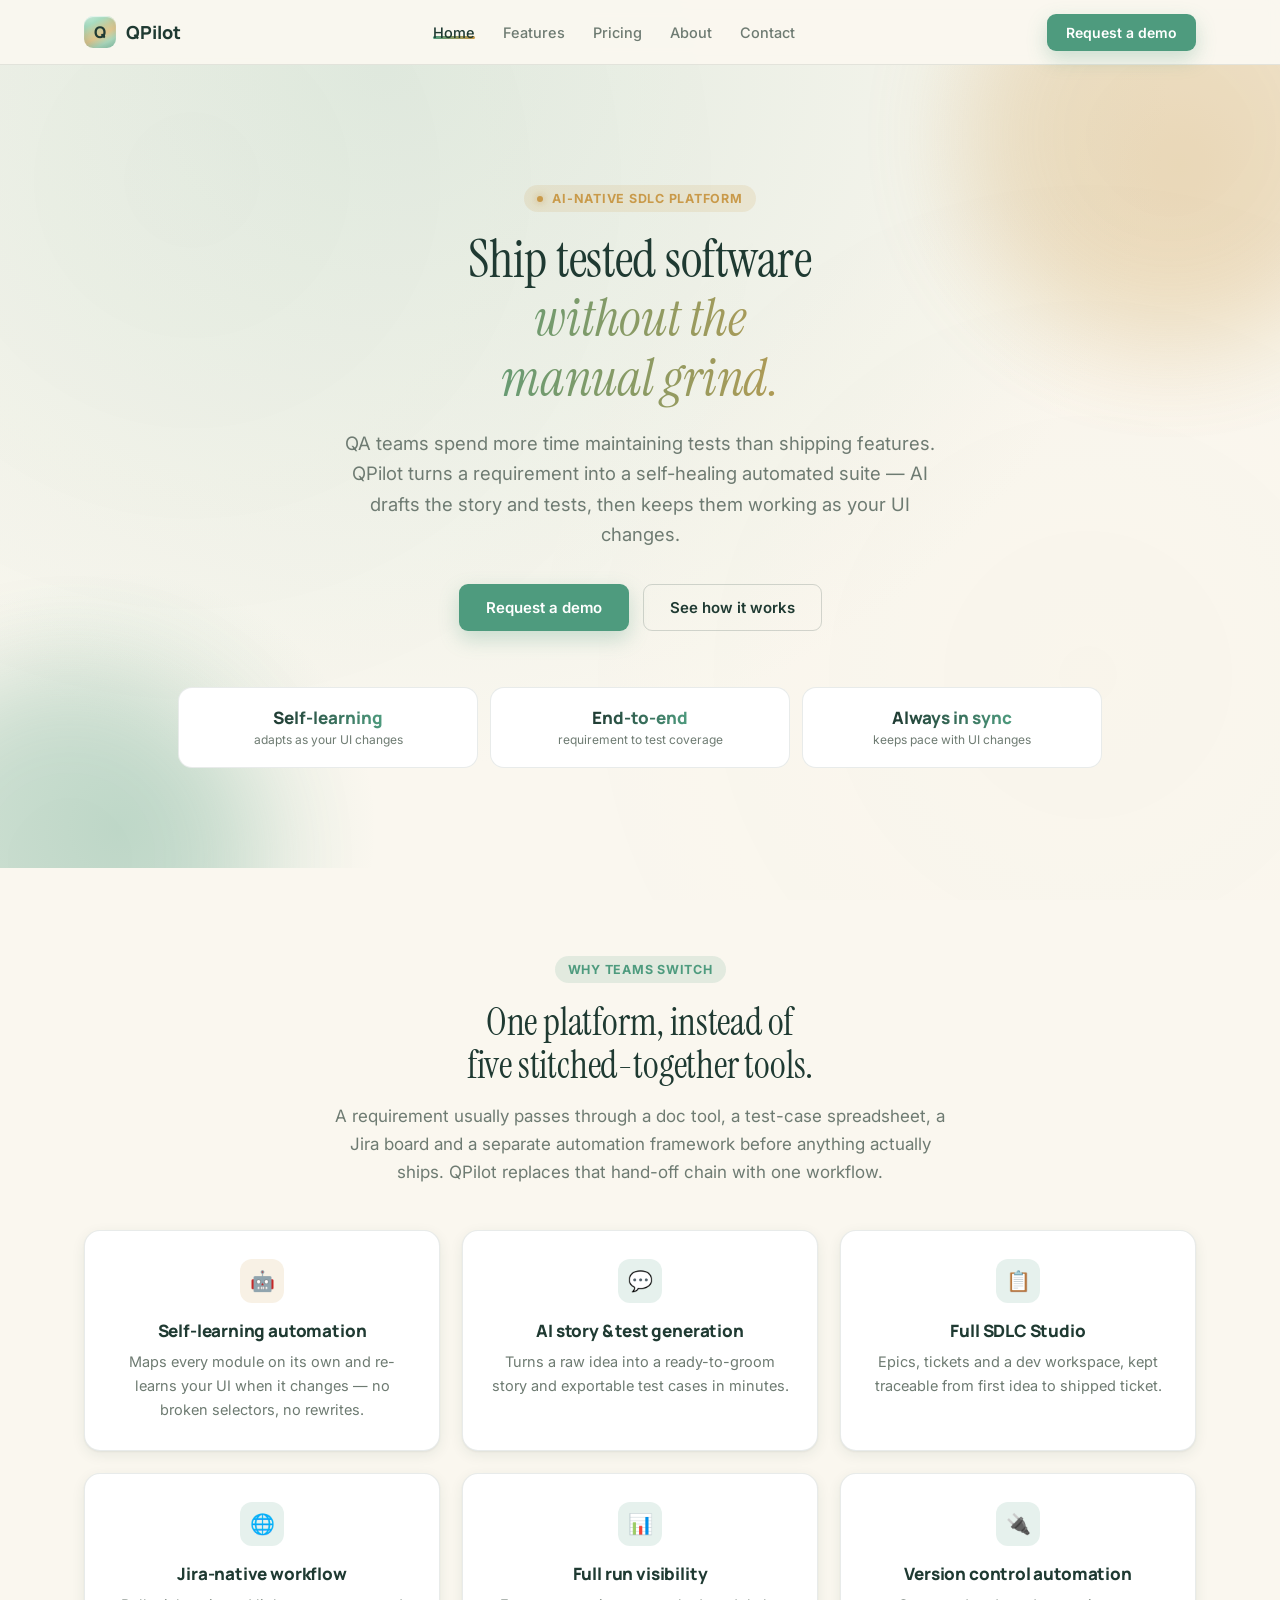
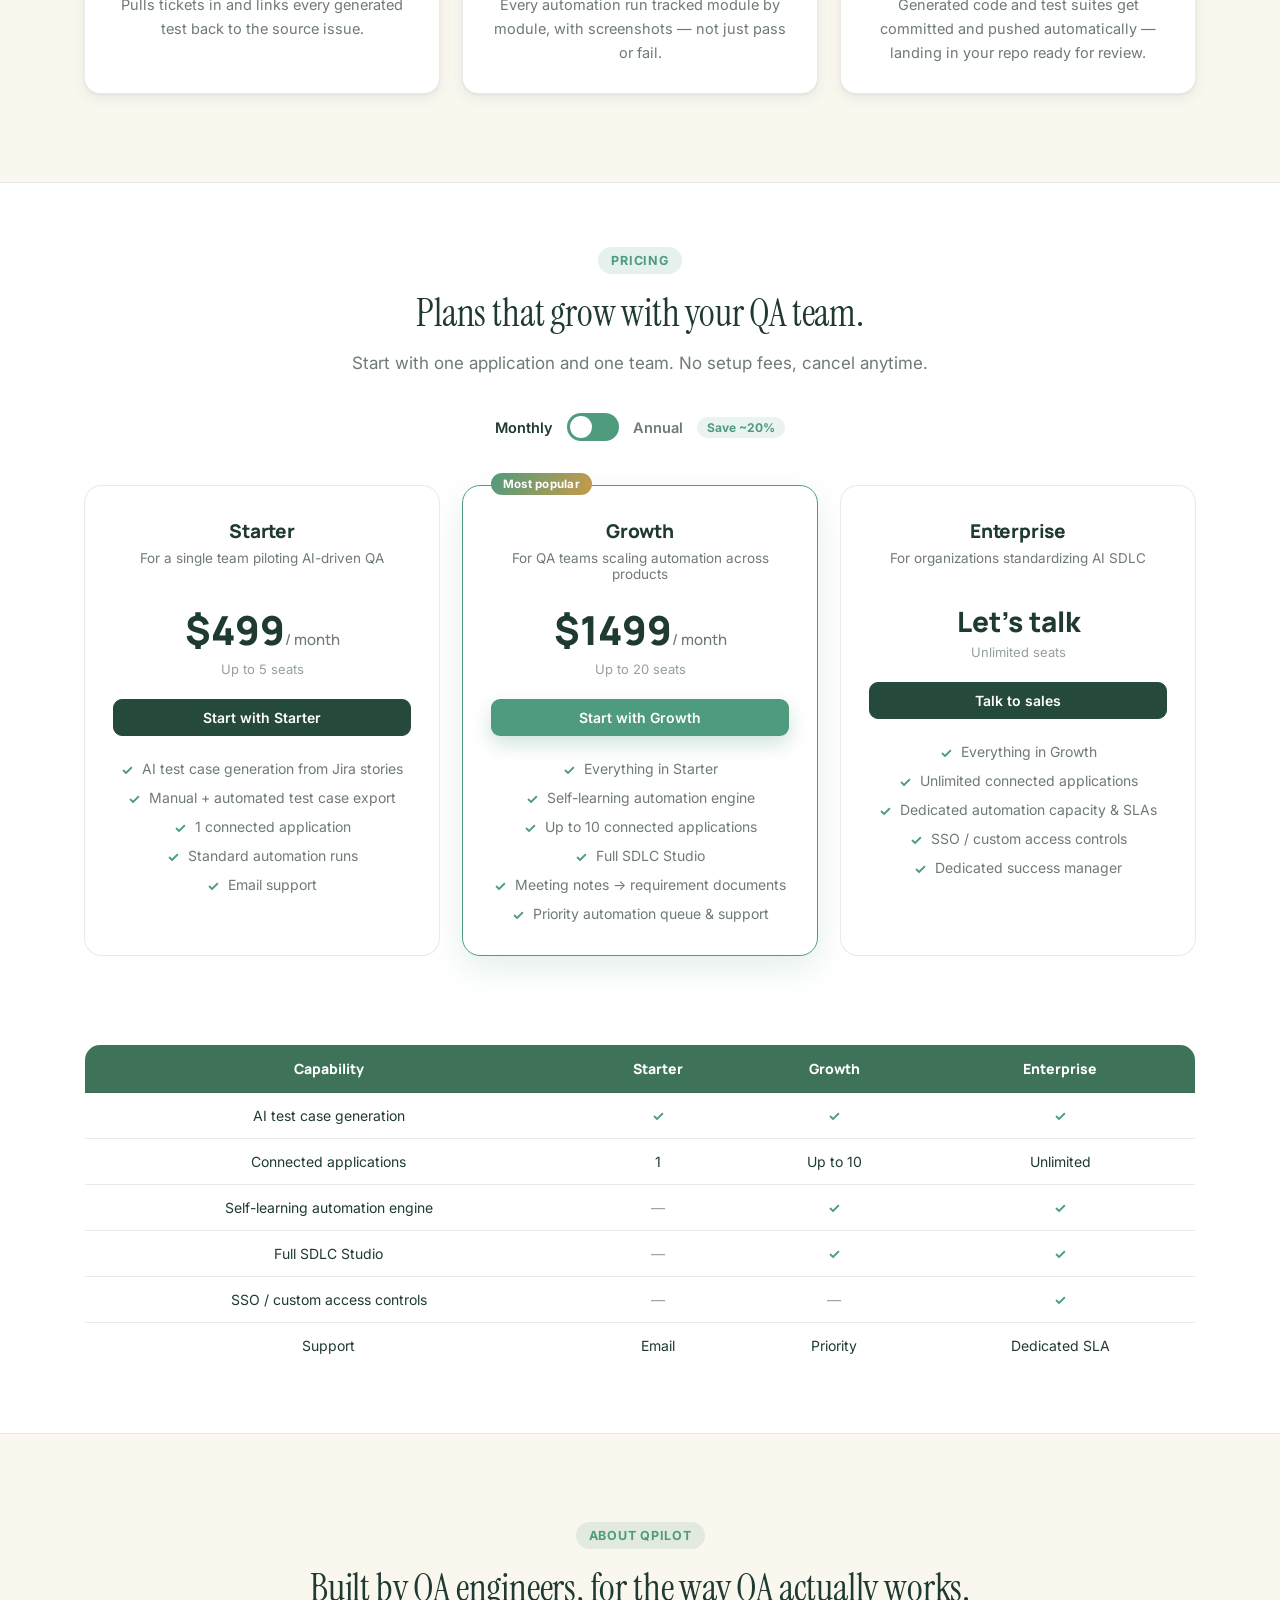
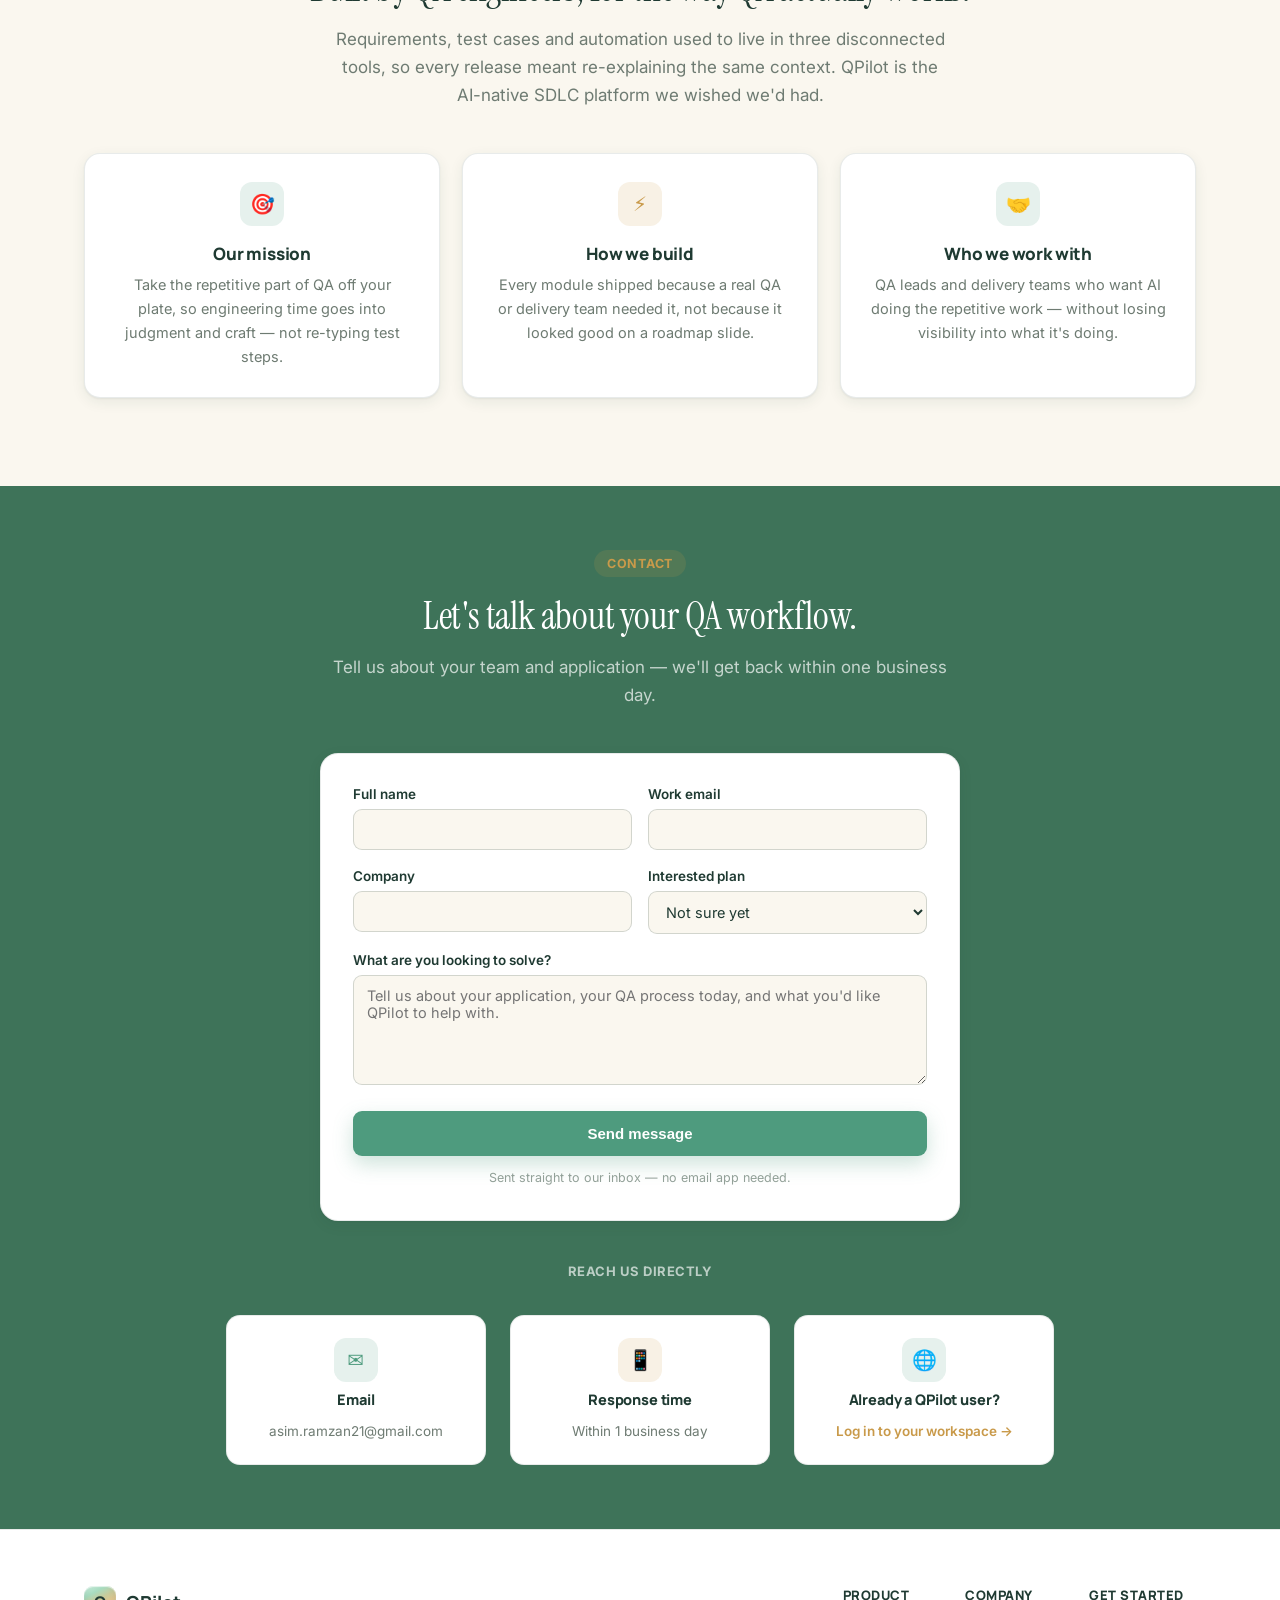
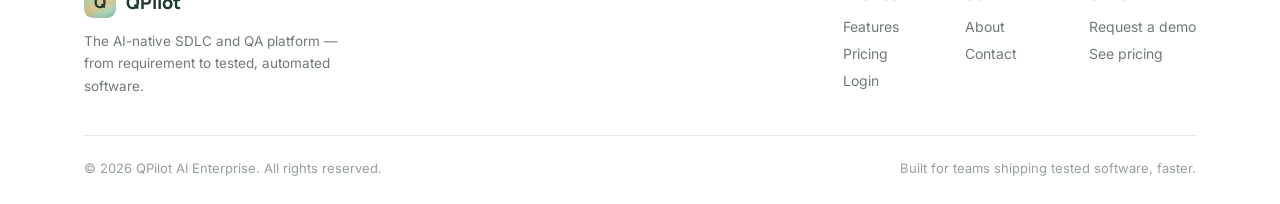
==== commit da4fb470: "Add files via upload" ====
--- a/index.html
+++ b/index.html
@@ -9,7 +9,7 @@
 <meta property="og:description" content="Requirement to tested, automated release — one AI-native platform. Self-learning automation, AI test case generation, and a full SDLC Studio.">
 <meta property="og:type" content="website">
 <meta name="keywords" content="AI QA platform, test automation, SDLC platform, self-healing automation, AI test case generation, Playwright automation, Jira test automation">
-<link rel="icon" type="image/svg+xml" href="data:image/svg+xml,%3Csvg xmlns='http://www.w3.org/2000/svg' viewBox='0 0 64 64'%3E%3Cdefs%3E%3ClinearGradient id='g' x1='0' y1='0' x2='1' y2='1'%3E%3Cstop offset='0' stop-color='%235B5FEF'/%3E%3Cstop offset='1' stop-color='%2322D3EE'/%3E%3C/linearGradient%3E%3C/defs%3E%3Crect width='64' height='64' rx='16' fill='url(%23g)'/%3E%3Ctext x='32' y='45' font-family='Georgia,serif' font-size='38' font-weight='700' fill='%23fff' text-anchor='middle'%3EQ%3C/text%3E%3C/svg%3E">
+<link rel="icon" type="image/svg+xml" href="data:image/svg+xml,%3Csvg xmlns='http://www.w3.org/2000/svg' viewBox='0 0 64 64'%3E%3Cdefs%3E%3ClinearGradient id='g' x1='0' y1='0' x2='1' y2='1'%3E%3Cstop offset='0' stop-color='%23CDEEE0'/%3E%3Cstop offset='.5' stop-color='%23C7CB9C'/%3E%3Cstop offset='1' stop-color='%238FCBB0'/%3E%3C/linearGradient%3E%3C/defs%3E%3Crect width='64' height='64' rx='16' fill='url(%23g)'/%3E%3Ctext x='32' y='45' font-family='Georgia,serif' font-size='38' font-weight='700' fill='%23213B34' text-anchor='middle'%3EQ%3C/text%3E%3C/svg%3E">
 <link rel="preconnect" href="https://fonts.googleapis.com">
 <link href="https://fonts.googleapis.com/css2?family=Instrument+Serif:ital@0;1&family=Manrope:wght@700;800&family=Inter:wght@400;500;600;700;800&family=JetBrains+Mono:wght@500&display=swap" rel="stylesheet">
 <link rel="stylesheet" href="styles.css">
--- a/styles.css
+++ b/styles.css
@@ -28,7 +28,7 @@
   -webkit-font-smoothing:antialiased;
 }
 h1,h2{font-family:'Instrument Serif',Georgia,serif;margin:0;color:var(--text);letter-spacing:-.005em;font-weight:400;}
-h3,h4{font-family:'Manrope',-apple-system,sans-serif;margin:0;color:var(--text);letter-spacing:-.01em;font-weight:800;}
+h3,h4{font-family:'Manrope',-apple-system,sans-serif;margin:0;color:var(--text);letter-spacing:-.01em;font-weight:800;text-wrap:balance;}
 p{margin:0;line-height:1.65;}
 a{color:inherit;text-decoration:none;}
 img{max-width:100%;}
@@ -68,7 +68,7 @@
 .qsite-section{padding:88px 0;}
 .qsite-section.tight{padding:64px 0;}
 .qsite-eyebrow{display:inline-flex;align-items:center;gap:7px;font-size:12.5px;font-weight:700;letter-spacing:.06em;text-transform:uppercase;color:var(--primary);background:var(--primary-soft);padding:6px 13px;border-radius:100px;margin-bottom:18px;}
-.qsite-h2{font-size:clamp(26px,4.2vw,38px);font-weight:400;line-height:1.15;overflow-wrap:break-word;}
+.qsite-h2{font-size:clamp(26px,4.2vw,38px);font-weight:400;line-height:1.15;overflow-wrap:break-word;text-wrap:balance;}
 .qsite-sub{color:var(--text2);font-size:17px;max-width:620px;margin-top:14px;line-height:1.65;}
 .qsite-center{text-align:center;margin-left:auto;margin-right:auto;}
 
@@ -106,6 +106,7 @@
 .qsite-band{background:var(--dark3);}
 .qsite-band .qsite-h2,.qsite-band h3{color:#fff;}
 .qsite-band .qsite-sub{color:rgba(255,255,255,.7);}
+.qsite-band .qc-info-label{color:rgba(255,255,255,.65);}
 
 /* ---- Stats ---- */
 .qsite-stats{display:flex;gap:0;border:1px solid var(--border);border-radius:16px;overflow:hidden;background:var(--surface);}
@@ -175,7 +176,7 @@
 /* ---- Scroll-driven single-page additions ---- */
 html{scroll-behavior:smooth;}
 .qsite-links{position:relative;}
-.qnav-pill{position:absolute;top:0;height:100%;background:var(--primary);border-radius:100px;transition:left .35s cubic-bezier(.65,0,.35,1),width .35s cubic-bezier(.65,0,.35,1);z-index:0;}
+.qnav-pill{position:absolute;top:auto;bottom:2px;height:2.5px;border-radius:2px;background:linear-gradient(90deg,var(--primary),var(--accent));transition:left .35s cubic-bezier(.65,0,.35,1),width .35s cubic-bezier(.65,0,.35,1);z-index:0;}
 .qsite-links a{position:relative;z-index:1;}
 .qsite-nav.scrolled{box-shadow:0 8px 24px rgba(31,58,50,.10);}
 @media(prefers-reduced-motion: reduce){html{scroll-behavior:auto;}}
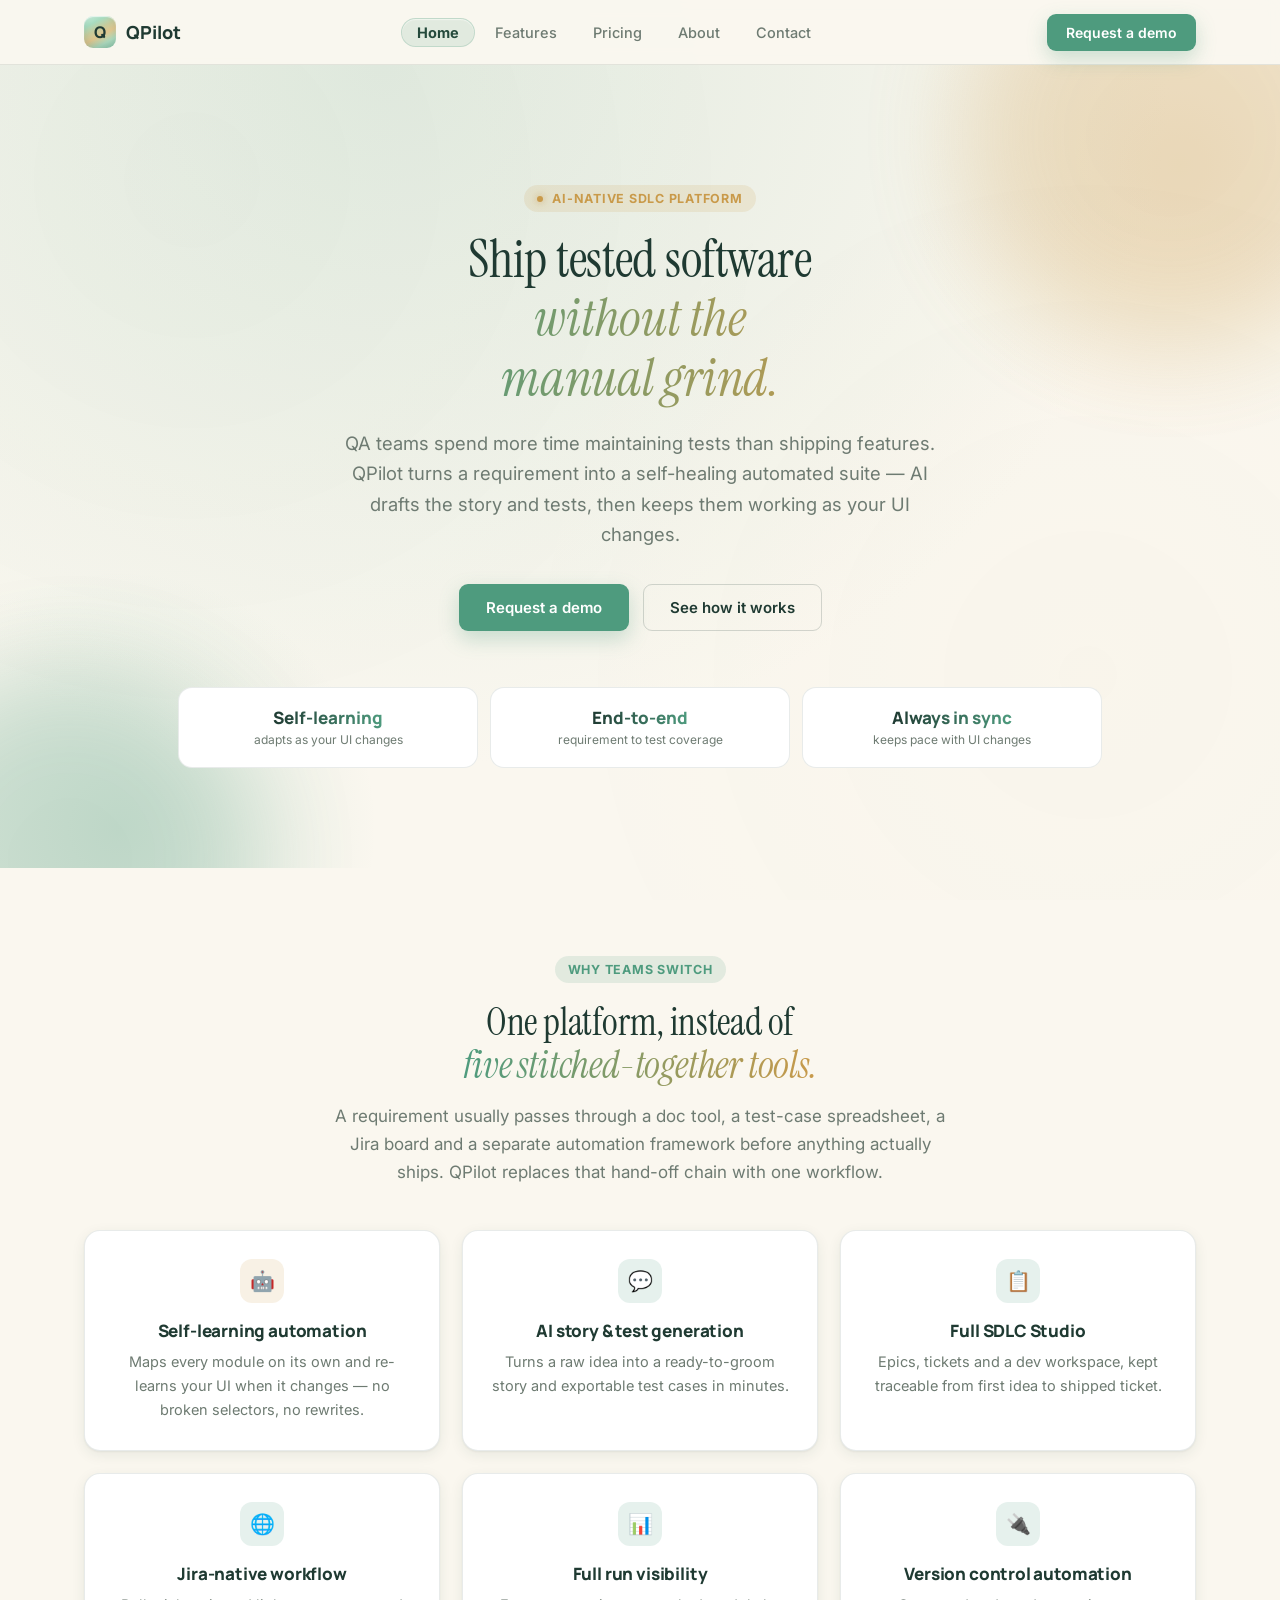
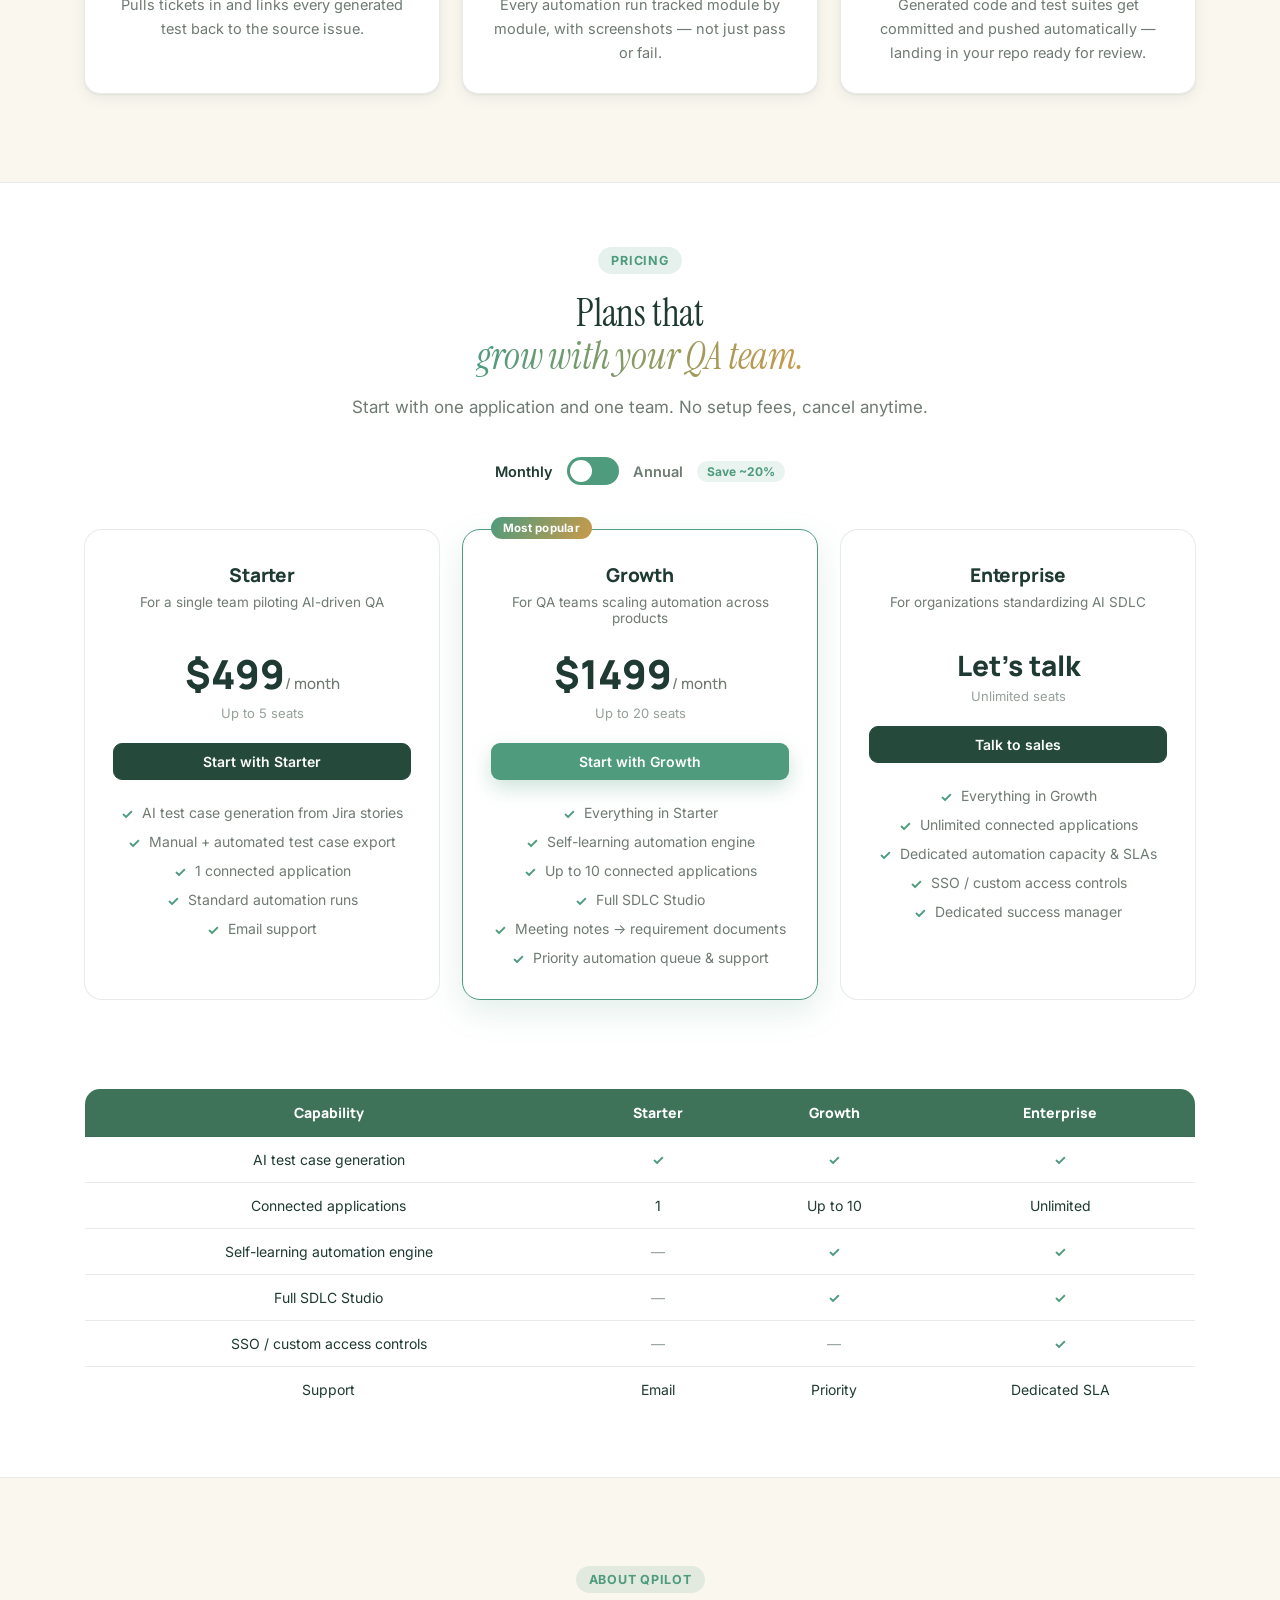
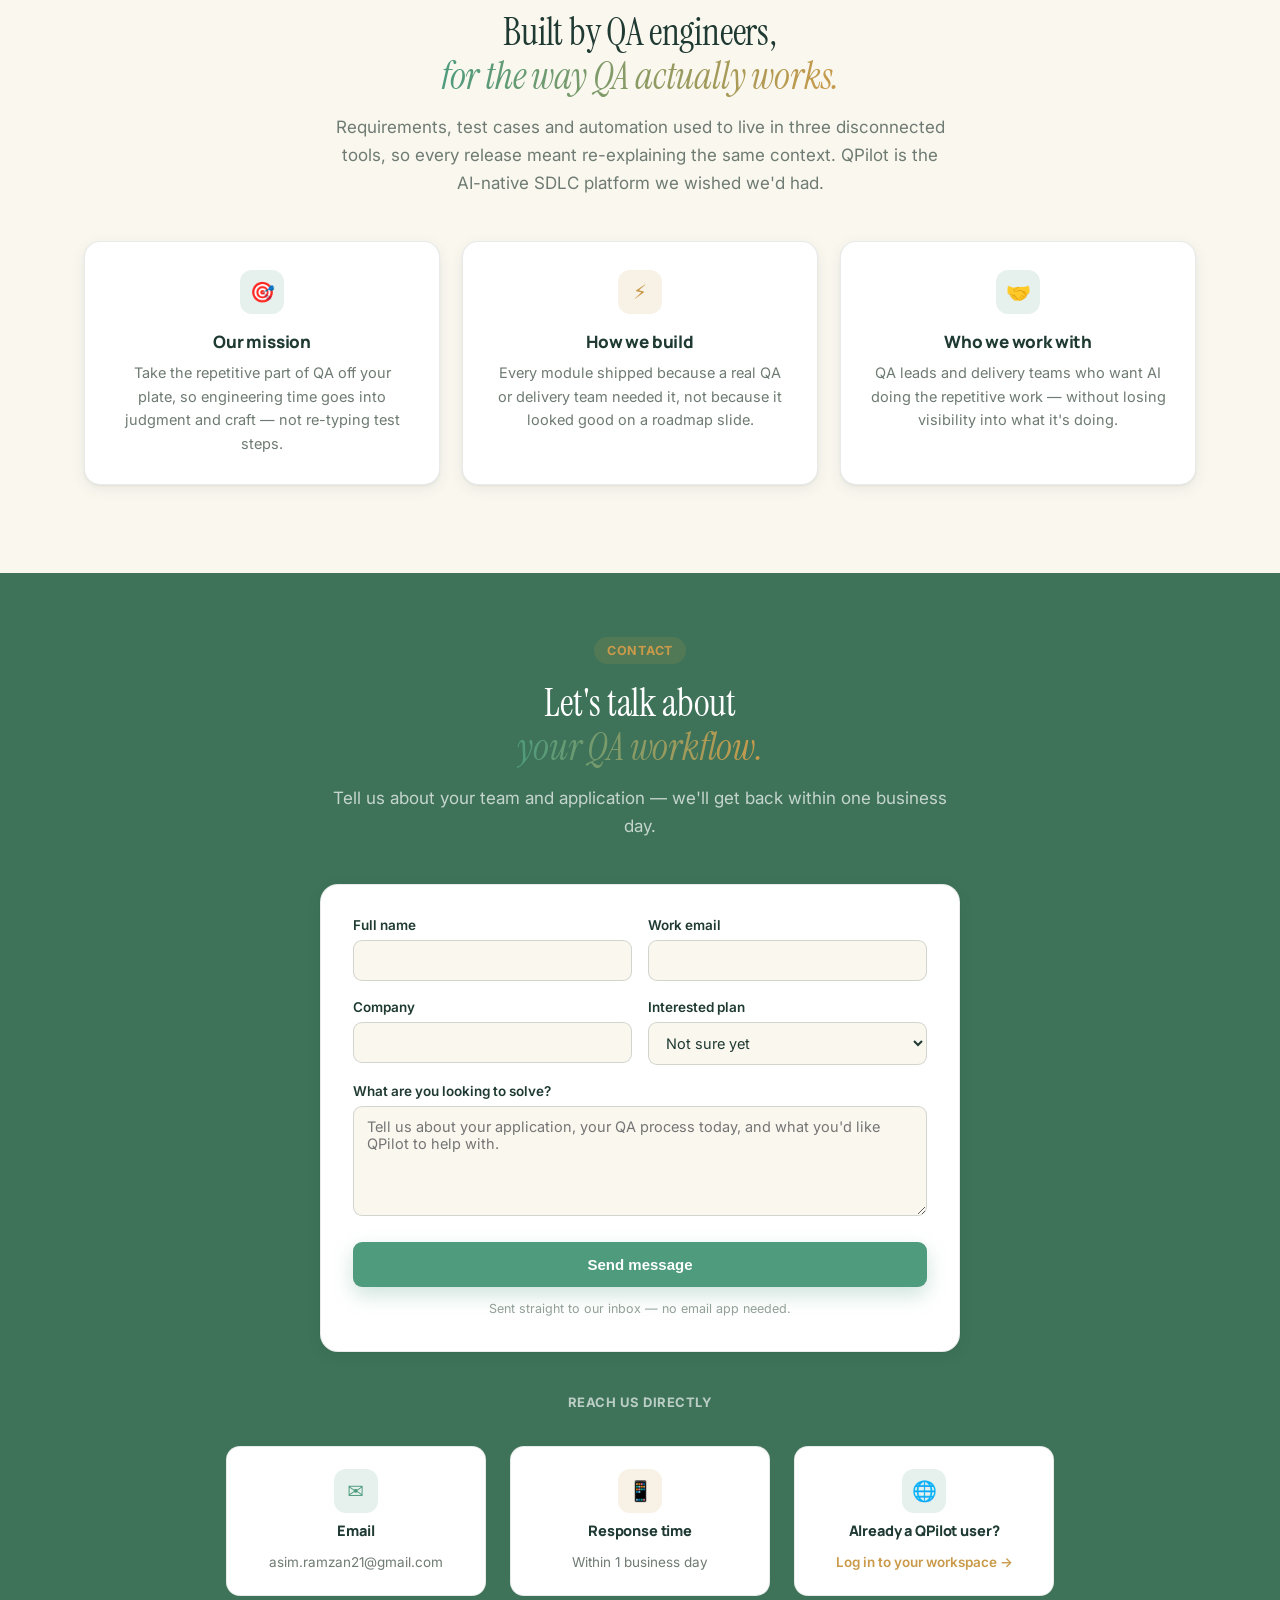
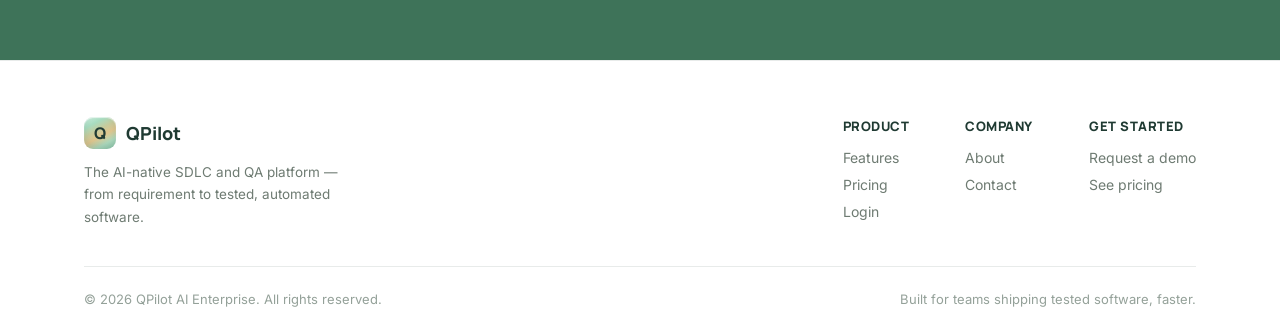
==== commit 99e500e0: "Add files via upload" ====
--- a/index.html
+++ b/index.html
@@ -59,7 +59,7 @@
   <div class="wrap">
     <div class="qsite-center reveal" style="max-width:640px;">
       <span class="qsite-eyebrow">Why teams switch</span>
-      <h2 class="qsite-h2">One platform, instead of five stitched-together tools.</h2>
+      <h2 class="qsite-h2">One platform, instead of<br><span class="accent-text">five stitched-together tools.</span></h2>
       <p class="qsite-sub qsite-center">A requirement usually passes through a doc tool, a test-case spreadsheet, a Jira board and a separate automation framework before anything actually ships. QPilot replaces that hand-off chain with one workflow.</p>
     </div>
 
@@ -103,7 +103,7 @@
   <div class="wrap">
     <div class="qsite-center reveal" style="max-width:760px;">
       <span class="qsite-eyebrow">Pricing</span>
-      <h2 class="qsite-h2 nowrap-lg">Plans that grow with your QA team.</h2>
+      <h2 class="qsite-h2 nowrap-lg">Plans that<br><span class="accent-text">grow with your QA team.</span></h2>
       <p class="qsite-sub qsite-center">Start with one application and one team. No setup fees, cancel anytime.</p>
     </div>
     <div class="qp-toggle-wrap reveal">
@@ -180,7 +180,7 @@
   <div class="wrap">
     <div class="qsite-center reveal" style="max-width:680px;">
       <span class="qsite-eyebrow">About QPilot</span>
-      <h2 class="qsite-h2">Built by QA engineers, for the way QA actually works.</h2>
+      <h2 class="qsite-h2">Built by QA engineers,<br><span class="accent-text">for the way QA actually works.</span></h2>
       <p class="qsite-sub qsite-center">Requirements, test cases and automation used to live in three disconnected tools, so every release meant re-explaining the same context. QPilot is the AI-native SDLC platform we wished we'd had.</p>
     </div>
     <div class="qsite-grid cols-3" style="margin-top:44px;">
@@ -208,7 +208,7 @@
   <div class="wrap">
     <div class="qsite-center reveal" style="max-width:620px;margin-bottom:44px;">
       <span class="qsite-eyebrow" style="background:var(--accent-soft);color:var(--accent);">Contact</span>
-      <h2 class="qsite-h2">Let's talk about your QA workflow.</h2>
+      <h2 class="qsite-h2">Let's talk about<br><span class="accent-text">your QA workflow.</span></h2>
       <p class="qsite-sub qsite-center">Tell us about your team and application — we'll get back within one business day.</p>
     </div>
     <div class="qc-wrap reveal">
--- a/styles.css
+++ b/styles.css
@@ -44,9 +44,10 @@
 .qsite-nav-inner{max-width:var(--maxw);margin:0 auto;padding:0 24px;height:64px;display:flex;align-items:center;justify-content:space-between;}
 .qsite-brand{display:flex;align-items:center;gap:10px;color:var(--text);font-family:'Manrope',sans-serif;font-weight:800;font-size:18px;}
 .qsite-brand-mark{width:32px;height:32px;border-radius:9px;background:linear-gradient(152deg,#CDEEE0 0%,#A8DCC0 24%,#C7CB9C 42%,#E0C68E 58%,#B0DCC0 78%,#8FCBB0 100%);display:flex;align-items:center;justify-content:center;font-family:'Manrope',sans-serif;font-weight:800;color:#213B34;font-size:16px;flex:none;box-shadow:inset 0 1px 1px rgba(255,255,255,.7),inset 0 -4px 7px rgba(20,60,50,.14);}
-.qsite-links{display:flex;align-items:center;gap:28px;}
-.qsite-links a{color:var(--text2);font-size:14.5px;font-weight:500;transition:color .15s;}
-.qsite-links a:hover,.qsite-links a.active{color:var(--text);}
+.qsite-links{display:flex;align-items:center;gap:4px;}
+.qsite-links a{color:var(--text2);font-size:14.5px;font-weight:500;transition:color .2s;padding:8px 16px;border-radius:100px;}
+.qsite-links a:hover{color:var(--text);}
+.qsite-links a.active{color:var(--dark2);font-weight:700;}
 .qsite-cta-group{display:flex;align-items:center;gap:10px;}
 .qsite-btn{display:inline-flex;align-items:center;justify-content:center;gap:8px;padding:9px 18px;border-radius:9px;font-weight:600;font-size:14px;border:1.5px solid transparent;cursor:pointer;transition:.15s;white-space:nowrap;}
 .qsite-btn-primary{background:var(--primary);color:#fff;box-shadow:0 8px 20px rgba(78,155,126,.28);}
@@ -59,9 +60,10 @@
 @media(max-width:860px){
   .qsite-links{position:fixed;top:64px;left:0;right:0;background:var(--surface);flex-direction:column;align-items:flex-start;gap:2px;padding:10px 24px 18px;border-bottom:1px solid var(--border);box-shadow:var(--shadow-sm);display:none;}
   .qsite-links.open{display:flex;}
-  .qsite-links a{padding:10px 0;width:100%;}
+  .qsite-links a{padding:10px 14px;width:100%;}
   .qsite-nav-toggle{display:block;}
   .qsite-cta-group .qsite-btn-ghost{display:none;}
+  .qnav-pill{display:none;}
 }
 
 /* ---- Sections ---- */
@@ -79,7 +81,11 @@
 .qsite-hero-inner{position:relative;z-index:1;max-width:1060px;}
 .qsite-hero .qsite-eyebrow{background:var(--accent-soft);color:var(--accent);}
 .qsite-hero h1{color:var(--text);font-size:clamp(30px,5.2vw,52px);line-height:1.14;font-weight:400;overflow-wrap:break-word;max-width:20ch;margin-left:auto;margin-right:auto;text-wrap:balance;}
-.qsite-hero h1 .accent{background:linear-gradient(90deg,var(--primary),var(--accent));-webkit-background-clip:text;background-clip:text;color:transparent;display:inline-block;font-style:italic;}
+
+/* ---- Accent-text: the hero's italic gradient treatment, reused as one
+   consistent typographic "voice" for the emphasised phrase in every
+   major heading site-wide (hero, section h2s alike). ---- */
+.accent-text,.qsite-hero h1 .accent{background:linear-gradient(90deg,var(--primary),var(--accent));-webkit-background-clip:text;background-clip:text;color:transparent;display:inline-block;font-style:italic;}
 .qsite-hero p.lead{color:var(--text2);font-size:18.5px;line-height:1.65;margin-top:20px;max-width:600px;margin-left:auto;margin-right:auto;}
 .qsite-hero-actions{display:flex;gap:14px;margin-top:34px;flex-wrap:wrap;}
 .qsite-hero .qsite-btn{padding:13px 26px;font-size:15px;}
@@ -176,7 +182,7 @@
 /* ---- Scroll-driven single-page additions ---- */
 html{scroll-behavior:smooth;}
 .qsite-links{position:relative;}
-.qnav-pill{position:absolute;top:auto;bottom:2px;height:2.5px;border-radius:2px;background:linear-gradient(90deg,var(--primary),var(--accent));transition:left .35s cubic-bezier(.65,0,.35,1),width .35s cubic-bezier(.65,0,.35,1);z-index:0;}
+.qnav-pill{position:absolute;top:2px;bottom:2px;height:auto;border-radius:100px;background:var(--primary-soft);border:1px solid rgba(78,155,126,.22);box-shadow:inset 0 1px 1px rgba(255,255,255,.5);transition:left .35s cubic-bezier(.65,0,.35,1),width .35s cubic-bezier(.65,0,.35,1);z-index:0;}
 .qsite-links a{position:relative;z-index:1;}
 .qsite-nav.scrolled{box-shadow:0 8px 24px rgba(31,58,50,.10);}
 @media(prefers-reduced-motion: reduce){html{scroll-behavior:auto;}}
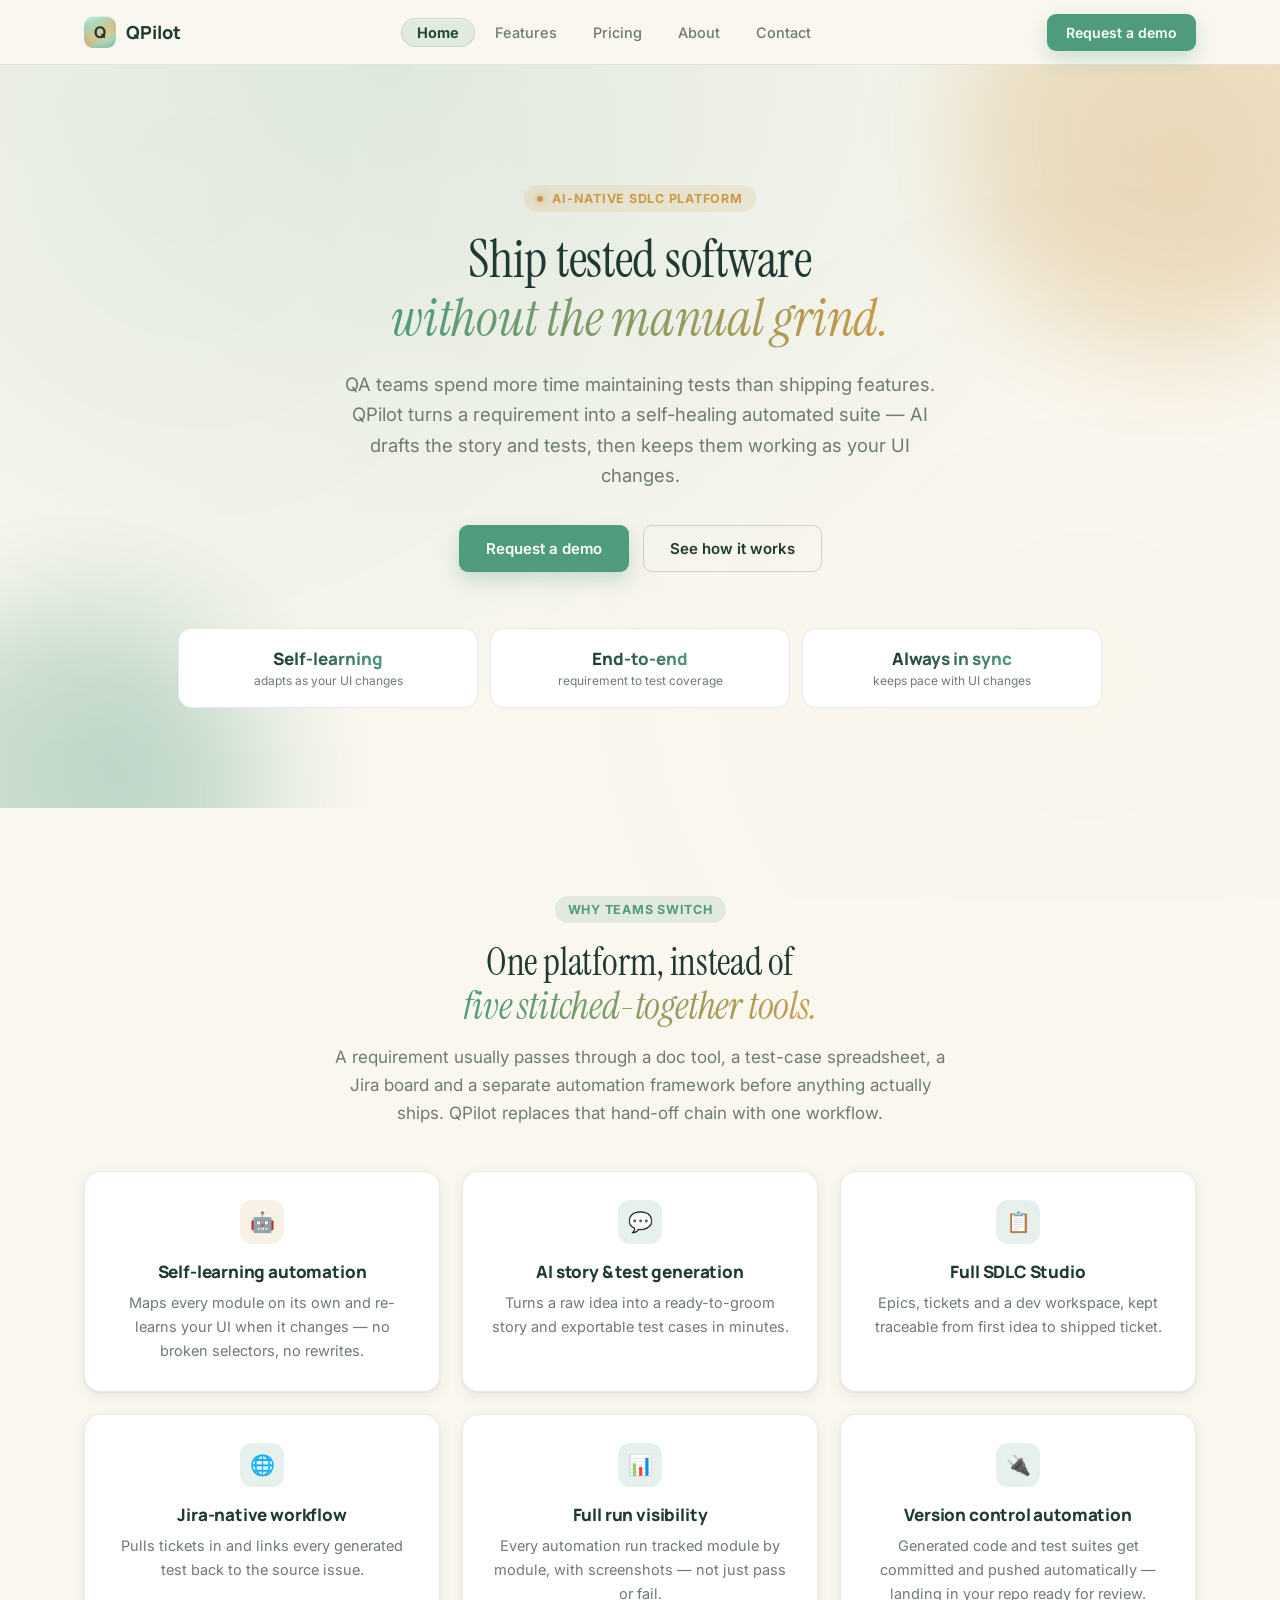
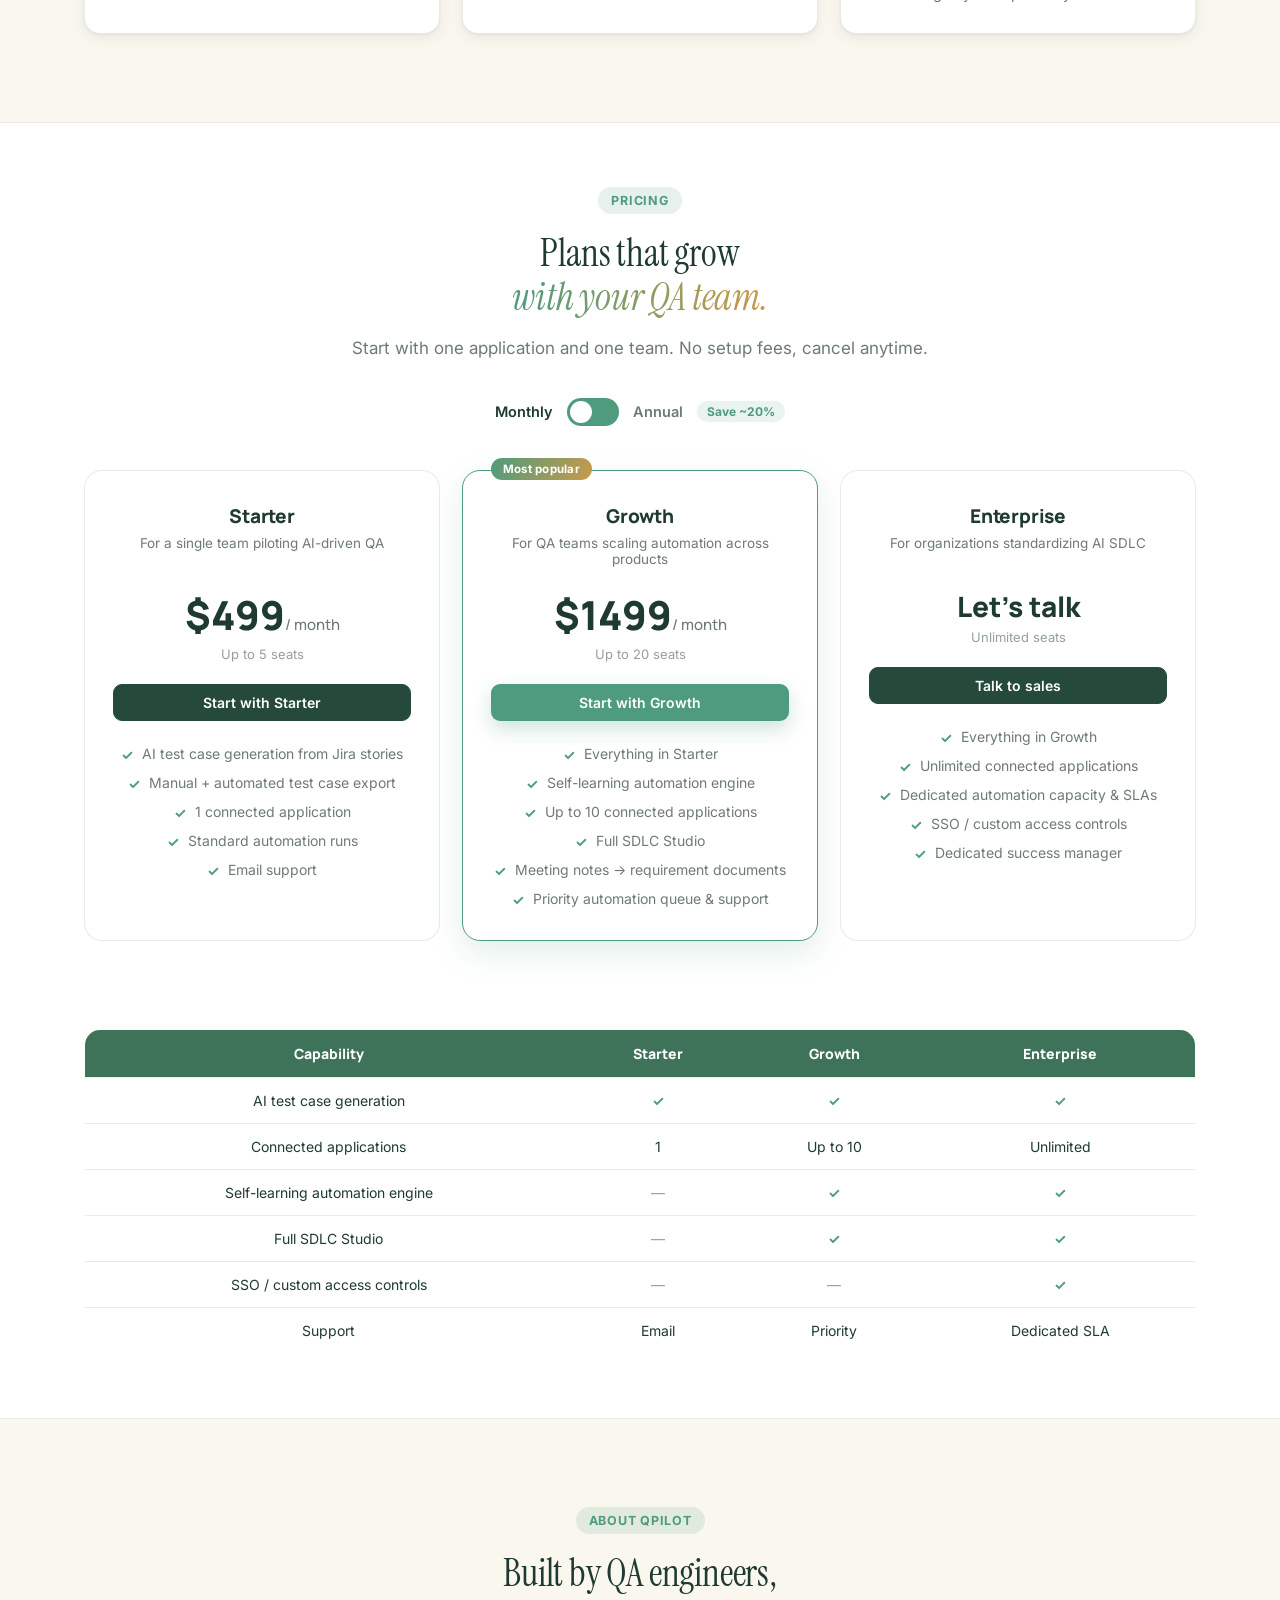
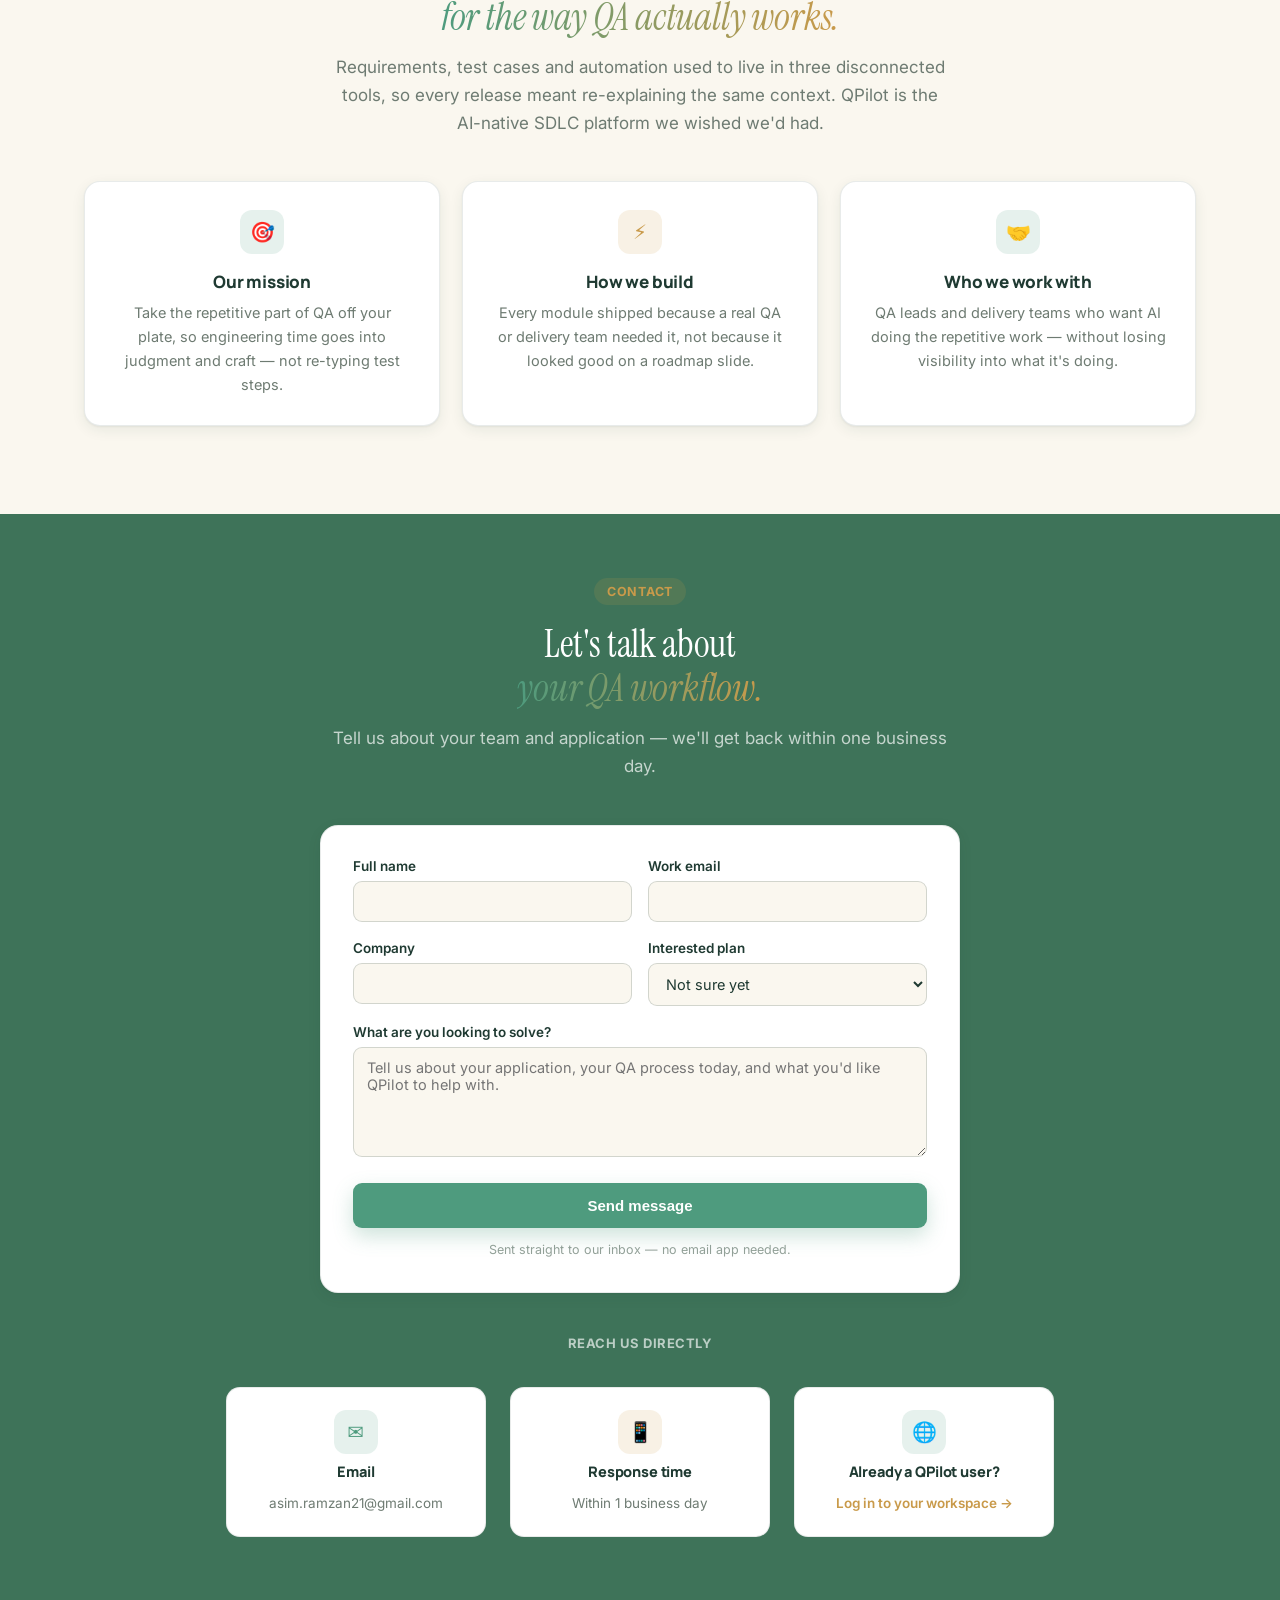
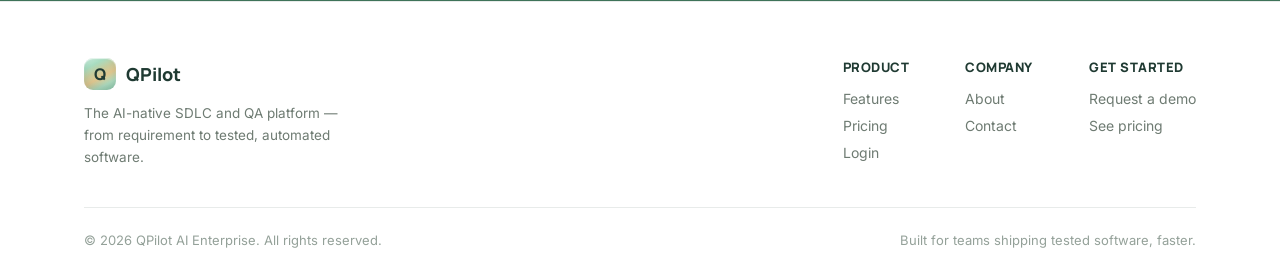
==== commit 1c156fb6: "Add files via upload" ====
--- a/index.html
+++ b/index.html
@@ -40,7 +40,7 @@
   <div class="orb orb1"></div><div class="orb orb2"></div>
   <div class="wrap qsite-hero-inner">
     <span class="qsite-eyebrow">AI-native SDLC platform</span>
-    <h1>Ship tested software <span class="accent">without the manual grind.</span></h1>
+    <h1>Ship tested software<br><span class="accent">without the manual grind.</span></h1>
     <p class="lead">QA teams spend more time maintaining tests than shipping features. QPilot turns a requirement into a self-healing automated suite — AI drafts the story and tests, then keeps them working as your UI changes.</p>
     <div class="qsite-hero-actions">
       <a href="#contact" class="qsite-btn qsite-btn-primary">Request a demo</a>
@@ -103,7 +103,7 @@
   <div class="wrap">
     <div class="qsite-center reveal" style="max-width:760px;">
       <span class="qsite-eyebrow">Pricing</span>
-      <h2 class="qsite-h2 nowrap-lg">Plans that<br><span class="accent-text">grow with your QA team.</span></h2>
+      <h2 class="qsite-h2">Plans that grow<br><span class="accent-text">with your QA team.</span></h2>
       <p class="qsite-sub qsite-center">Start with one application and one team. No setup fees, cancel anytime.</p>
     </div>
     <div class="qp-toggle-wrap reveal">
--- a/styles.css
+++ b/styles.css
@@ -80,7 +80,7 @@
 .qsite-hero::after{content:"";position:absolute;bottom:-220px;left:-140px;width:520px;height:520px;border-radius:50%;background:radial-gradient(circle,rgba(78,155,126,.16),transparent 70%);}
 .qsite-hero-inner{position:relative;z-index:1;max-width:1060px;}
 .qsite-hero .qsite-eyebrow{background:var(--accent-soft);color:var(--accent);}
-.qsite-hero h1{color:var(--text);font-size:clamp(30px,5.2vw,52px);line-height:1.14;font-weight:400;overflow-wrap:break-word;max-width:20ch;margin-left:auto;margin-right:auto;text-wrap:balance;}
+.qsite-hero h1{color:var(--text);font-size:clamp(30px,5.2vw,52px);line-height:1.14;font-weight:400;overflow-wrap:break-word;max-width:34ch;margin-left:auto;margin-right:auto;text-wrap:balance;}
 
 /* ---- Accent-text: the hero's italic gradient treatment, reused as one
    consistent typographic "voice" for the emphasised phrase in every
